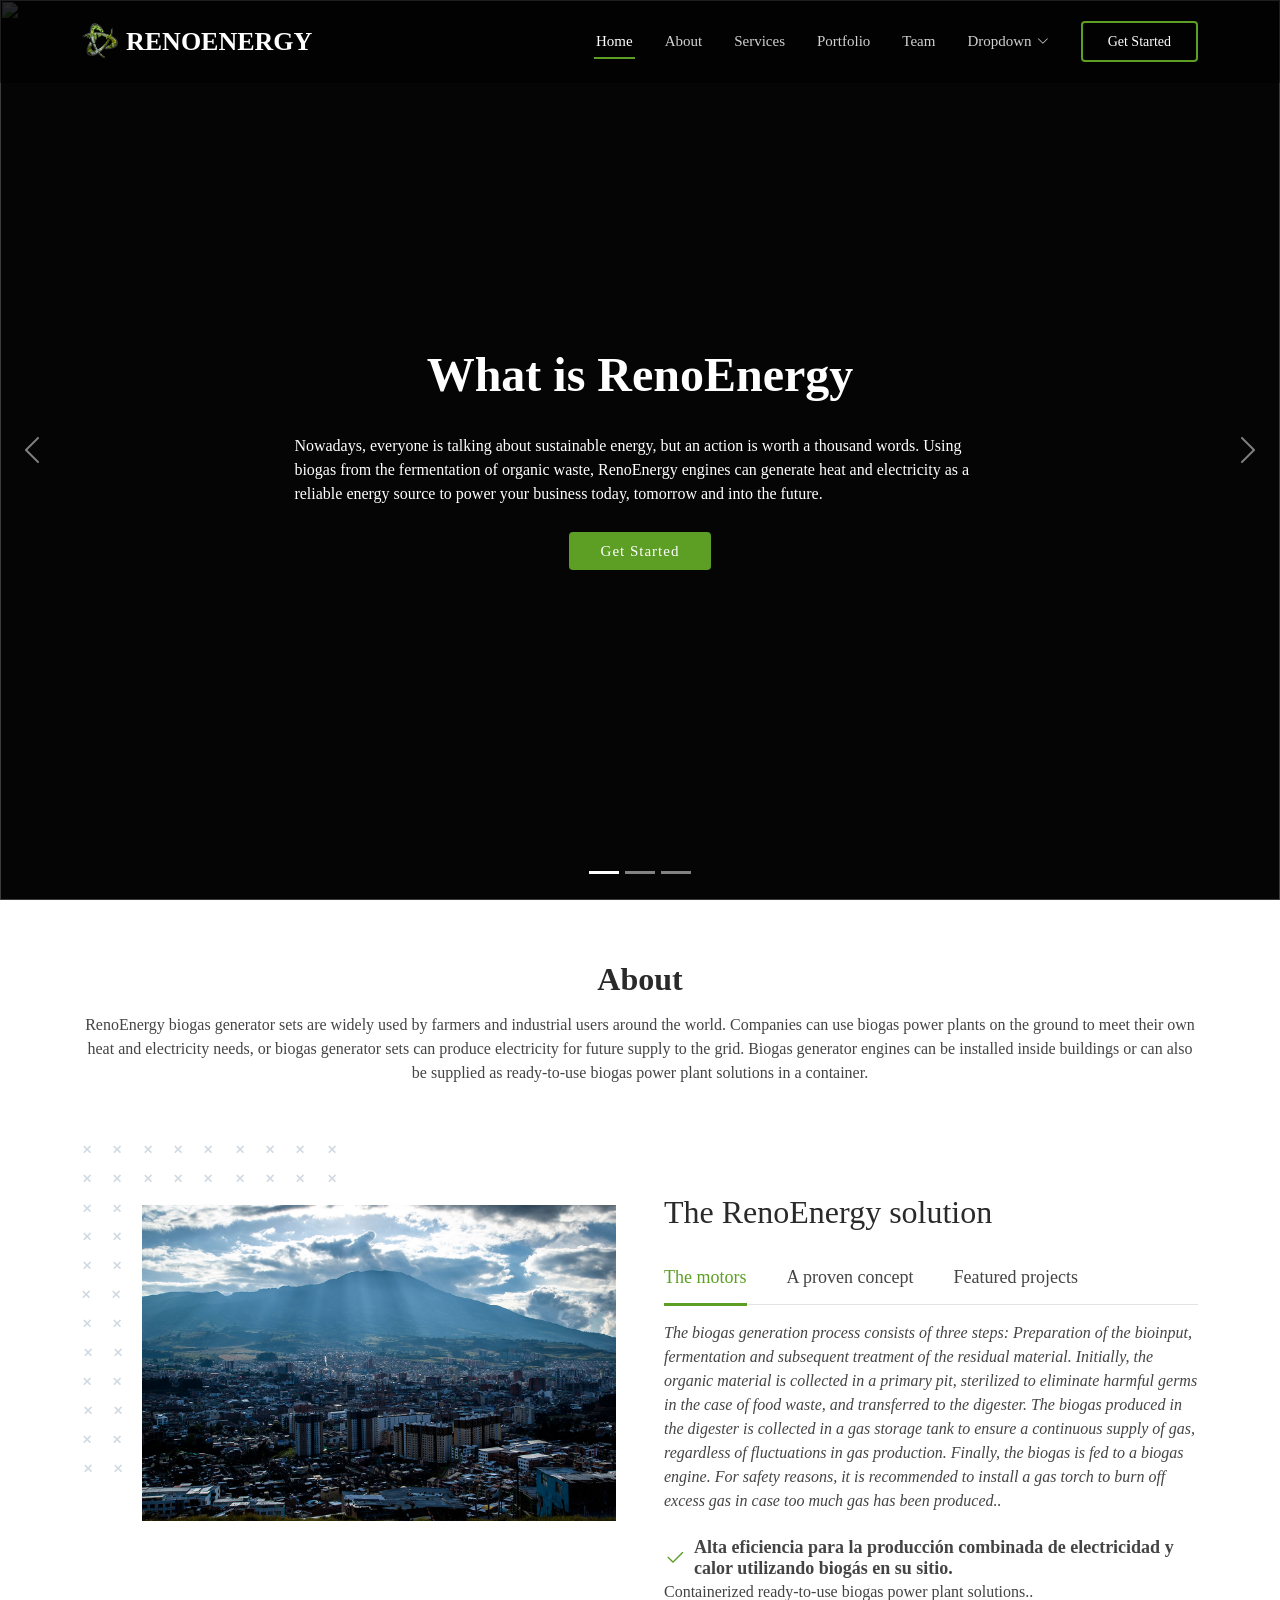
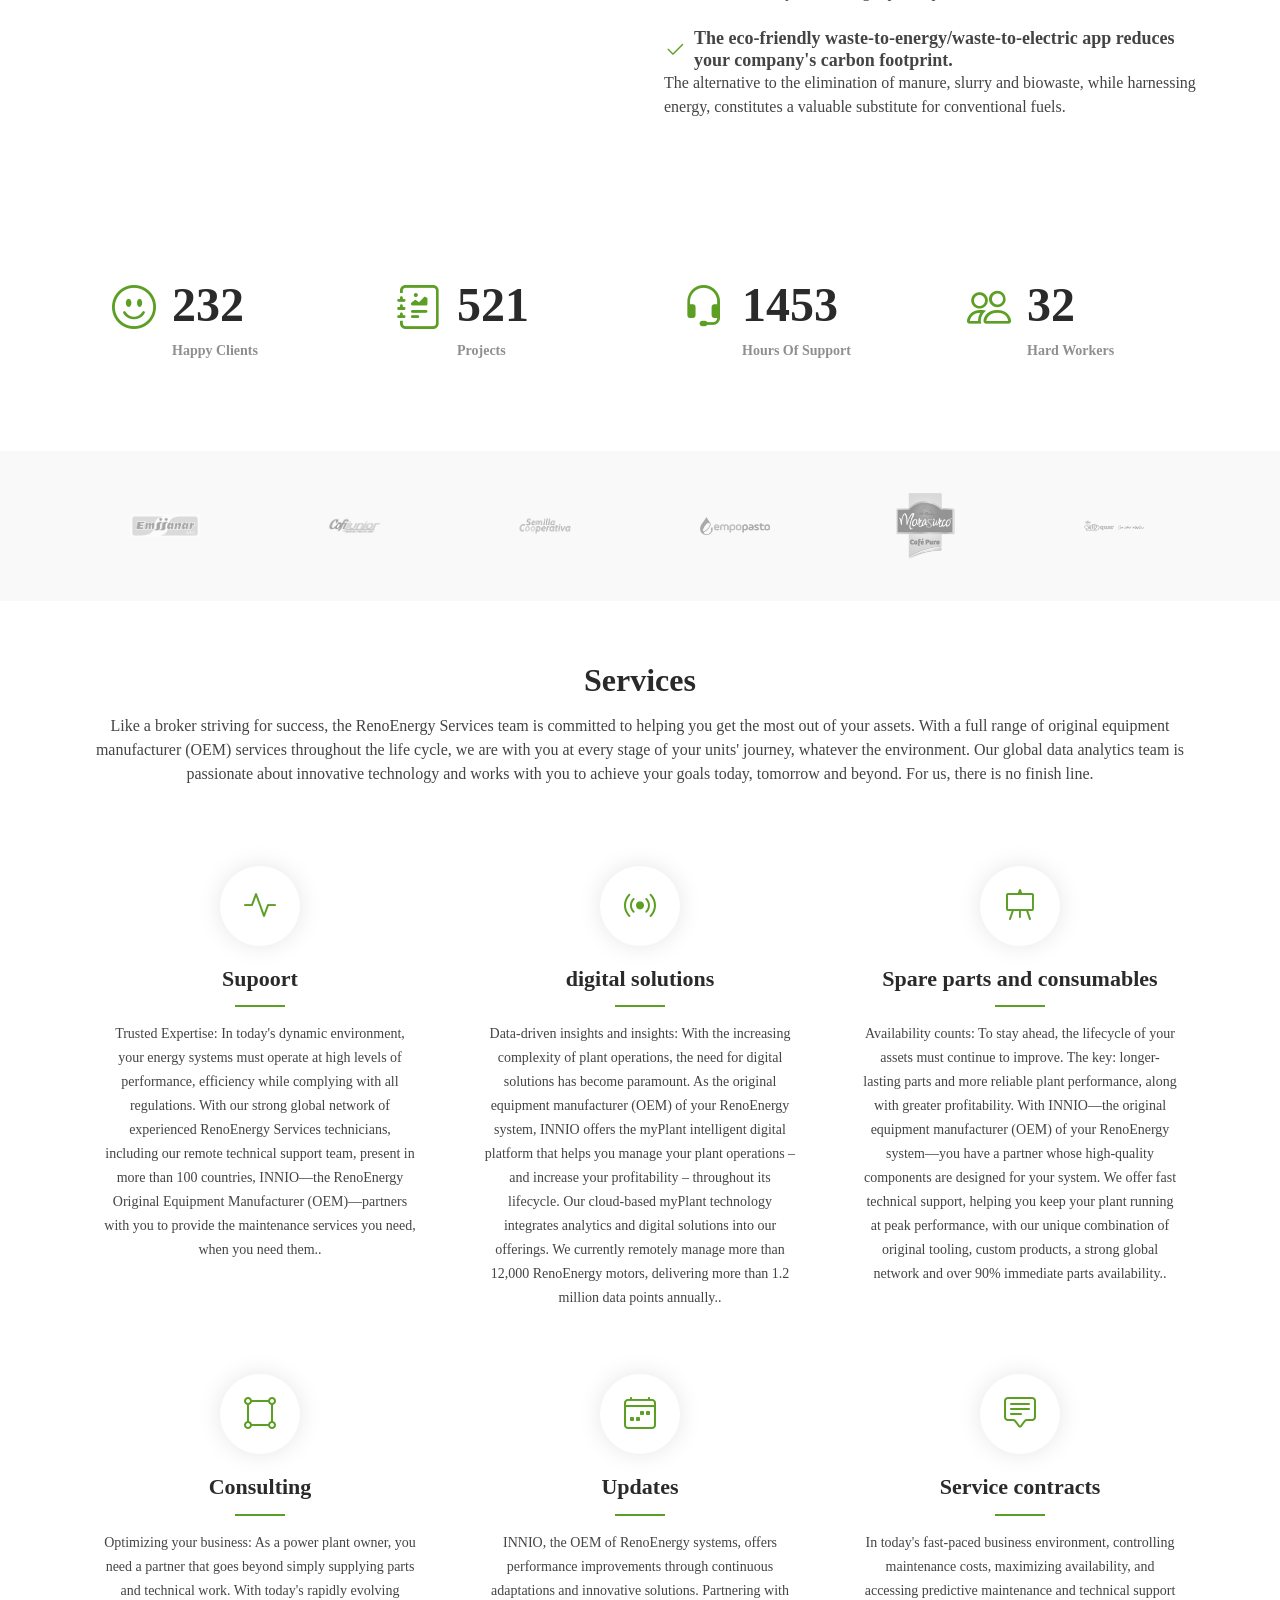
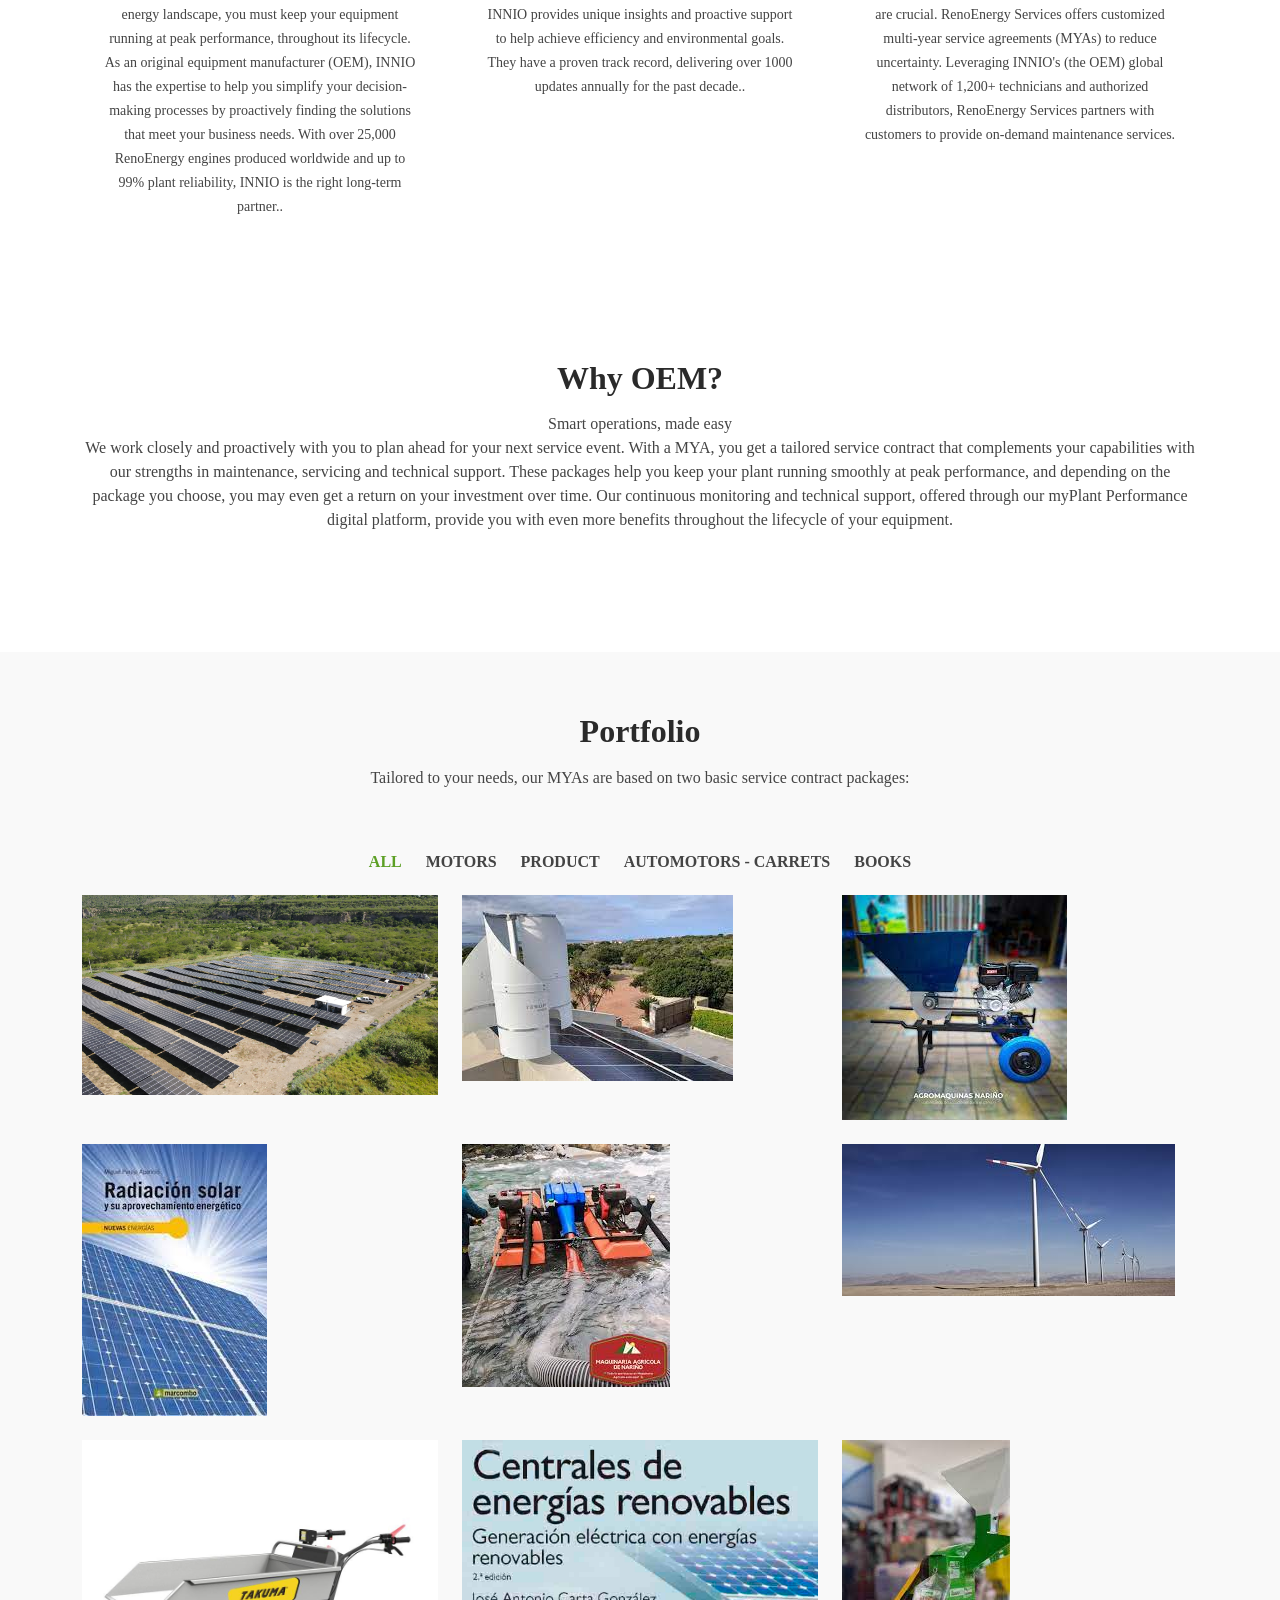
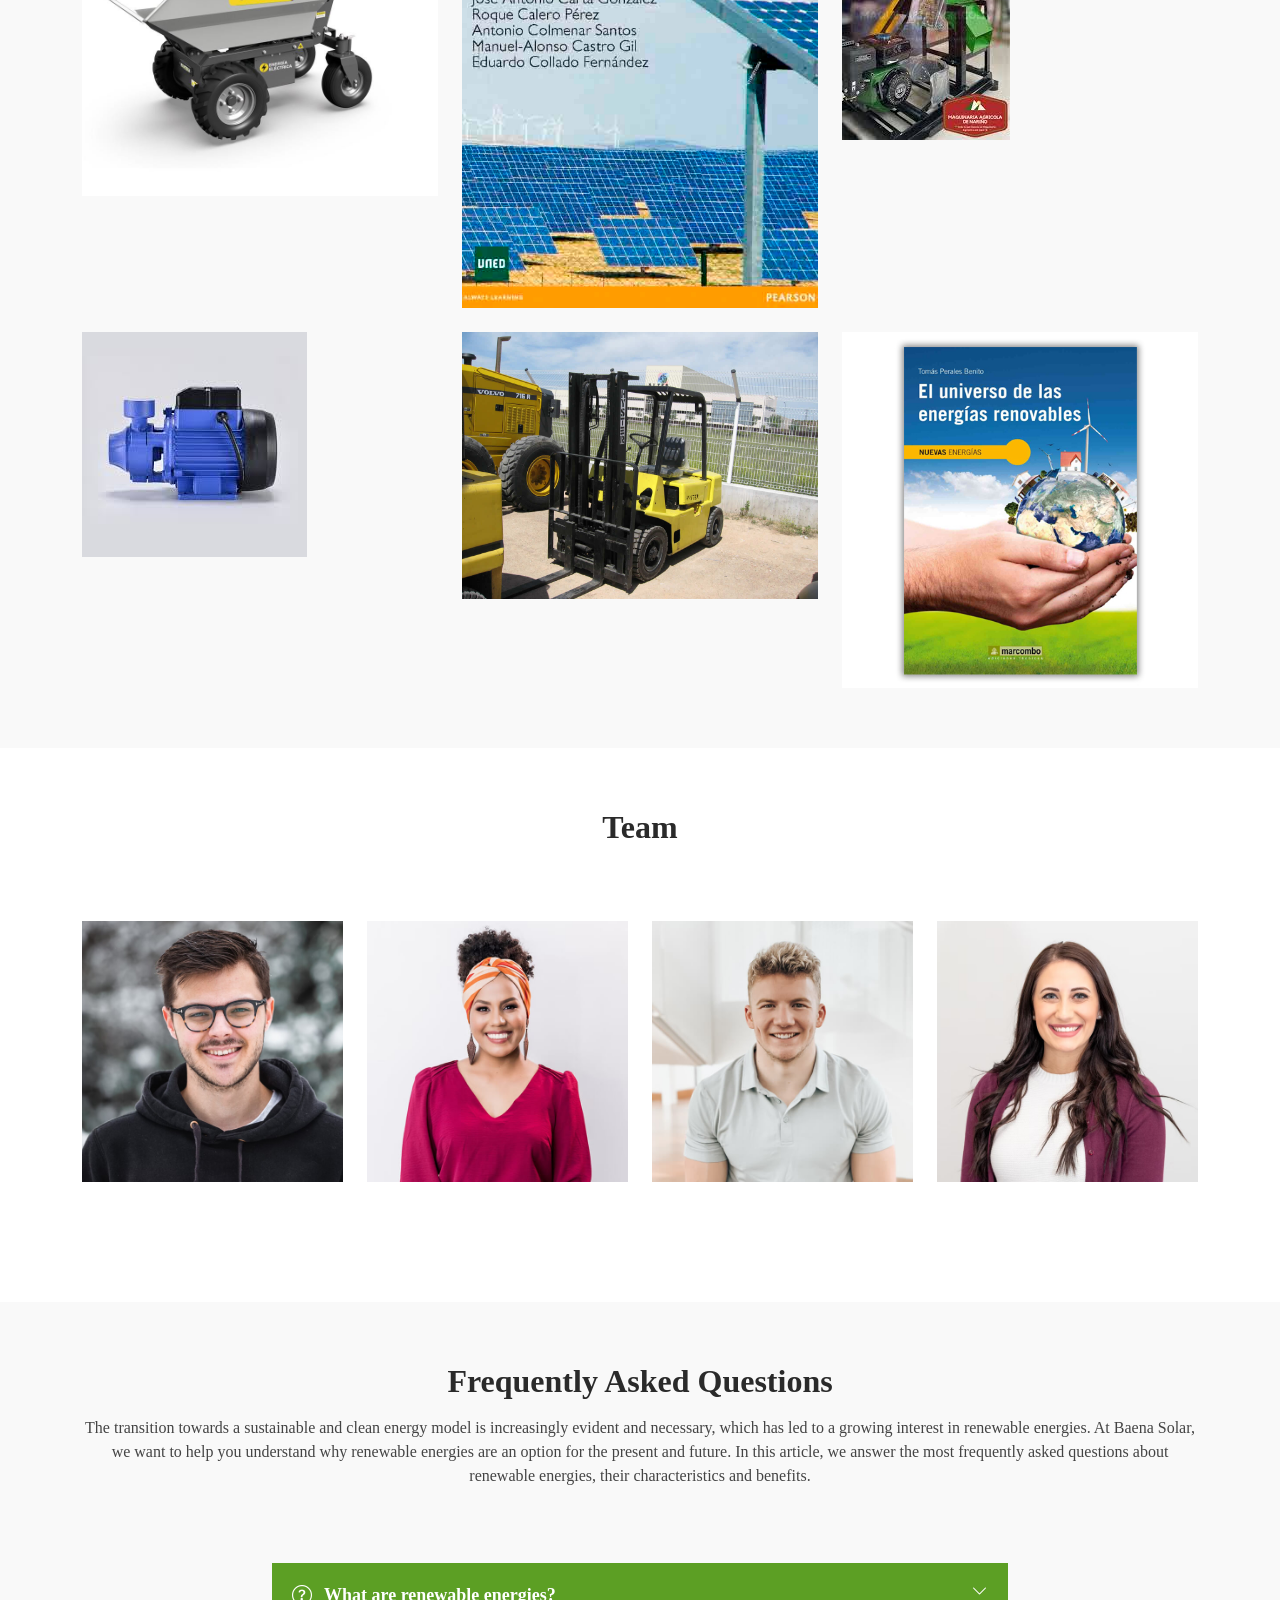
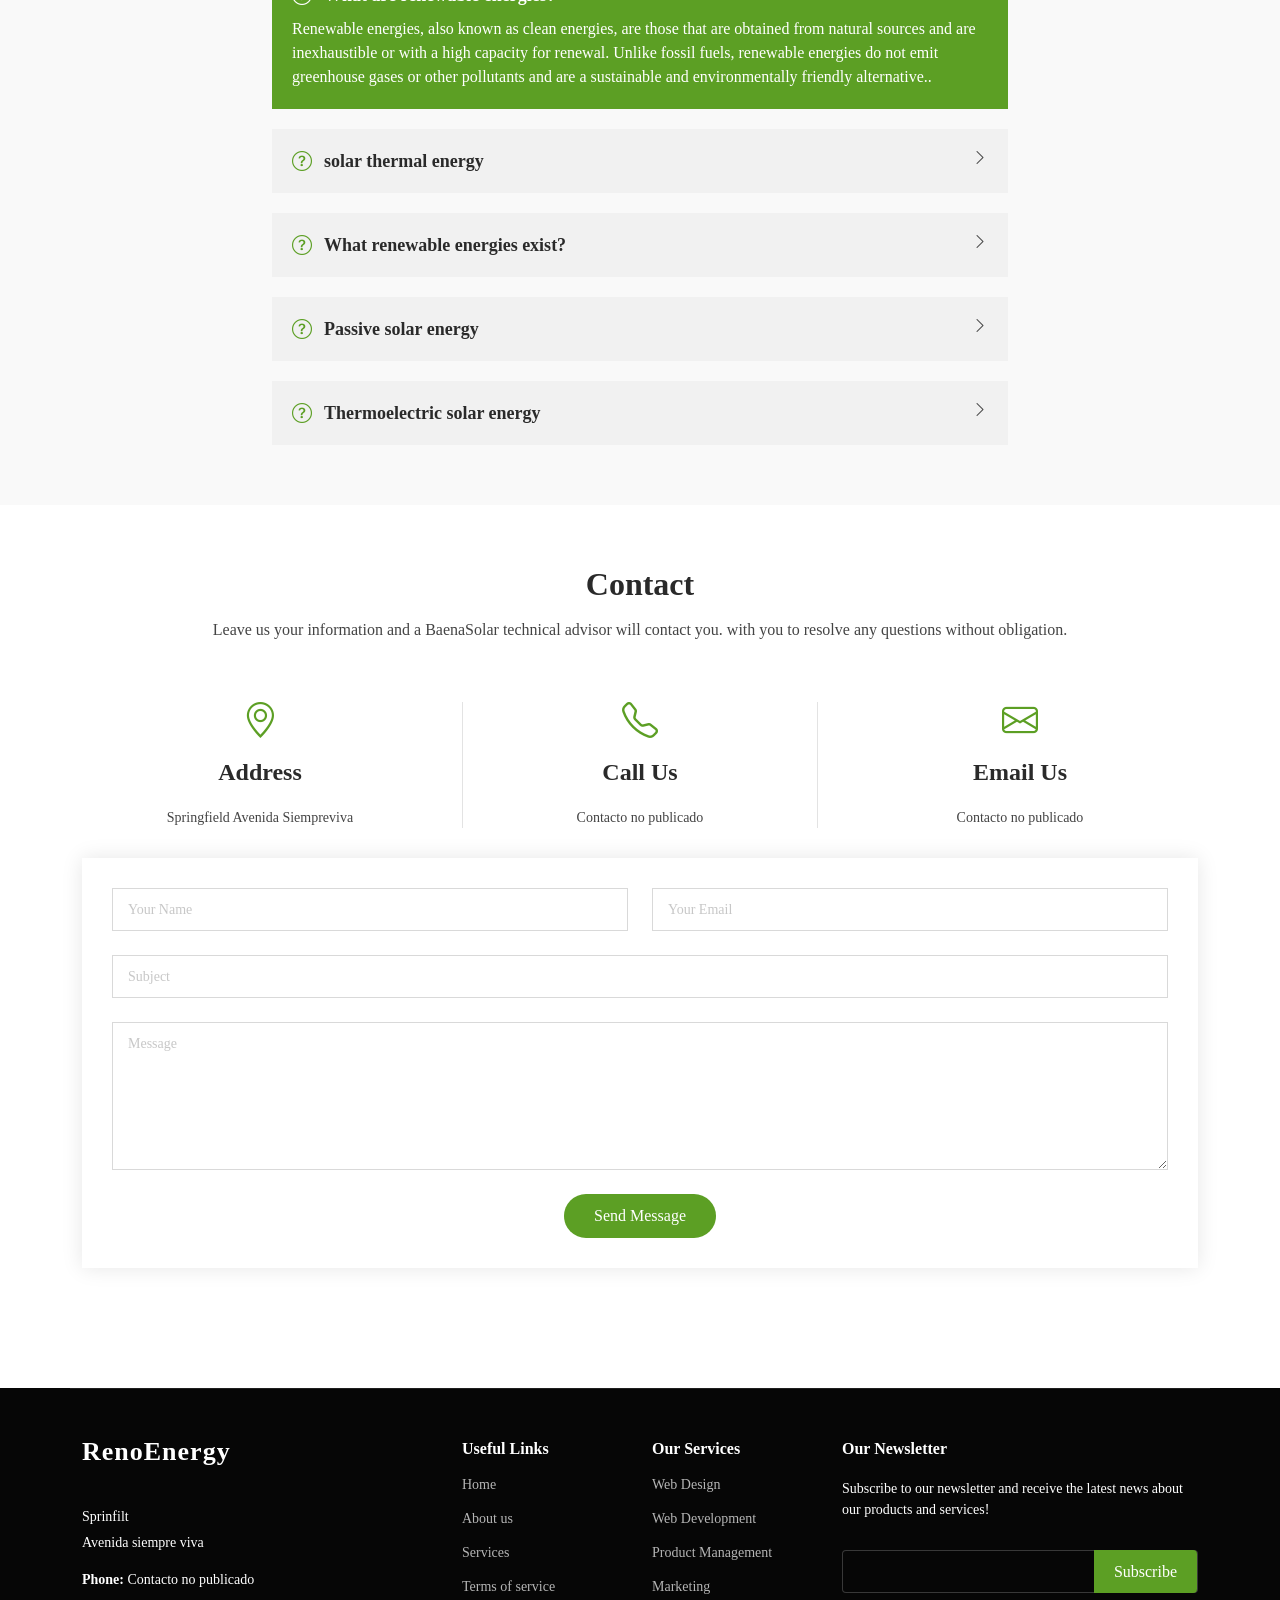
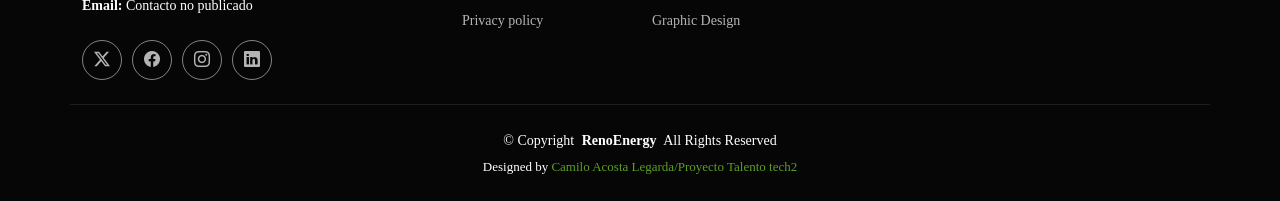
==== sitio/index.html @ 4ec0d7e2 "Organize RenoEnergy final project without personal data" ====
<!DOCTYPE html>
<html lang="en">

<head>
  <meta charset="utf-8">
  <meta content="width=device-width, initial-scale=1.0" name="viewport">
  <title>RenoEnergy</title>
  <meta name="description" content="">
  <meta name="keywords" content="">

  <!-- Favicons -->
  <link href="assets/img/favicon.png" rel="icon">

  <!-- Fonts -->
  <link href="https://fonts.googleapis.com" rel="preconnect">
  <link href="https://fonts.gstatic.com" rel="preconnect" crossorigin>
  <link href="https://fonts.googleapis.com/css2?family=Roboto:ital,wght@0,100;0,300;0,400;0,500;0,700;0,900;1,100;1,300;1,400;1,500;1,700;1,900&family=Merriweather:ital,wght@0,300;0,400;0,700;0,900;1,300;1,400;1,700;1,900&family=Playfair+Display:ital,wght@0,400;0,500;0,600;0,700;0,800;0,900;1,400;1,500;1,600;1,700;1,800;1,900&display=swap" rel="stylesheet">

  <!-- Vendor CSS Files -->
  <link href="assets/vendor/bootstrap/css/bootstrap.min.css" rel="stylesheet">
  <link href="assets/vendor/bootstrap-icons/bootstrap-icons.css" rel="stylesheet">
  <link href="assets/vendor/aos/aos.css" rel="stylesheet">
  <link href="assets/vendor/glightbox/css/glightbox.min.css" rel="stylesheet">
  <link href="assets/vendor/swiper/swiper-bundle.min.css" rel="stylesheet">

  <!-- Main CSS File -->
  <link href="assets/css/main.css" rel="stylesheet">

</head>

<body class="index-page">

  <header id="header" class="header d-flex align-items-center fixed-top">
    <div class="container-fluid container-xl position-relative d-flex align-items-center">

      <a href="index.html" class="logo d-flex align-items-center me-auto">
        <!-- Uncomment the line below if you also wish to use an image logo -->
        <!-- <img src="assets/img/logo.png" alt=""> -->
        <img src="assets/img/logo.png" alt="">
        <h1 class="sitename">RenoEnergy</h1>
        
      </a>

      <nav id="navmenu" class="navmenu">
        <ul>
          <li><a href="#hero" class="active">Home</a></li>
          <li><a href="#about">About</a></li>
          <li><a href="#services">Services</a></li>
          <li><a href="#portfolio">Portfolio</a></li>
          <li><a href="#team">Team</a></li>
          <li class="dropdown"><a href="#"><span>Dropdown</span> <i class="bi bi-chevron-down toggle-dropdown"></i></a>
            <ul>
              
          </li>
          <li><a href="#contact">Contact</a></li>

        </ul>
        <i class="mobile-nav-toggle d-xl-none bi bi-list"></i>
      </nav>

      <a class="btn-getstarted" href="index.html#about">Get Started</a>

    </div>
  </header>

  <main class="main">

    <!-- Hero Section -->
    <section id="hero" class="hero section dark-background">

      <div id="hero-carousel" class="carousel slide carousel-fade" data-bs-ride="carousel" data-bs-interval="5000">

        <div class="carousel-item active">
          <img src="assets/assets/img//maquetacion/RenoEnergy/hero-carousel/hero-carousel-1.jpg" alt="">
          <div class="carousel-container">
            <h2>What is RenoEnergy</h2>
            <p>Nowadays, everyone is talking about sustainable energy, but an action is worth a thousand words. Using biogas from the fermentation of organic waste, RenoEnergy engines can generate heat and electricity as a reliable energy source to power your business today, tomorrow and into the future.</p>
            <a href="#featured-services" class="btn-get-started">Get Started</a>
          </div>
        </div><!-- End Carousel Item -->

        <div class="carousel-item">
          <img src="assets/assets/img//maquetacion/RenoEnergy/hero-carousel/hero-carousel-2.jpg" alt="">
          <div class="carousel-container">
            <h2>Your challenge</h2>
            <p>With the phasing out of coal and nuclear energy, centralized energy producers often replace large plants with several smaller, decentralized wind and photovoltaic plants, which provide heat and electricity where it is needed. But that has a downside: fluctuations in electricity generation occur due to the volatility of renewable energy sources. To avoid blackouts, the missing electricity must be quickly generated from other available sources. That is where biogas, another renewable energy source, comes into play, as a complement to those volatile energy sources that depend on weather conditions.</p>
            <a href="#featured-services" class="btn-get-started">Get Started</a>
          </div>
        </div><!-- End Carousel Item -->

        <div class="carousel-item">
          <img src="assets/assets/img//maquetacion/RenoEnergy/hero-carousel/hero-carousel-3.jpg" alt="">
          <div class="carousel-container">
            <h2>Industry trends</h2>
            <p>Instead of producing waste that generates emissions, organic waste, also called biomass, can be used as a valuable source of energy when converted into biogas. And the use of biogas to power engines as a substitute for fossil fuels is increasing across the energy market. This is because this renewable energy source serves as a complement to other renewable energy sources such as wind and solar, with a big difference. It does not depend on weather conditions.</p>
            <a href="#featured-services" class="btn-get-started">Get Started</a>
          </div>
        </div><!-- End Carousel Item -->

        <a class="carousel-control-prev" href="#hero-carousel" role="button" data-bs-slide="prev">
          <span class="carousel-control-prev-icon bi bi-chevron-left" aria-hidden="true"></span>
        </a>

        <a class="carousel-control-next" href="#hero-carousel" role="button" data-bs-slide="next">
          <span class="carousel-control-next-icon bi bi-chevron-right" aria-hidden="true"></span>
        </a>

        <ol class="carousel-indicators"></ol>

      </div>

    </section><!-- /Hero Section -->

    <!-- About Section -->
    <section id="about" class="about section">

      <!-- Section Title -->
      <div class="container section-title" data-aos="fade-up">
        <h2>About</h2>
        <p>RenoEnergy biogas generator sets are widely used by farmers and industrial users around the world. Companies can use biogas power plants on the ground to meet their own heat and electricity needs, or biogas generator sets can produce electricity for future supply to the grid.

          Biogas generator engines can be installed inside buildings or can also be supplied as ready-to-use biogas power plant solutions in a container.</p>
      </div><!-- End Section Title -->

      <div class="container" data-aos="fade-up">

        <div class="row g-4 g-lg-5" data-aos="fade-up" data-aos-delay="200">

          <div class="col-lg-6">
            <div class="about-img">
              <img src="assets/img/about.jpg" class="img-fluid" alt="">
            </div>
          </div>

          <div class="col-lg-6">
            <h3 class="pt-0 pt-lg-5">The RenoEnergy solution</h3>

            <!-- Tabs -->
            <ul class="nav nav-pills mb-3">
              <li><a class="nav-link active" data-bs-toggle="pill" href="#about-tab1">The motors</a></li>
              <li><a class="nav-link" data-bs-toggle="pill" href="#about-tab2">A proven concept</a></li>
              <li><a class="nav-link" data-bs-toggle="pill" href="#about-tab3">Featured projects</a></li>
            </ul><!-- End Tabs -->

            <!-- Tab Content -->
            <div class="tab-content">

              <div class="tab-pane fade show active" id="about-tab1">

                <p class="fst-italic">The biogas generation process consists of three steps: Preparation of the bioinput, fermentation and subsequent treatment of the residual material. Initially, the organic material is collected in a primary pit, sterilized to eliminate harmful germs in the case of food waste, and transferred to the digester. The biogas produced in the digester is collected in a gas storage tank to ensure a continuous supply of gas, regardless of fluctuations in gas production. Finally, the biogas is fed to a biogas engine. For safety reasons, it is recommended to install a gas torch to burn off excess gas in case too much gas has been produced..</p>

                <div class="d-flex align-items-center mt-4">
                  <i class="bi bi-check2"></i>
                  <h4>Alta eficiencia para la producción combinada de electricidad y calor utilizando biogás en su sitio.</h4>
                </div>
                <p>Containerized ready-to-use biogas power plant solutions..</p>

                <div class="d-flex align-items-center mt-4">
                  <i class="bi bi-check2"></i>
                  <h4>The eco-friendly waste-to-energy/waste-to-electric app reduces your company's carbon footprint.</h4>
                </div>
                <p>The alternative to the elimination of manure, slurry and biowaste, while harnessing energy, constitutes a valuable substitute for conventional fuels.</p>

                
              </div><!-- End Tab 1 Content -->

              <div class="tab-pane fade" id="about-tab2">

                <p class="fst-italic">RenoEnergy has delivered more than 6,000 biogas engines that can generate a total green energy electrical output of approximately 5.5 GW. Our fleet of biogas engines has an annual production potential of 44 TWh of electricity. This amount of energy can supply electricity to about 11.7 million homes in Nariñenses on average annually.</p>

                
                

              </div><!-- End Tab 2 Content -->

              <div class="tab-pane fade" id="about-tab3">

                <p class="fst-italic">PROPULSIÓN DE MOTORES RenoEnergy CON BIOGÁS OBTENIDO A PARTIR DE UN SUBPRODUCTO DEL ACEITE DE PALMA EN NARIÑO La galardonada planta respalda los esfuerzos del país por reducir a cero las emisiones netas</p>

                

            </div>

          </div>

        </div>

      </div>

    </section><!-- /About Section -->

    <!-- Stats Section -->
    <section id="stats" class="stats section">

      <div class="container" data-aos="fade-up" data-aos-delay="100">

        <div class="row gy-4">

          <div class="col-lg-3 col-md-6">
            <div class="stats-item">
              <i class="bi bi-emoji-smile"></i>
              <span data-purecounter-start="0" data-purecounter-end="232" data-purecounter-duration="1" class="purecounter"></span>
              <p><strong>Happy Clients</strong> </p>
            </div>
          </div><!-- End Stats Item -->

          <div class="col-lg-3 col-md-6">
            <div class="stats-item">
              <i class="bi bi-journal-richtext"></i>
              <span data-purecounter-start="0" data-purecounter-end="521" data-purecounter-duration="1" class="purecounter"></span>
              <p><strong>Projects</strong> </p>
            </div>
          </div><!-- End Stats Item -->

          <div class="col-lg-3 col-md-6">
            <div class="stats-item">
              <i class="bi bi-headset"></i>
              <span data-purecounter-start="0" data-purecounter-end="1453" data-purecounter-duration="1" class="purecounter"></span>
              <p><strong>Hours Of Support</strong> </p>
            </div>
          </div><!-- End Stats Item -->

          <div class="col-lg-3 col-md-6">
            <div class="stats-item">
              <i class="bi bi-people"></i>
              <span data-purecounter-start="0" data-purecounter-end="32" data-purecounter-duration="1" class="purecounter"></span>
              <p><strong>Hard Workers</strong> </p>
            </div>
          </div><!-- End Stats Item -->

        </div>

      </div>

    </section><!-- /Stats Section -->

    <!-- Clients Section -->
    <section id="clients" class="clients section light-background">

      <div class="container" data-aos="fade-up">

        <div class="row gy-4">

          <div class="col-xl-2 col-md-3 col-6 client-logo">
            <img src="assets/img/clients/client-1.png" class="img-fluid" alt="">
          </div><!-- End Client Item -->

          <div class="col-xl-2 col-md-3 col-6 client-logo">
            <img src="assets/img/clients/client-2.png" class="img-fluid" alt="">
          </div><!-- End Client Item -->

          <div class="col-xl-2 col-md-3 col-6 client-logo">
            <img src="assets/img/clients/client-3.png" class="img-fluid" alt="">
          </div><!-- End Client Item -->

          <div class="col-xl-2 col-md-3 col-6 client-logo">
            <img src="assets/img/clients/client-4.png" class="img-fluid" alt="">
          </div><!-- End Client Item -->

          <div class="col-xl-2 col-md-3 col-6 client-logo">
            <img src="assets/img/clients/client-5.png" class="img-fluid" alt="">
          </div><!-- End Client Item -->

          <div class="col-xl-2 col-md-3 col-6 client-logo">
            <img src="assets/img/clients/client-6.png" class="img-fluid" alt="">
          </div><!-- End Client Item -->

        </div>

      </div>

    </section><!-- /Clients Section -->

    <!-- Services Section -->
    <section id="services" class="services section">

      <!-- Section Title -->
      <div class="container section-title" data-aos="fade-up">
        <h2>Services</h2>
        <p>Like a broker striving for success, the RenoEnergy Services team is committed to helping you get the most out of your assets. With a full range of original equipment manufacturer (OEM) services throughout the life cycle, we are with you at every stage of your units' journey, whatever the environment. Our global data analytics team is passionate about innovative technology and works with you to achieve your goals today, tomorrow and beyond. For us, there is no finish line.</p>
      </div><!-- End Section Title -->

      <div class="container">

        <div class="row gy-4">

          <div class="col-lg-4 col-md-6" data-aos="fade-up" data-aos-delay="100">
            <div class="service-item  position-relative">
              <div class="icon">
                <i class="bi bi-activity"></i>
              </div>
              <a href="service-details.html" class="stretched-link">
                <h3>Supoort</h3>
              </a>
              <p>Trusted Expertise: In today's dynamic environment, your energy systems must operate at high levels of performance, efficiency while complying with all regulations. With our strong global network of experienced RenoEnergy Services technicians, including our remote technical support team, present in more than 100 countries, INNIO—the RenoEnergy Original Equipment Manufacturer (OEM)—partners with you to provide the maintenance services you need, when you need them..</p>
            </div>
          </div><!-- End Service Item -->

          <div class="col-lg-4 col-md-6" data-aos="fade-up" data-aos-delay="200">
            <div class="service-item position-relative">
              <div class="icon">
                <i class="bi bi-broadcast"></i>
              </div>
              <a href="service-details.html" class="stretched-link">
                <h3>digital solutions</h3>
              </a>
              <p>Data-driven insights and insights: With the increasing complexity of plant operations, the need for digital solutions has become paramount. As the original equipment manufacturer (OEM) of your RenoEnergy system, INNIO offers the myPlant intelligent digital platform that helps you manage your plant operations – and increase your profitability – throughout its lifecycle. Our cloud-based myPlant technology integrates analytics and digital solutions into our offerings. We currently remotely manage more than 12,000 RenoEnergy motors, delivering more than 1.2 million data points annually..</p>
            </div>
          </div><!-- End Service Item -->

          <div class="col-lg-4 col-md-6" data-aos="fade-up" data-aos-delay="300">
            <div class="service-item position-relative">
              <div class="icon">
                <i class="bi bi-easel"></i>
              </div>
              <a href="service-details.html" class="stretched-link">
                <h3>Spare parts and consumables</h3>
              </a>
              <p>Availability counts: To stay ahead, the lifecycle of your assets must continue to improve. The key: longer-lasting parts and more reliable plant performance, along with greater profitability. With INNIO—the original equipment manufacturer (OEM) of your RenoEnergy system—you have a partner whose high-quality components are designed for your system. We offer fast technical support, helping you keep your plant running at peak performance, with our unique combination of original tooling, custom products, a strong global network and over 90% immediate parts availability..</p>
            </div>
          </div><!-- End Service Item -->

          <div class="col-lg-4 col-md-6" data-aos="fade-up" data-aos-delay="400">
            <div class="service-item position-relative">
              <div class="icon">
                <i class="bi bi-bounding-box-circles"></i>
              </div>
              <a href="service-details.html" class="stretched-link">
                <h3>Consulting</h3>
              </a>
              <p>Optimizing your business: As a power plant owner, you need a partner that goes beyond simply supplying parts and technical work. With today's rapidly evolving energy landscape, you must keep your equipment running at peak performance, throughout its lifecycle. As an original equipment manufacturer (OEM), INNIO has the expertise to help you simplify your decision-making processes by proactively finding the solutions that meet your business needs. With over 25,000 RenoEnergy engines produced worldwide and up to 99% plant reliability, INNIO is the right long-term partner..</p>
              <a href="service-details.html" class="stretched-link"></a>
            </div>
          </div><!-- End Service Item -->

          <div class="col-lg-4 col-md-6" data-aos="fade-up" data-aos-delay="500">
            <div class="service-item position-relative">
              <div class="icon">
                <i class="bi bi-calendar4-week"></i>
              </div>
              <a href="service-details.html" class="stretched-link">
                <h3>Updates</h3>
              </a>
              <p>INNIO, the OEM of RenoEnergy systems, offers performance improvements through continuous adaptations and innovative solutions.  Partnering with INNIO provides unique insights and proactive support to help achieve efficiency and environmental goals.  They have a proven track record, delivering over 1000 updates annually for the past decade..</p>
              <a href="service-details.html" class="stretched-link"></a>
            </div>
          </div><!-- End Service Item -->

          <div class="col-lg-4 col-md-6" data-aos="fade-up" data-aos-delay="600">
            <div class="service-item position-relative">
              <div class="icon">
                <i class="bi bi-chat-square-text"></i>
              </div>
              <a href="service-details.html" class="stretched-link">
                <h3>Service contracts</h3>
              </a>
              <p>In today's fast-paced business environment, controlling maintenance costs, maximizing availability, and accessing predictive maintenance and technical support are crucial.  RenoEnergy Services offers customized multi-year service agreements (MYAs) to reduce uncertainty.  Leveraging INNIO's (the OEM) global network of 1,200+ technicians and authorized distributors, RenoEnergy Services partners with customers to provide on-demand maintenance services.</p>
              <a href="service-details.html" class="stretched-link"></a>
            </div>
          </div><!-- End Service Item -->

        </div>

      </div>

    </section><!-- /Services Section -->

     <section id="why-us" class="why-us section">

      <!-- Section Title -->
      <div class="container section-title" data-aos="fade-up">
        <h2>Why OEM?</h2>
        <p>Smart operations, made easy</p>
        <p>We work closely and proactively with you to plan ahead for your next service event. With a MYA, you get a tailored service contract that complements your capabilities with our strengths in maintenance, servicing and technical support. These packages help you keep your plant running smoothly at peak performance, and depending on the package you choose, you may even get a return on your investment over time. Our continuous monitoring and technical support, offered through our myPlant Performance digital platform, provide you with even more benefits throughout the lifecycle of your equipment.</p>
      </div><!-- End Section Title -->

      <div class="container">

        

         
        </div>

      </div>

    </section>

    <!-- Portfolio Section -->
    <section id="Merch" class="portfolio section light-background">

      <!-- Section Title -->
      <div class="container section-title" data-aos="fade-up">
        <h2>Portfolio</h2>
        <p>Tailored to your needs, our MYAs are based on two basic service contract packages:</p>
      </div><!-- End Section Title -->

      <div class="container">

        <di class="isotope-layout" data-default-filter="*" data-layout="masonry" data-sort="original-order">

          <ul class="portfolio-filters isotope-filters" data-aos="fade-up" data-aos-delay="100">
            <li data-filter="*" class="filter-active">All</li>
            <li data-filter=".filter-app">Motors</li>
            <li data-filter=".filter-product">Product</li>
            <li data-filter=".filter-branding">Automotors - Carrets</li>
            <li data-filter=".filter-books">Books</li>
          </ul><!-- End Portfolio Filters -->

          <div class="row gy-4 isotope-container" data-aos="fade-up" data-aos-delay="200">

            <div class="col-lg-4 col-md-6 portfolio-item isotope-item filter-app">
              <img src="assets/img/portfolio/app-1.jpg" class="img-fluid" alt="">
              <div class="portfolio-info">
                <h4>Panel Solar</h4>
                
                <a href="assets/img/portfolio/app-1.jpg" title="Paneles Solares" data-gallery="portfolio-gallery-app" class="glightbox preview-link"><i class="bi bi-zoom-in"></i></a>
                <a href="portfolio-details.html" title="More Details" class="details-link"><i class="bi bi-link-45deg"></i></a>
              </div>
            </div><!-- End Portfolio Item -->

            <div class="col-lg-4 col-md-6 portfolio-item isotope-item filter-product">
              <img src="assets/img/portfolio/product-1.jpg" class="img-fluid" alt="">
              <div class="portfolio-info">
                <h4>Product 1</h4>
                
                <a href="assets/img/portfolio/product-1.jpg" title="Product 1" data-gallery="portfolio-gallery-product" class="glightbox preview-link"><i class="bi bi-zoom-in"></i></a>
                <a href="portfolio-details.html" title="More Details" class="details-link"><i class="bi bi-link-45deg"></i></a>
              </div>
            </div><!-- End Portfolio Item -->

            <div class="col-lg-4 col-md-6 portfolio-item isotope-item filter-branding">
              <img src="assets/img/portfolio/branding-1.jpg" class="img-fluid" alt="">
              <div class="portfolio-info">
                <h4>Branding 1</h4>
               
                <a href="assets/img/portfolio/branding-1.jpg" title="Branding 1" data-gallery="portfolio-gallery-branding" class="glightbox preview-link"><i class="bi bi-zoom-in"></i></a>
                <a href="portfolio-details.html" title="More Details" class="details-link"><i class="bi bi-link-45deg"></i></a>
              </div>
            </div><!-- End Portfolio Item -->

            <div class="col-lg-4 col-md-6 portfolio-item isotope-item filter-books">
              <img src="assets/img/portfolio/books-1.jpg" class="img-fluid" alt="">
              <div class="portfolio-info">
                <h4>Books 1</h4>
                
                <a href="assets/img/portfolio/books-1.jpg" title="Branding 1" data-gallery="portfolio-gallery-book" class="glightbox preview-link"><i class="bi bi-zoom-in"></i></a>
                <a href="portfolio-details.html" title="More Details" class="details-link"><i class="bi bi-link-45deg"></i></a>
              </div>
            </div><!-- End Portfolio Item -->

            <div class="col-lg-4 col-md-6 portfolio-item isotope-item filter-app">
              <img src="assets/img/portfolio/app-2.jpg" class="img-fluid" alt="">
              <div class="portfolio-info">
                <h4>App 2</h4>
                
                <a href="assets/img/portfolio/app-2.jpg" title="App 2" data-gallery="portfolio-gallery-app" class="glightbox preview-link"><i class="bi bi-zoom-in"></i></a>
                <a href="portfolio-details.html" title="More Details" class="details-link"><i class="bi bi-link-45deg"></i></a>
              </div>
            </div><!-- End Portfolio Item -->

            <div class="col-lg-4 col-md-6 portfolio-item isotope-item filter-product">
              <img src="assets/img/portfolio/product-2.jpg" class="img-fluid" alt="">
              <div class="portfolio-info">
                <h4>Product 2</h4>
                
                <a href="assets/img/portfolio/product-2.jpg" title="Product 2" data-gallery="portfolio-gallery-product" class="glightbox preview-link"><i class="bi bi-zoom-in"></i></a>
                <a href="portfolio-details.html" title="More Details" class="details-link"><i class="bi bi-link-45deg"></i></a>
              </div>
            </div><!-- End Portfolio Item -->

            <div class="col-lg-4 col-md-6 portfolio-item isotope-item filter-branding">
              <img src="assets/img/portfolio/branding-2.jpg" class="img-fluid" alt="">
              <div class="portfolio-info">
                <h4>Branding 2</h4>
               
                <a href="assets/img/portfolio/branding-2.jpg" title="Branding 2" data-gallery="portfolio-gallery-branding" class="glightbox preview-link"><i class="bi bi-zoom-in"></i></a>
                <a href="portfolio-details.html" title="More Details" class="details-link"><i class="bi bi-link-45deg"></i></a>
              </div>
            </div><!-- End Portfolio Item -->

            <div class="col-lg-4 col-md-6 portfolio-item isotope-item filter-books">
              <img src="assets/img/portfolio/books-2.jpg" class="img-fluid" alt="">
              <div class="portfolio-info">
                <h4>Books 2</h4>
               
                <a href="assets/img/portfolio/books-2.jpg" title="Branding 2" data-gallery="portfolio-gallery-book" class="glightbox preview-link"><i class="bi bi-zoom-in"></i></a>
                <a href="portfolio-details.html" title="More Details" class="details-link"><i class="bi bi-link-45deg"></i></a>
              </div>
            </div><!-- End Portfolio Item -->

            <div class="col-lg-4 col-md-6 portfolio-item isotope-item filter-app">
              <img src="assets/img/portfolio/app-3.jpg" class="img-fluid" alt="">
              <div class="portfolio-info">
                <h4>App 3</h4>
              
                <a href="assets/img/portfolio/app-3.jpg" title="App 3" data-gallery="portfolio-gallery-app" class="glightbox preview-link"><i class="bi bi-zoom-in"></i></a>
                <a href="portfolio-details.html" title="More Details" class="details-link"><i class="bi bi-link-45deg"></i></a>
              </div>
            </div><!-- End Portfolio Item -->

            <div class="col-lg-4 col-md-6 portfolio-item isotope-item filter-product">
              <img src="assets/img/portfolio/product-3.jpg" class="img-fluid" alt="">
              <div class="portfolio-info">
                <h4>Product 3</h4>
               
                <a href="assets/img/portfolio/product-3.jpg" title="Product 3" data-gallery="portfolio-gallery-product" class="glightbox preview-link"><i class="bi bi-zoom-in"></i></a>
                <a href="portfolio-details.html" title="More Details" class="details-link"><i class="bi bi-link-45deg"></i></a>
              </div>
            </div><!-- End Portfolio Item -->

            <div class="col-lg-4 col-md-6 portfolio-item isotope-item filter-branding">
              <img src="assets/img/portfolio/branding-3.jpg" class="img-fluid" alt="">
              <div class="portfolio-info">
                <h4>Branding 3</h4>
              
                <a href="assets/img/portfolio/branding-3.jpg" title="Branding 2" data-gallery="portfolio-gallery-branding" class="glightbox preview-link"><i class="bi bi-zoom-in"></i></a>
                <a href="portfolio-details.html" title="More Details" class="details-link"><i class="bi bi-link-45deg"></i></a>
              </div>
            </div><!-- End Portfolio Item -->

            <div class="col-lg-4 col-md-6 portfolio-item isotope-item filter-books">
              <img src="assets/img/portfolio/books-3.jpg" class="img-fluid" alt="">
              <div class="portfolio-info">
                <h4>Books 3</h4>
              
                <a href="assets/img/portfolio/books-3.jpg" title="Branding 3" data-gallery="portfolio-gallery-book" class="glightbox preview-link"><i class="bi bi-zoom-in"></i></a>
                <a href="portfolio-details.html" title="More Details" class="details-link"><i class="bi bi-link-45deg"></i></a>
              </div>
            </div><!-- End Portfolio Item -->

          </div><!-- End Portfolio Container -->

        

      </div>

    </section><!-- /Portfolio Section -->

    <!-- Team Section -->
    <section id="team" class="team section">

      <!-- Section Title -->
      <div class="container section-title" data-aos="fade-up">
        <h2>Team</h2>
       
      </div><!-- End Section Title -->

      <div class="container">

        <div class="row gy-4">

          <div class="col-lg-3 col-md-6" data-aos="fade-up" data-aos-delay="100">
            <div class="member">
              <img src="assets/img/team/team-1.jpg" class="img-fluid" alt="">
              <div class="member-info">
                <div class="member-info-content">
                  <h4>Walter White</h4>
                  <span>Chief Executive Officer</span>
                  <div class="social">
                    <a href=""><i class="bi bi-twitter-x"></i></a>
                    <a href=""><i class="bi bi-facebook"></i></a>
                    <a href=""><i class="bi bi-instagram"></i></a>
                    <a href=""><i class="bi bi-linkedin"></i></a>
                  </div>
                </div>
              </div>
            </div>
          </div><!-- End Team Member -->

          <div class="col-lg-3 col-md-6" data-aos="fade-up" data-aos-delay="200">
            <div class="member">
              <img src="assets/img/team/team-2.jpg" class="img-fluid" alt="">
              <div class="member-info">
                <div class="member-info-content">
                  <h4>Sarah Jhonson</h4>
                  <span>Product Manager</span>
                  <div class="social">
                    <a href=""><i class="bi bi-twitter-x"></i></a>
                    <a href=""><i class="bi bi-facebook"></i></a>
                    <a href=""><i class="bi bi-instagram"></i></a>
                    <a href=""><i class="bi bi-linkedin"></i></a>
                  </div>
                </div>
              </div>
            </div>
          </div><!-- End Team Member -->

          <div class="col-lg-3 col-md-6" data-aos="fade-up" data-aos-delay="300">
            <div class="member">
              <img src="assets/img/team/team-3.jpg" class="img-fluid" alt="">
              <div class="member-info">
                <div class="member-info-content">
                  <h4>William Anderson</h4>
                  <span>CTO</span>
                  <div class="social">
                    <a href=""><i class="bi bi-twitter-x"></i></a>
                    <a href=""><i class="bi bi-facebook"></i></a>
                    <a href=""><i class="bi bi-instagram"></i></a>
                    <a href=""><i class="bi bi-linkedin"></i></a>
                  </div>
                </div>
              </div>
            </div>
          </div><!-- End Team Member -->

          <div class="col-lg-3 col-md-6" data-aos="fade-up" data-aos-delay="400">
            <div class="member">
              <img src="assets/img/team/team-4.jpg" class="img-fluid" alt="">
              <div class="member-info">
                <div class="member-info-content">
                  <h4>Amanda Jepson</h4>
                  <span>Accountant</span>
                  <div class="social">
                    <a href=""><i class="bi bi-twitter-x"></i></a>
                    <a href=""><i class="bi bi-facebook"></i></a>
                    <a href=""><i class="bi bi-instagram"></i></a>
                    <a href=""><i class="bi bi-linkedin"></i></a>
                  </div>
                </div>
              </div>
            </div>
          </div><!-- End Team Member -->

        </div>

      </div>

    </section><!-- /Team Section -->

    <!-- Pricing Section -->
    <section id="pricing" class="pricing section">

      <!-- Section Title -->
      
      <div class="container">

        
      </div>

 
    <!-- Faq Section -->
    <section id="faq" class="faq section light-background">

      <!-- Section Title -->
      <div class="container section-title" data-aos="fade-up">
        <h2>Frequently Asked Questions</h2>
        <p>The transition towards a sustainable and clean energy model is increasingly evident and necessary, which has led to a growing interest in renewable energies.

          At Baena Solar, we want to help you understand why renewable energies are an option for the present and future. In this article, we answer the most frequently asked questions about renewable energies, their characteristics and benefits.</p>
      </div><!-- End Section Title -->

      <div class="container">

        <div class="row justify-content-center">

          <div class="col-lg-8">

            <div class="faq-container">

              <div class="faq-item faq-active" data-aos="fade-up" data-aos-delay="200">
                <i class="faq-icon bi bi-question-circle"></i>
                <h3>What are renewable energies?</h3>
                <div class="faq-content">
                  <p>Renewable energies, also known as clean energies, are those that are obtained from natural sources and are inexhaustible or with a high capacity for renewal.

                    Unlike fossil fuels, renewable energies do not emit greenhouse gases or other pollutants and are a sustainable and environmentally friendly alternative..</p>
                </div>
                <i class="faq-toggle bi bi-chevron-right"></i>
              </div><!-- End Faq item-->

              <div class="faq-item" data-aos="fade-up" data-aos-delay="300">
                <i class="faq-icon bi bi-question-circle"></i>
                <h3>solar thermal energy</h3>
                <div class="faq-content">
                  <p>Solar thermal energy uses solar radiation to generate heat. To obtain this energy, thermal solar panels are used, which capture solar radiation and convert it into heat.

                    This heat can be used to heat different fluids, such as air or water. Solar thermal energy is mainly used for heating and producing hot water in homes and buildings..</p>
                </div>
                <i class="faq-toggle bi bi-chevron-right"></i>
              </div><!-- End Faq item-->

              <div class="faq-item" data-aos="fade-up" data-aos-delay="400">
                <i class="faq-icon bi bi-question-circle"></i>
                <h3>What renewable energies exist?</h3>
                <div class="faq-content">
                  <p>Renewable energies, as their name suggests, are infinite, that is, almost inexhaustible and exist in many types: wind, solar, thermal... The most used are the following.</p>
                </div>
                <i class="faq-toggle bi bi-chevron-right"></i>
              </div><!-- End Faq item-->

              <div class="faq-item" data-aos="fade-up" data-aos-delay="500">
                <i class="faq-icon bi bi-question-circle"></i>
                <h3>Passive solar energy</h3>
                <div class="faq-content">
                  <p>Passive solar energy uses the sun's heat without the need for any mechanism. This means that it does not require the use of solar panels to take advantage.

                    It is an architectural design that makes the most of sunlight and thermal energy from the sun to maintain a comfortable temperature inside, without the need for heating or air conditioning systems.
                    
                    Techniques used to construct passive solar buildings include using south-facing windows, using building materials with thermal properties, or using thermal masses to store solar energy..</p>
                </div>
                <i class="faq-toggle bi bi-chevron-right"></i>
              </div><!-- End Faq item-->

              <div class="faq-item" data-aos="fade-up" data-aos-delay="600">
                <i class="faq-icon bi bi-question-circle"></i>
                <h3>Thermoelectric solar energy</h3>
                <div class="faq-content">
                  <p>Solar thermoelectric energy produces electricity through the use of solar concentrators that generate electricity through the production of water vapor.

                    These systems use mirrors and lenses to concentrate solar radiation on a focal point, where a pipe containing water is located. Concentrated solar energy causes water to heat and generate steam, which drives a turbine to generate electricity.</p>
                </div>
                <i class="faq-toggle bi bi-chevron-right"></i>
              </div><!-- End Faq item-->

            </div>

          </div>

        </div>

      </div>

    </section><!-- /Faq Section -->

    <!-- Contact Section -->
    <section id="contact" class="contact section">

      <!-- Section Title -->
      <div class="container section-title" data-aos="fade-up">
        <h2>Contact</h2>
        <p>Leave us your information and a BaenaSolar technical advisor will contact you.
          with you to resolve any questions without obligation.</p>
      </div><!-- End Section Title -->

      <div class="container" data-aos="fade-up" data-aos-delay="100">

        <div class="row gy-4" data-aos="fade-up" data-aos-delay="200">

          <div class="col-lg-4">
            <div class="info-item d-flex flex-column justify-content-center align-items-center">
              <i class="bi bi-geo-alt"></i>
              <h3>Address</h3>
              <p>Springfield Avenida Siempreviva</p>
            </div>
          </div><!-- End Info Item -->

          <div class="col-lg-4">
            <div class="info-item d-flex flex-column justify-content-center align-items-center info-item-borders">
              <i class="bi bi-telephone"></i>
              <h3>Call Us</h3>
              <p>Contacto no publicado</p>
            </div>
          </div><!-- End Info Item -->

          <div class="col-lg-4">
            <div class="info-item d-flex flex-column justify-content-center align-items-center">
              <i class="bi bi-envelope"></i>
              <h3>Email Us</h3>
              <p>Contacto no publicado</p>
            </div>
          </div><!-- End Info Item -->

        </div>

        <form action="forms/contact.php" method="post" class="php-email-form" data-aos="fade-up" data-aos-delay="300">
          <div class="row gy-4">

            <div class="col-md-6">
              <input type="text" name="name" class="form-control" placeholder="Your Name" required="">
            </div>

            <div class="col-md-6 ">
              <input type="email" class="form-control" name="email" placeholder="Your Email" required="">
            </div>

            <div class="col-md-12">
              <input type="text" class="form-control" name="subject" placeholder="Subject" required="">
            </div>

            <div class="col-md-12">
              <textarea class="form-control" name="message" rows="6" placeholder="Message" required=""></textarea>
            </div>

            <div class="col-md-12 text-center">
              <div class="loading">Loading</div>
              <div class="error-message"></div>
              <div class="sent-message">Your message has been sent. Thank you!</div>

              <button type="submit">Send Message</button>
            </div>

          </div>
        </form><!-- End Contact Form -->

      </div>

    </section><!-- /Contact Section -->

  </main>

  <footer id="footer" class="footer dark-background">

    <div class="container footer-top">
      <div class="row gy-4">
        <div class="col-lg-4 col-md-6 footer-about">
          <a href="index.html" class="logo d-flex align-items-center">
            <span class="sitename">RenoEnergy</span>
          </a>
          <div class="footer-contact pt-3">
            <p>Sprinfilt</p>
            <p>Avenida siempre viva</p>
            <p class="mt-3"><strong>Phone:</strong> <span>Contacto no publicado </span></p>
            <p><strong>Email:</strong> <span>Contacto no publicado</span></p>
          </div>
          <div class="social-links d-flex mt-4">
            <a href=""><i class="bi bi-twitter-x"></i></a>
            <a href=""><i class="bi bi-facebook"></i></a>
            <a href=""><i class="bi bi-instagram"></i></a>
            <a href=""><i class="bi bi-linkedin"></i></a>
          </div>
        </div>

        <div class="col-lg-2 col-md-3 footer-links">
          <h4>Useful Links</h4>
          <ul>
            <li><a href="#">Home</a></li>
            <li><a href="#">About us</a></li>
            <li><a href="#">Services</a></li>
            <li><a href="#">Terms of service</a></li>
            <li><a href="#">Privacy policy</a></li>
          </ul>
        </div>

        <div class="col-lg-2 col-md-3 footer-links">
          <h4>Our Services</h4>
          <ul>
            <li><a href="#">Web Design</a></li>
            <li><a href="#">Web Development</a></li>
            <li><a href="#">Product Management</a></li>
            <li><a href="#">Marketing</a></li>
            <li><a href="#">Graphic Design</a></li>
          </ul>
        </div>

        <div class="col-lg-4 col-md-12 footer-newsletter">
          <h4>Our Newsletter</h4>
          <p>Subscribe to our newsletter and receive the latest news about our products and services!</p>
          <form action="forms/newsletter.php" method="post" class="php-email-form">
            <div class="newsletter-form"><input type="email" name="email"><input type="submit" value="Subscribe"></div>
            <div class="loading">Loading</div>
            <div class="error-message"></div>
            <div class="sent-message">Your subscription request has been sent. Thank you!</div>
          </form>
        </div>

      </div>
    </div>

    <div class="container copyright text-center mt-4">
      <p>© <span>Copyright</span> <strong class="px-1 sitename">RenoEnergy</strong> <span>All Rights Reserved</span></p>
      <div class="credits">
                Designed by <a href="https://github.com/CamiloAcosta20">Camilo Acosta Legarda/Proyecto Talento tech2</a>
      </div>
    </div>

  </footer>

  <!-- Scroll Top -->
  <a href="#" id="scroll-top" class="scroll-top d-flex align-items-center justify-content-center"><i class="bi bi-arrow-up-short"></i></a>

  <!-- Preloader -->
  <div id="preloader"></div>

  <!-- Vendor JS Files -->
  <script src="assets/vendor/bootstrap/js/bootstrap.bundle.min.js"></script>
  <script src="assets/vendor/php-email-form/validate.js"></script>
  <script src="assets/vendor/aos/aos.js"></script>
  <script src="assets/vendor/purecounter/purecounter_vanilla.js"></script>
  <script src="assets/vendor/glightbox/js/glightbox.min.js"></script>
  <script src="assets/vendor/imagesloaded/imagesloaded.pkgd.min.js"></script>
  <script src="assets/vendor/isotope-layout/isotope.pkgd.min.js"></script>
  <script src="assets/vendor/swiper/swiper-bundle.min.js"></script>

  <!-- Main JS File -->
  <script src="assets/js/main.js"></script>

</body>

</html>
---- sitio/assets/css/main.css ----
/**

:root {
  --default-font: "Roboto",  system-ui, -apple-system, "Segoe UI", Roboto, "Helvetica Neue", Arial, "Noto Sans", "Liberation Sans", sans-serif, "Apple Color Emoji", "Segoe UI Emoji", "Segoe UI Symbol", "Noto Color Emoji";
  --heading-font: "Playfair Display",  sans-serif;
  --nav-font: "Merriweather",  sans-serif;
}

/* Global Colors - The following color variables are used throughout the website. Updating them here will change the color scheme of the entire website */
:root { 
  --background-color: #ffffff; /* Background color for the entire website, including individual sections */
  --default-color: #444444; /* Default color used for the majority of the text content across the entire website */
  --heading-color: #2a2a2a; /* Color for headings, subheadings and title throughout the website */
  --accent-color: #5c9f24; /* Accent color that represents your brand on the website. It's used for buttons, links, and other elements that need to stand out */
  --surface-color: #ffffff; /* The surface color is used as a background of boxed elements within sections, such as cards, icon boxes, or other elements that require a visual separation from the global background. */
  --contrast-color: #ffffff; /* Contrast color for text, ensuring readability against backgrounds of accent, heading, or default colors. */
}

/* Nav Menu Colors - The following color variables are used specifically for the navigation menu. They are separate from the global colors to allow for more customization options */
:root {
  --nav-color: #d1d1d1;  /* The default color of the main navmenu links */
  --nav-hover-color: #ffffff; /* Applied to main navmenu links when they are hovered over or active */
  --nav-mobile-background-color: #ffffff; /* Used as the background color for mobile navigation menu */
  --nav-dropdown-background-color: #ffffff; /* Used as the background color for dropdown items that appear when hovering over primary navigation items */
  --nav-dropdown-color: #444444; /* Used for navigation links of the dropdown items in the navigation menu. */
  --nav-dropdown-hover-color: #5c9f24; /* Similar to --nav-hover-color, this color is applied to dropdown navigation links when they are hovered over. */
}

/* Color Presets - These classes override global colors when applied to any section or element, providing reuse of the sam color scheme. */

.light-background {
  --background-color: #f9f9f9;
  --surface-color: #ffffff;
}

.dark-background {
  --background-color: #060606;
  --default-color: #ffffff;
  --heading-color: #ffffff;
  --surface-color: #252525;
  --contrast-color: #ffffff;
}

/* Smooth scroll */
:root {
  scroll-behavior: smooth;
}

/*--------------------------------------------------------------
# General Styling & Shared Classes
--------------------------------------------------------------*/
body {
  color: var(--default-color);
  background-color: var(--background-color);
  font-family: var(--default-font);
}

a {
  color: var(--accent-color);
  text-decoration: none;
  transition: 0.3s;
}

a:hover {
  color: color-mix(in srgb, var(--accent-color), transparent 25%);
  text-decoration: none;
}

h1,
h2,
h3,
h4,
h5,
h6 {
  color: var(--heading-color);
  font-family: var(--heading-font);
}

/* PHP Email Form Messages
------------------------------*/
.php-email-form .error-message {
  display: none;
  background: #df1529;
  color: #ffffff;
  text-align: left;
  padding: 15px;
  margin-bottom: 24px;
  font-weight: 600;
}

.php-email-form .sent-message {
  display: none;
  color: #ffffff;
  background: #059652;
  text-align: center;
  padding: 15px;
  margin-bottom: 24px;
  font-weight: 600;
}

.php-email-form .loading {
  display: none;
  background: var(--surface-color);
  text-align: center;
  padding: 15px;
  margin-bottom: 24px;
}

.php-email-form .loading:before {
  content: "";
  display: inline-block;
  border-radius: 50%;
  width: 24px;
  height: 24px;
  margin: 0 10px -6px 0;
  border: 3px solid var(--accent-color);
  border-top-color: var(--surface-color);
  animation: php-email-form-loading 1s linear infinite;
}

@keyframes php-email-form-loading {
  0% {
    transform: rotate(0deg);
  }

  100% {
    transform: rotate(360deg);
  }
}

/*--------------------------------------------------------------
# Global Header
--------------------------------------------------------------*/
.header {
  --background-color: rgba(0, 0, 0, 0.5);
  --default-color: #ffffff;
  --heading-color: #ffffff;
  color: var(--default-color);
  background-color: var(--background-color);
  padding: 15px 0;
  transition: all 0.5s;
  z-index: 997;
}

.header .logo {
  line-height: 1;
}

.header .logo img {
  max-height: 36px;
  margin-right: 8px;
}

.header .logo h1 {
  font-size: 26px;
  margin: 0;
  font-weight: 700;
  color: var(--heading-color);
  text-transform: uppercase;
}

.header .btn-getstarted,
.header .btn-getstarted:focus {
  color: var(--contrast-color);
  font-size: 14px;
  padding: 8px 25px;
  margin: 0 0 0 30px;
  border-radius: 4px;
  transition: 0.3s;
  border: 2px solid var(--accent-color);
}

.header .btn-getstarted:hover,
.header .btn-getstarted:focus:hover {
  color: var(--contrast-color);
  background: color-mix(in srgb, var(--accent-color), transparent 15%);
}

@media (max-width: 1200px) {
  .header .logo {
    order: 1;
  }

  .header .btn-getstarted {
    order: 2;
    margin: 0 15px 0 0;
    padding: 6px 15px;
  }

  .header .navmenu {
    order: 3;
  }
}

.scrolled .header {
  box-shadow: 0px 0 18px rgba(0, 0, 0, 0.1);
}

/* Global Header on Scroll
------------------------------*/
.scrolled .header {
  --background-color: #000000;
}

/*--------------------------------------------------------------
# Navigation Menu
--------------------------------------------------------------*/
/* Desktop Navigation */
@media (min-width: 1200px) {
  .navmenu {
    padding: 0;
  }

  .navmenu ul {
    margin: 0;
    padding: 0;
    display: flex;
    list-style: none;
    align-items: center;
  }

  .navmenu li {
    position: relative;
  }

  .navmenu>ul>li {
    white-space: nowrap;
    padding: 15px 14px;
  }

  .navmenu>ul>li:last-child {
    padding-right: 0;
  }

  .navmenu a,
  .navmenu a:focus {
    color: var(--nav-color);
    font-size: 15px;
    padding: 0 2px;
    font-family: var(--nav-font);
    font-weight: 400;
    display: flex;
    align-items: center;
    justify-content: space-between;
    white-space: nowrap;
    transition: 0.3s;
    position: relative;
  }

  .navmenu a i,
  .navmenu a:focus i {
    font-size: 12px;
    line-height: 0;
    margin-left: 5px;
    transition: 0.3s;
  }

  .navmenu>ul>li>a:before {
    content: "";
    position: absolute;
    height: 2px;
    bottom: -6px;
    left: 0;
    background-color: var(--accent-color);
    visibility: hidden;
    width: 0px;
    transition: all 0.3s ease-in-out 0s;
  }

  .navmenu a:hover:before,
  .navmenu li:hover>a:before,
  .navmenu .active:before {
    visibility: visible;
    width: 100%;
  }

  .navmenu li:hover>a,
  .navmenu .active,
  .navmenu .active:focus {
    color: var(--nav-hover-color);
  }

  .navmenu .dropdown ul {
    margin: 0;
    padding: 10px 0;
    background: var(--nav-dropdown-background-color);
    display: block;
    position: absolute;
    visibility: hidden;
    left: 14px;
    top: 130%;
    opacity: 0;
    transition: 0.3s;
    border-radius: 4px;
    z-index: 99;
    box-shadow: 0px 0px 30px rgba(0, 0, 0, 0.1);
  }

  .navmenu .dropdown ul li {
    min-width: 200px;
  }

  .navmenu .dropdown ul a {
    padding: 10px 20px;
    font-size: 15px;
    text-transform: none;
    color: var(--nav-dropdown-color);
  }

  .navmenu .dropdown ul a i {
    font-size: 12px;
  }

  .navmenu .dropdown ul a:hover,
  .navmenu .dropdown ul .active:hover,
  .navmenu .dropdown ul li:hover>a {
    color: var(--nav-dropdown-hover-color);
  }

  .navmenu .dropdown:hover>ul {
    opacity: 1;
    top: 100%;
    visibility: visible;
  }

  .navmenu .dropdown .dropdown ul {
    top: 0;
    left: -90%;
    visibility: hidden;
  }

  .navmenu .dropdown .dropdown:hover>ul {
    opacity: 1;
    top: 0;
    left: -100%;
    visibility: visible;
  }
}

/* Mobile Navigation */
@media (max-width: 1199px) {
  .mobile-nav-toggle {
    color: var(--nav-color);
    font-size: 28px;
    line-height: 0;
    margin-right: 10px;
    cursor: pointer;
    transition: color 0.3s;
  }

  .navmenu {
    padding: 0;
    z-index: 9997;
  }

  .navmenu ul {
    display: none;
    list-style: none;
    position: absolute;
    inset: 60px 20px 20px 20px;
    padding: 10px 0;
    margin: 0;
    border-radius: 6px;
    background-color: var(--nav-mobile-background-color);
    border: 1px solid color-mix(in srgb, var(--default-color), transparent 90%);
    box-shadow: none;
    overflow-y: auto;
    transition: 0.3s;
    z-index: 9998;
  }

  .navmenu a,
  .navmenu a:focus {
    color: var(--nav-dropdown-color);
    padding: 10px 20px;
    font-family: var(--nav-font);
    font-size: 17px;
    font-weight: 500;
    display: flex;
    align-items: center;
    justify-content: space-between;
    white-space: nowrap;
    transition: 0.3s;
  }

  .navmenu a i,
  .navmenu a:focus i {
    font-size: 12px;
    line-height: 0;
    margin-left: 5px;
    width: 30px;
    height: 30px;
    display: flex;
    align-items: center;
    justify-content: center;
    border-radius: 50%;
    transition: 0.3s;
    background-color: color-mix(in srgb, var(--accent-color), transparent 90%);
  }

  .navmenu a i:hover,
  .navmenu a:focus i:hover {
    background-color: var(--accent-color);
    color: var(--contrast-color);
  }

  .navmenu a:hover,
  .navmenu .active,
  .navmenu .active:focus {
    color: var(--nav-dropdown-hover-color);
  }

  .navmenu .active i,
  .navmenu .active:focus i {
    background-color: var(--accent-color);
    color: var(--contrast-color);
    transform: rotate(180deg);
  }

  .navmenu .dropdown ul {
    position: static;
    display: none;
    z-index: 99;
    padding: 10px 0;
    margin: 10px 20px;
    background-color: var(--nav-dropdown-background-color);
    transition: all 0.5s ease-in-out;
  }

  .navmenu .dropdown ul ul {
    background-color: rgba(33, 37, 41, 0.1);
  }

  .navmenu .dropdown>.dropdown-active {
    display: block;
    background-color: rgba(33, 37, 41, 0.03);
  }

  .mobile-nav-active {
    overflow: hidden;
  }

  .mobile-nav-active .mobile-nav-toggle {
    color: #fff;
    position: absolute;
    font-size: 32px;
    top: 15px;
    right: 15px;
    margin-right: 0;
    z-index: 9999;
  }

  .mobile-nav-active .navmenu {
    position: fixed;
    overflow: hidden;
    inset: 0;
    background: rgba(33, 37, 41, 0.8);
    transition: 0.3s;
  }

  .mobile-nav-active .navmenu>ul {
    display: block;
  }
}

/*--------------------------------------------------------------
# Global Footer
--------------------------------------------------------------*/
.footer {
  color: var(--default-color);
  background-color: var(--background-color);
  font-size: 14px;
  position: relative;
}

.footer .footer-top {
  padding-top: 50px;
  border-top: 1px solid color-mix(in srgb, var(--default-color), transparent 90%);
}

.footer .footer-about .logo {
  line-height: 1;
  margin-bottom: 25px;
}

.footer .footer-about .logo img {
  max-height: 40px;
  margin-right: 6px;
}

.footer .footer-about .logo span {
  font-size: 26px;
  font-weight: 700;
  letter-spacing: 1px;
  font-family: var(--heading-font);
  color: var(--heading-color);
}

.footer .footer-about p {
  font-size: 14px;
  font-family: var(--heading-font);
}

.footer .social-links a {
  display: flex;
  align-items: center;
  justify-content: center;
  width: 40px;
  height: 40px;
  border-radius: 50%;
  border: 1px solid color-mix(in srgb, var(--default-color), transparent 50%);
  font-size: 16px;
  color: color-mix(in srgb, var(--default-color), transparent 30%);
  margin-right: 10px;
  transition: 0.3s;
}

.footer .social-links a:hover {
  color: var(--accent-color);
  border-color: var(--accent-color);
}

.footer h4 {
  font-size: 16px;
  font-weight: bold;
  position: relative;
  padding-bottom: 12px;
}

.footer .footer-links {
  margin-bottom: 30px;
}

.footer .footer-links ul {
  list-style: none;
  padding: 0;
  margin: 0;
}

.footer .footer-links ul i {
  padding-right: 2px;
  font-size: 12px;
  line-height: 0;
}

.footer .footer-links ul li {
  padding: 10px 0;
  display: flex;
  align-items: center;
}

.footer .footer-links ul li:first-child {
  padding-top: 0;
}

.footer .footer-links ul a {
  color: color-mix(in srgb, var(--default-color), transparent 30%);
  display: inline-block;
  line-height: 1;
}

.footer .footer-links ul a:hover {
  color: var(--accent-color);
}

.footer .footer-contact p {
  margin-bottom: 5px;
}

.footer .footer-newsletter .newsletter-form {
  margin-top: 30px;
  margin-bottom: 15px;
  padding: 6px 8px;
  position: relative;
  border-radius: 4px;
  border: 1px solid color-mix(in srgb, var(--default-color), transparent 80%);
  display: flex;
  background-color: var(--background-color);
  transition: 0.3s;
}

.footer .footer-newsletter .newsletter-form:focus-within {
  border-color: var(--accent-color);
}

.footer .footer-newsletter .newsletter-form input[type=email] {
  border: 0;
  padding: 4px;
  width: 100%;
  background-color: var(--background-color);
  color: var(--default-color);
}

.footer .footer-newsletter .newsletter-form input[type=email]:focus-visible {
  outline: none;
}

.footer .footer-newsletter .newsletter-form input[type=submit] {
  border: 0;
  font-size: 16px;
  padding: 0 20px;
  margin: -7px -8px -7px 0;
  background: var(--accent-color);
  color: var(--contrast-color);
  transition: 0.3s;
  border-radius: 0 4px 4px 0;
}

.footer .footer-newsletter .newsletter-form input[type=submit]:hover {
  background: color-mix(in srgb, var(--accent-color), transparent 20%);
}

.footer .copyright {
  padding: 25px 0;
  border-top: 1px solid color-mix(in srgb, var(--default-color), transparent 90%);
}

.footer .copyright p {
  margin-bottom: 0;
}

.footer .credits {
  margin-top: 6px;
  font-size: 13px;
}

/*--------------------------------------------------------------
# Preloader
--------------------------------------------------------------*/
#preloader {
  position: fixed;
  inset: 0;
  z-index: 999999;
  overflow: hidden;
  background: var(--background-color);
  transition: all 0.6s ease-out;
}

#preloader:before {
  content: "";
  position: fixed;
  top: calc(50% - 30px);
  left: calc(50% - 30px);
  border: 6px solid #ffffff;
  border-color: var(--accent-color) transparent var(--accent-color) transparent;
  border-radius: 50%;
  width: 60px;
  height: 60px;
  animation: animate-preloader 1.5s linear infinite;
}

@keyframes animate-preloader {
  0% {
    transform: rotate(0deg);
  }

  100% {
    transform: rotate(360deg);
  }
}

/*--------------------------------------------------------------
# Scroll Top Button
--------------------------------------------------------------*/
.scroll-top {
  position: fixed;
  visibility: hidden;
  opacity: 0;
  right: 15px;
  bottom: 15px;
  z-index: 99999;
  background-color: var(--accent-color);
  width: 40px;
  height: 40px;
  border-radius: 4px;
  transition: all 0.4s;
}

.scroll-top i {
  font-size: 24px;
  color: var(--contrast-color);
  line-height: 0;
}

.scroll-top:hover {
  background-color: color-mix(in srgb, var(--accent-color), transparent 20%);
  color: var(--contrast-color);
}

.scroll-top.active {
  visibility: visible;
  opacity: 1;
}

/*--------------------------------------------------------------
# Disable aos animation delay on mobile devices
--------------------------------------------------------------*/
@media screen and (max-width: 768px) {
  [data-aos-delay] {
    transition-delay: 0 !important;
  }
}

/*--------------------------------------------------------------
# Global Page Titles & Breadcrumbs
--------------------------------------------------------------*/
.page-title {
  color: var(--default-color);
  background-color: var(--background-color);
  padding: 160px 0 80px 0;
  text-align: center;
  position: relative;
}

.page-title:before {
  content: "";
  background-color: color-mix(in srgb, var(--background-color), transparent 50%);
  position: absolute;
  inset: 0;
}

.page-title h1 {
  font-size: 42px;
  font-weight: 700;
  margin-bottom: 10px;
}

.page-title .breadcrumbs ol {
  display: flex;
  flex-wrap: wrap;
  list-style: none;
  justify-content: center;
  padding: 0;
  margin: 0;
  font-size: 16px;
  font-weight: 400;
}

.page-title .breadcrumbs ol li+li {
  padding-left: 10px;
}

.page-title .breadcrumbs ol li+li::before {
  content: "/";
  display: inline-block;
  padding-right: 10px;
  color: color-mix(in srgb, var(--default-color), transparent 50%);
}

/*--------------------------------------------------------------
# Global Sections
--------------------------------------------------------------*/
section,
.section {
  color: var(--default-color);
  background-color: var(--background-color);
  padding: 60px 0;
  scroll-margin-top: 82px;
  overflow: clip;
}

@media (max-width: 1199px) {

  section,
  .section {
    scroll-margin-top: 67px;
  }
}

/*--------------------------------------------------------------
# Global Section Titles
--------------------------------------------------------------*/
.section-title {
  text-align: center;
  padding-bottom: 60px;
  position: relative;
}

.section-title h2 {
  font-size: 32px;
  font-weight: 700;
  margin-bottom: 15px;
}

.section-title p {
  margin-bottom: 0;
  font-family: var(--heading-font);
}

/*--------------------------------------------------------------
# Hero Section
--------------------------------------------------------------*/
.hero {
  padding: 0;
}

.hero .carousel {
  width: 100%;
  min-height: 100vh;
  padding: 0;
  margin: 0;
  background-color: var(--background-color);
  position: relative;
}

.hero img {
  position: absolute;
  inset: 0;
  display: block;
  width: 100%;
  height: 100%;
  object-fit: cover;
  z-index: 1;
}

.hero .carousel-item {
  position: absolute;
  inset: 0;
  background-size: cover;
  background-position: center;
  background-repeat: no-repeat;
  overflow: hidden;
}

.hero .carousel-item:before {
  content: "";
  background: color-mix(in srgb, var(--background-color), transparent 30%);
  position: absolute;
  inset: 0;
  z-index: 2;
}

.hero .carousel-item::before {
  content: "";
  background-color: color-mix(in srgb, var(--background-color), transparent 30%);
  position: absolute;
  inset: 0;
}

.hero .carousel-container {
  position: absolute;
  inset: 90px 64px 64px 64px;
  display: flex;
  justify-content: center;
  align-items: center;
  flex-direction: column;
  z-index: 3;
}

.hero h2 {
  margin-bottom: 30px;
  font-size: 48px;
  font-weight: 700;
  animation: fadeInDown 1s both;
}

@media (max-width: 768px) {
  .hero h2 {
    font-size: 30px;
  }
}

.hero p {
  animation: fadeInDown 1s both 0.2s;
}

@media (min-width: 1024px) {

  .hero h2,
  .hero p {
    max-width: 60%;
  }
}

.hero .btn-get-started {
  color: var(--contrast-color);
  background: var(--accent-color);
  font-weight: 400;
  font-size: 15px;
  letter-spacing: 1px;
  display: inline-block;
  padding: 8px 32px;
  border-radius: 4px;
  transition: 0.5s;
  margin: 10px;
  animation: fadeInUp 1s both 0.4s;
}

.hero .btn-get-started:hover {
  background: color-mix(in srgb, var(--accent-color), transparent 20%);
}

.hero .carousel-control-prev,
.hero .carousel-control-next {
  width: 10%;
  transition: 0.3s;
  opacity: 0.5;
}

.hero .carousel-control-prev:focus,
.hero .carousel-control-next:focus {
  opacity: 0.5;
}

.hero .carousel-control-prev:hover,
.hero .carousel-control-next:hover {
  opacity: 0.9;
}

@media (min-width: 1024px) {

  .hero .carousel-control-prev,
  .hero .carousel-control-next {
    width: 5%;
  }
}

.hero .carousel-control-next-icon,
.hero .carousel-control-prev-icon {
  background: none;
  font-size: 32px;
  line-height: 1;
}

.hero .carousel-indicators {
  list-style: none;
}

.hero .carousel-indicators li {
  cursor: pointer;
}

@keyframes fadeInUp {
  from {
    opacity: 0;
    transform: translate3d(0, 100%, 0);
  }

  to {
    opacity: 1;
    transform: translate3d(0, 0, 0);
  }
}

@keyframes fadeInDown {
  from {
    opacity: 0;
    transform: translate3d(0, -100%, 0);
  }

  to {
    opacity: 1;
    transform: translate3d(0, 0, 0);
  }
}

/*--------------------------------------------------------------
# About Section
--------------------------------------------------------------*/
.about .about-img {
  position: relative;
  margin: 60px 0 0 60px;
}

.about .about-img:before {
  position: absolute;
  inset: -60px 0 0 -60px;
  content: "";
  background: url("../img/about-bg.png") top left;
  background-repeat: no-repeat;
  z-index: 1;
}

.about .about-img img {
  position: relative;
  z-index: 2;
}

@media (max-width: 575px) {
  .about .about-img {
    margin: 30px 0 0 30px;
  }

  .about .about-img:before {
    inset: -30px 0 0 -30px;
  }
}

.about h3 {
  font-weight: 300;
  font-size: 32px;
  margin-bottom: 20px;
}

@media (max-width: 768px) {
  .about h3 {
    font-size: 28px;
  }
}

.about .nav-pills {
  border-bottom: 1px solid color-mix(in srgb, var(--default-color), transparent 85%);
}

.about .nav-pills li+li {
  margin-left: 40px;
}

.about .nav-link {
  background: none;
  font-size: 18px;
  font-weight: 400;
  color: var(--default-color);
  padding: 12px 0;
  margin-bottom: -2px;
  border-radius: 0;
}

.about .nav-link.active {
  color: var(--accent-color);
  background: none;
  border-bottom: 3px solid var(--accent-color);
}

@media (max-width: 575px) {
  .about .nav-link {
    font-size: 16px;
  }
}

.about .tab-content h4 {
  font-size: 18px;
  margin: 0;
  font-weight: 700;
  color: var(--default-color);
}

.about .tab-content i {
  font-size: 22px;
  line-height: 0;
  margin-right: 8px;
  color: var(--accent-color);
}

/*--------------------------------------------------------------
# Stats Section
--------------------------------------------------------------*/
.stats .stats-item {
  padding: 30px;
  width: 100%;
}

.stats .stats-item i {
  color: var(--accent-color);
  display: block;
  font-size: 44px;
  float: left;
  line-height: 0;
}

.stats .stats-item .purecounter {
  color: var(--heading-color);
  font-size: 48px;
  line-height: 40px;
  display: block;
  font-weight: 700;
  margin-left: 60px;
}

.stats .stats-item p {
  color: color-mix(in srgb, var(--default-color), transparent 40%);
  padding: 15px 0 0 0;
  margin: 0 0 0 60px;
  font-family: var(--heading-font);
  font-size: 14px;
}

/*--------------------------------------------------------------
# Clients Section
--------------------------------------------------------------*/
.clients {
  padding: 20px 0;
}

.clients .client-logo {
  display: flex;
  justify-content: center;
  align-items: center;
  overflow: hidden;
}

.clients .client-logo img {
  padding: 20px 40px;
  max-width: 90%;
  transition: 0.3s;
  opacity: 0.5;
  filter: grayscale(100);
}

.clients .client-logo img:hover {
  filter: none;
  opacity: 1;
}

@media (max-width: 640px) {
  .clients .client-logo img {
    padding: 20px;
  }
}

/*--------------------------------------------------------------
# Services Section
--------------------------------------------------------------*/
.services .service-item {
  text-align: center;
  padding: 20px;
  transition: all ease-in-out 0.3s;
  height: 100%;
}

.services .service-item .icon {
  background-color: var(--surface-color);
  color: var(--accent-color);
  margin: 0 auto;
  width: 80px;
  height: 80px;
  border-radius: 50px;
  display: flex;
  align-items: center;
  justify-content: center;
  margin-bottom: 20px;
  transition: 0.3s;
  font-size: 32px;
  transition: ease-in-out 0.3s;
  box-shadow: 0px 0 25px rgba(0, 0, 0, 0.1);
}

.services .service-item h3 {
  font-weight: 700;
  margin-bottom: 15px;
  padding-bottom: 15px;
  font-size: 22px;
  transition: 0.3s;
  position: relative;
}

.services .service-item h3:after {
  content: "";
  position: absolute;
  display: block;
  width: 50px;
  height: 2px;
  background: var(--accent-color);
  bottom: 0;
  left: calc(50% - 25px);
}

.services .service-item p {
  line-height: 24px;
  font-size: 14px;
  margin-bottom: 0;
}

.services .service-item:hover .icon {
  box-shadow: 0px 0 40px rgba(0, 0, 0, 0.1);
}

.services .service-item:hover h3 {
  color: var(--accent-color);
}

/*--------------------------------------------------------------
# Why Us Section
--------------------------------------------------------------*/
.why-us .card-item {
  background: color-mix(in srgb, var(--default-color), transparent 97%);
  padding: 50px 30px;
  transition: all ease-in-out 0.3s;
  height: 100%;
  position: relative;
}

.why-us .card-item span {
  color: var(--accent-color);
  display: block;
  font-size: 28px;
  font-weight: 700;
}

.why-us .card-item h4 {
  font-size: 24px;
  font-weight: 600;
  padding: 0;
  margin: 20px 0;
}

.why-us .card-item h4 a {
  color: var(--heading-color);
}

.why-us .card-item p {
  font-size: 15px;
  color: color-mix(in srgb, var(--default-color), transparent 40%);
  margin: 0;
  padding: 0;
}

.why-us .card-item:hover {
  background: var(--accent-color);
  padding: 30px 30px 70px 30px;
}

.why-us .card-item:hover span,
.why-us .card-item:hover h4 a,
.why-us .card-item:hover p {
  color: var(--contrast-color);
}

/*--------------------------------------------------------------
# Portfolio Section
--------------------------------------------------------------*/
.portfolio .portfolio-filters {
  padding: 0;
  margin: 0 auto 20px auto;
  list-style: none;
  text-align: center;
}

.portfolio .portfolio-filters li {
  cursor: pointer;
  display: inline-block;
  padding: 0;
  font-size: 16px;
  font-weight: 600;
  margin: 0 10px;
  line-height: 1;
  text-transform: uppercase;
  margin-bottom: 5px;
  transition: all 0.3s ease-in-out;
}

.portfolio .portfolio-filters li:hover,
.portfolio .portfolio-filters li.filter-active {
  color: var(--accent-color);
}

.portfolio .portfolio-filters li:first-child {
  margin-left: 0;
}

.portfolio .portfolio-filters li:last-child {
  margin-right: 0;
}

@media (max-width: 575px) {
  .portfolio .portfolio-filters li {
    font-size: 14px;
    margin: 0 5px;
  }
}

.portfolio .portfolio-item {
  position: relative;
}

.portfolio .portfolio-item .portfolio-info {
  background-color: color-mix(in srgb, var(--surface-color), transparent 10%);
  opacity: 0;
  position: absolute;
  left: 30px;
  right: 30px;
  bottom: 0;
  z-index: 3;
  transition: all ease-in-out 0.3s;
  padding: 15px;
}

.portfolio .portfolio-item .portfolio-info h4 {
  font-size: 18px;
  font-weight: 600;
  padding-right: 50px;
}

.portfolio .portfolio-item .portfolio-info p {
  color: color-mix(in srgb, var(--default-color), transparent 30%);
  font-size: 14px;
  margin-bottom: 0;
  padding-right: 50px;
}

.portfolio .portfolio-item .portfolio-info .preview-link,
.portfolio .portfolio-item .portfolio-info .details-link {
  position: absolute;
  right: 50px;
  font-size: 24px;
  top: calc(50% - 14px);
  color: color-mix(in srgb, var(--default-color), transparent 30%);
  transition: 0.3s;
  line-height: 0;
}

.portfolio .portfolio-item .portfolio-info .preview-link:hover,
.portfolio .portfolio-item .portfolio-info .details-link:hover {
  color: var(--accent-color);
}

.portfolio .portfolio-item .portfolio-info .details-link {
  right: 14px;
  font-size: 28px;
}

.portfolio .portfolio-item:hover .portfolio-info {
  opacity: 1;
  bottom: 20px;
}

/*--------------------------------------------------------------
# Team Section
--------------------------------------------------------------*/
.team {
  --default-color: #ffffff;
}

.team .member {
  text-align: center;
  position: relative;
  height: 100%;
}

.team .member .member-info {
  opacity: 0;
  display: flex;
  justify-content: center;
  align-items: center;
  position: absolute;
  inset: 0;
  transition: 0.2s;
}

.team .member .member-info-content {
  margin-top: -50px;
  transition: margin 0.2s;
}

.team .member:hover .member-info {
  background: rgba(0, 0, 0, 0.6);
  opacity: 1;
  transition: 0.4s;
}

.team .member:hover .member-info-content {
  margin-top: 0;
  transition: margin 0.4s;
}

.team .member h4 {
  color: var(--contrast-color);
  font-weight: 700;
  margin-bottom: 2px;
  font-size: 18px;
}

.team .member span {
  font-style: italic;
  display: block;
  font-size: 13px;
}

.team .member .social {
  margin-top: 15px;
}

.team .member .social a {
  transition: 0.3s;
  color: var(--default-color);
}

.team .member .social a:hover {
  color: var(--accent-color);
}

.team .member .social i {
  font-size: 18px;
  margin: 0 2px;
}

/*--------------------------------------------------------------
# Pricing Section
--------------------------------------------------------------*/
.pricing .pricing-item {
  background-color: var(--surface-color);
  padding: 60px 40px;
  box-shadow: 0 3px 20px -2px rgba(0, 0, 0, 0.1);
  height: 100%;
  position: relative;
}

.pricing h3 {
  font-weight: 600;
  margin-bottom: 15px;
  font-size: 20px;
}

.pricing h4 {
  font-size: 48px;
  color: var(--accent-color);
  font-family: var(--heading-font);
  font-weight: 400;
}

.pricing h4 sup {
  font-size: 28px;
}

.pricing h4 span {
  color: color-mix(in srgb, var(--default-color), transparent 60%);
  font-size: 18px;
}

.pricing ul {
  padding: 20px 0;
  list-style: none;
  color: color-mix(in srgb, var(--default-color), transparent 30%);
  text-align: left;
  line-height: 20px;
}

.pricing ul li {
  padding: 10px 0;
  display: flex;
  align-items: center;
}

.pricing ul i {
  color: #059652;
  font-size: 24px;
  padding-right: 3px;
}

.pricing ul .na {
  color: color-mix(in srgb, var(--default-color), transparent 60%);
}

.pricing ul .na i {
  color: color-mix(in srgb, var(--default-color), transparent 60%);
}

.pricing ul .na span {
  text-decoration: line-through;
}

.pricing .buy-btn {
  color: color-mix(in srgb, var(--default-color), transparent 40%);
  background-color: var(--background-color);
  display: inline-block;
  padding: 8px 35px 10px 35px;
  border-radius: 4px;
  border: 1px solid color-mix(in srgb, var(--default-color), transparent 60%);
  transition: none;
  font-size: 16px;
  font-weight: 500;
  font-family: var(--heading-font);
  transition: 0.3s;
}

.pricing .buy-btn:hover {
  background: var(--accent-color);
  border-color: var(--accent-color);
  color: var(--contrast-color);
}

.pricing .featured {
  z-index: 10;
}

.pricing .featured .pricing-item {
  background: var(--accent-color);
}

@media (min-width: 992px) {
  .pricing .featured .pricing-item {
    transform: scale(1.02, 1.1);
  }
}

.pricing .featured h3,
.pricing .featured h4,
.pricing .featured h4 span,
.pricing .featured ul,
.pricing .featured ul .na,
.pricing .featured ul i,
.pricing .featured ul .na i {
  color: var(--contrast-color);
}

.pricing .featured .buy-btn {
  background: var(--accent-color);
  color: var(--contrast-color);
  border-color: var(--contrast-color);
}

.pricing .featured .buy-btn:hover {
  background: color-mix(in srgb, var(--background-color), transparent 92%);
}

/*--------------------------------------------------------------
# Faq Section
--------------------------------------------------------------*/
.faq .faq-container {
  margin-top: 15px;
}

.faq .faq-container .faq-item {
  background-color: color-mix(in srgb, var(--default-color), transparent 96%);
  position: relative;
  padding: 20px;
  margin-bottom: 20px;
  overflow: hidden;
  transition: 0.3s;
}

.faq .faq-container .faq-item:last-child {
  margin-bottom: 0;
}

.faq .faq-container .faq-item h3 {
  font-weight: 600;
  font-size: 18px;
  line-height: 24px;
  margin: 0 30px 0 32px;
  transition: 0.3s;
  cursor: pointer;
}

.faq .faq-container .faq-item h3 span {
  color: var(--accent-color);
  padding-right: 5px;
}

.faq .faq-container .faq-item h3:hover {
  color: var(--accent-color);
}

.faq .faq-container .faq-item .faq-content {
  display: grid;
  grid-template-rows: 0fr;
  transition: 0.3s ease-in-out;
  visibility: hidden;
  opacity: 0;
}

.faq .faq-container .faq-item .faq-content p {
  margin-bottom: 0;
  overflow: hidden;
}

.faq .faq-container .faq-item .faq-icon {
  position: absolute;
  top: 22px;
  left: 20px;
  font-size: 20px;
  line-height: 0;
  transition: 0.3s;
  color: var(--accent-color);
}

.faq .faq-container .faq-item .faq-toggle {
  position: absolute;
  top: 20px;
  right: 20px;
  font-size: 16px;
  line-height: 0;
  transition: 0.3s;
  cursor: pointer;
}

.faq .faq-container .faq-item .faq-toggle:hover {
  color: var(--accent-color);
}

.faq .faq-container .faq-active {
  background-color: var(--accent-color);
  transition: 0.3s;
}

.faq .faq-container .faq-active h3,
.faq .faq-container .faq-active h3:hover,
.faq .faq-container .faq-active .faq-toggle,
.faq .faq-container .faq-active .faq-icon,
.faq .faq-container .faq-active .faq-content {
  color: var(--contrast-color);
}

.faq .faq-container .faq-active .faq-content {
  grid-template-rows: 1fr;
  visibility: visible;
  opacity: 1;
  padding-top: 10px;
}

.faq .faq-container .faq-active .faq-toggle {
  transform: rotate(90deg);
}

/*--------------------------------------------------------------
# Contact Section
--------------------------------------------------------------*/
.contact .info-item i {
  font-size: 20px;
  color: var(--accent-color);
  font-size: 36px;
  display: flex;
  justify-content: center;
  align-items: center;
  border-radius: 4px;
  transition: all 0.3s ease-in-out;
}

.contact .info-item h3 {
  font-size: 24px;
  font-weight: 700;
  margin: 20px 0;
}

.contact .info-item p {
  padding: 0;
  margin-bottom: 0;
  font-size: 14px;
}

@media (min-width: 992px) {
  .contact .info-item.info-item-borders {
    border-left: 1px solid color-mix(in srgb, var(--default-color), transparent 85%);
    border-right: 1px solid color-mix(in srgb, var(--default-color), transparent 85%);
  }
}

.contact .php-email-form {
  box-shadow: 0px 0px 20px rgba(0, 0, 0, 0.1);
  padding: 30px;
  margin-top: 30px;
}

@media (max-width: 575px) {
  .contact .php-email-form {
    padding: 20px;
  }
}

.contact .php-email-form input[type=text],
.contact .php-email-form input[type=email],
.contact .php-email-form textarea {
  font-size: 14px;
  padding: 10px 15px;
  box-shadow: none;
  border-radius: 0;
  color: var(--default-color);
  background-color: color-mix(in srgb, var(--background-color), transparent 50%);
  border-color: color-mix(in srgb, var(--default-color), transparent 80%);
}

.contact .php-email-form input[type=text]:focus,
.contact .php-email-form input[type=email]:focus,
.contact .php-email-form textarea:focus {
  border-color: var(--accent-color);
}

.contact .php-email-form input[type=text]::placeholder,
.contact .php-email-form input[type=email]::placeholder,
.contact .php-email-form textarea::placeholder {
  color: color-mix(in srgb, var(--default-color), transparent 70%);
}

.contact .php-email-form button[type=submit] {
  color: var(--contrast-color);
  background: var(--accent-color);
  border: 0;
  padding: 10px 30px;
  transition: 0.4s;
  border-radius: 50px;
}

.contact .php-email-form button[type=submit]:hover {
  background: color-mix(in srgb, var(--accent-color), transparent 20%);
}

/*--------------------------------------------------------------
# Portfolio Details Section
--------------------------------------------------------------*/
.portfolio-details .portfolio-details-slider img {
  width: 100%;
}

.portfolio-details .portfolio-details-slider .swiper-pagination {
  margin-top: 20px;
  position: relative;
}

.portfolio-details .portfolio-details-slider .swiper-pagination .swiper-pagination-bullet {
  width: 12px;
  height: 12px;
  background-color: color-mix(in srgb, var(--default-color), transparent 85%);
  opacity: 1;
}

.portfolio-details .portfolio-details-slider .swiper-pagination .swiper-pagination-bullet-active {
  background-color: var(--accent-color);
}

.portfolio-details .portfolio-info {
  background-color: var(--surface-color);
  padding: 30px;
  box-shadow: 0px 0 30px rgba(0, 0, 0, 0.1);
}

.portfolio-details .portfolio-info h3 {
  font-size: 22px;
  font-weight: 700;
  margin-bottom: 20px;
  padding-bottom: 20px;
  border-bottom: 1px solid color-mix(in srgb, var(--default-color), transparent 85%);
}

.portfolio-details .portfolio-info ul {
  list-style: none;
  padding: 0;
  font-size: 15px;
}

.portfolio-details .portfolio-info ul li+li {
  margin-top: 10px;
}

.portfolio-details .portfolio-description {
  padding-top: 30px;
}

.portfolio-details .portfolio-description h2 {
  font-size: 26px;
  font-weight: 700;
  margin-bottom: 20px;
}

.portfolio-details .portfolio-description p {
  padding: 0;
  color: color-mix(in srgb, var(--default-color), transparent 30%);
}

/*--------------------------------------------------------------
# Service Details Section
--------------------------------------------------------------*/
.service-details .services-list {
  background-color: var(--surface-color);
  padding: 10px 30px;
  border: 1px solid color-mix(in srgb, var(--default-color), transparent 90%);
  margin-bottom: 20px;
}

.service-details .services-list a {
  display: block;
  line-height: 1;
  padding: 8px 0 8px 15px;
  border-left: 3px solid color-mix(in srgb, var(--default-color), transparent 70%);
  margin: 20px 0;
  color: color-mix(in srgb, var(--default-color), transparent 20%);
  transition: 0.3s;
}

.service-details .services-list a.active {
  color: var(--heading-color);
  font-weight: 700;
  border-color: var(--accent-color);
}

.service-details .services-list a:hover {
  border-color: var(--accent-color);
}

.service-details .services-img {
  margin-bottom: 20px;
}

.service-details h3 {
  font-size: 26px;
  font-weight: 700;
}

.service-details h4 {
  font-size: 20px;
  font-weight: 700;
}

.service-details p {
  font-size: 15px;
}

.service-details ul {
  list-style: none;
  padding: 0;
  font-size: 15px;
}

.service-details ul li {
  padding: 5px 0;
  display: flex;
  align-items: center;
}

.service-details ul i {
  font-size: 20px;
  margin-right: 8px;
  color: var(--accent-color);
}

/*--------------------------------------------------------------
# Starter Section Section
--------------------------------------------------------------*/
.starter-section {
  /* Add your styles here */
}
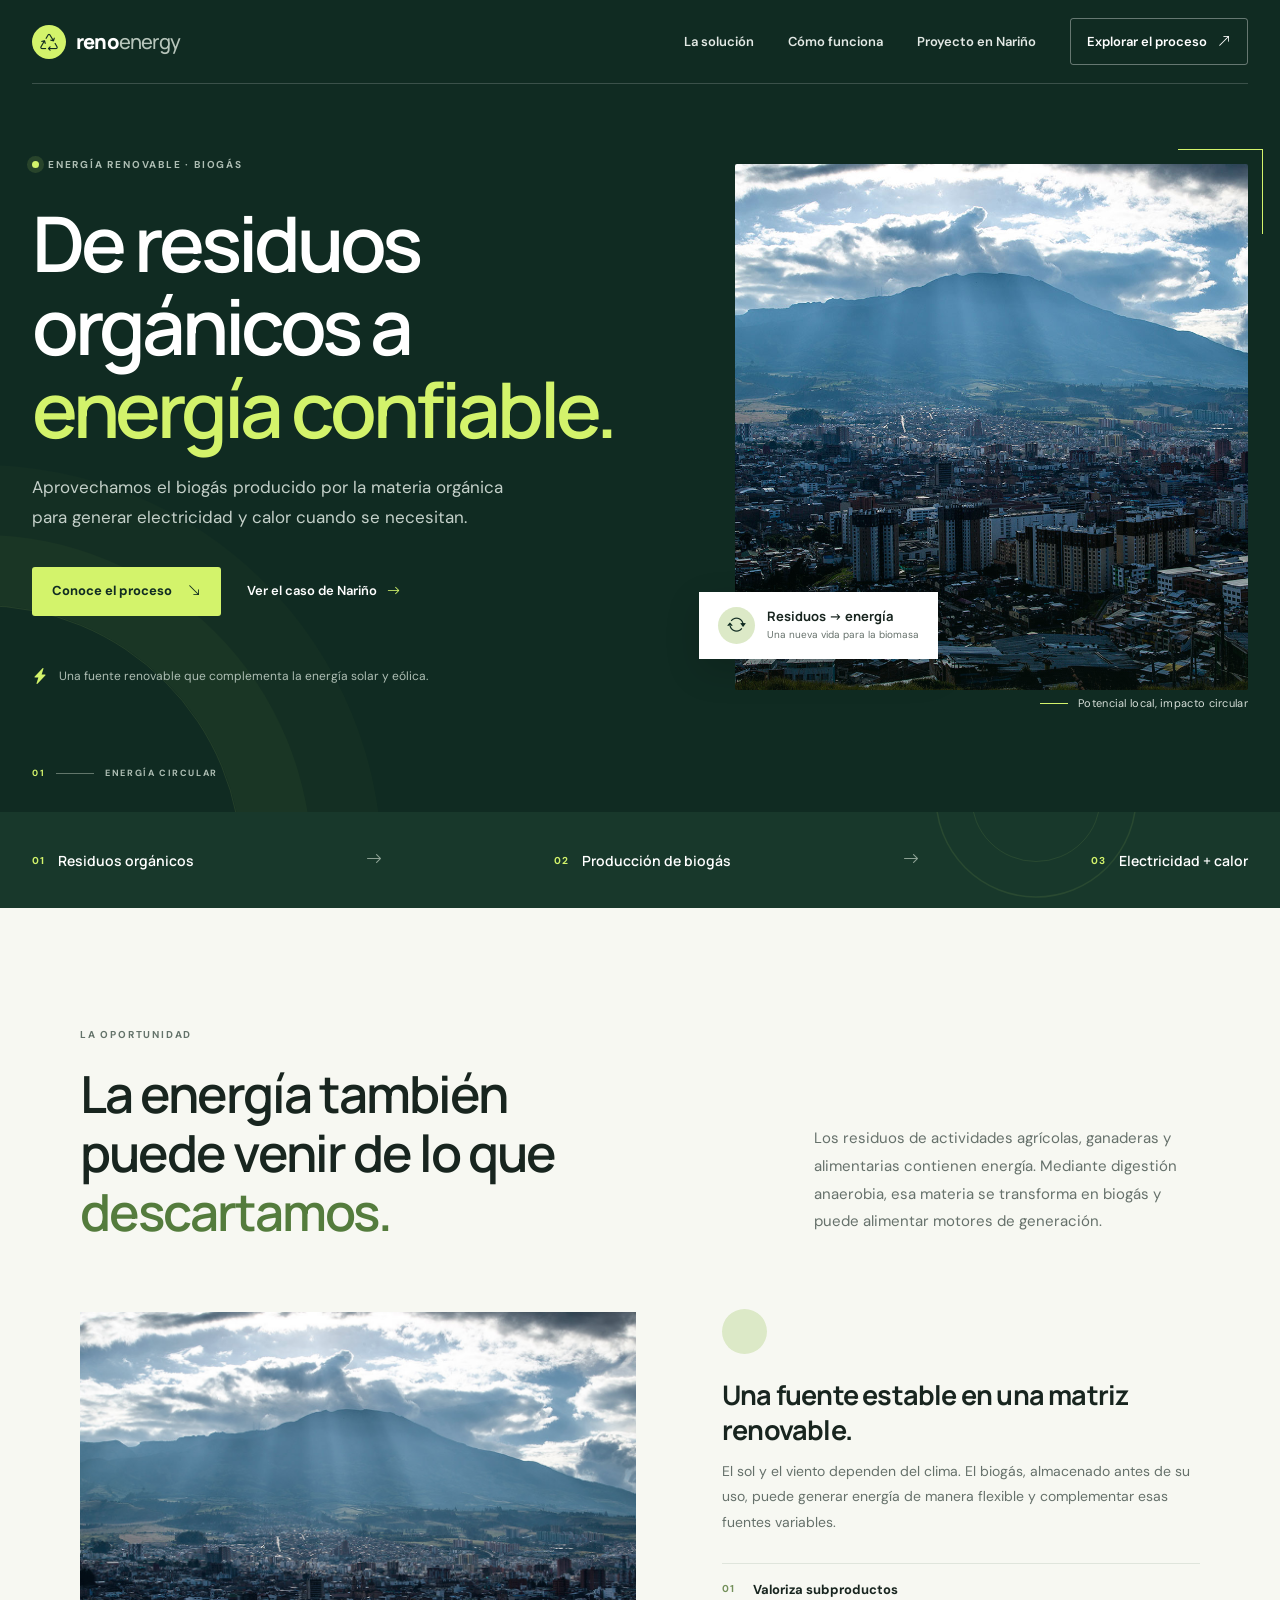
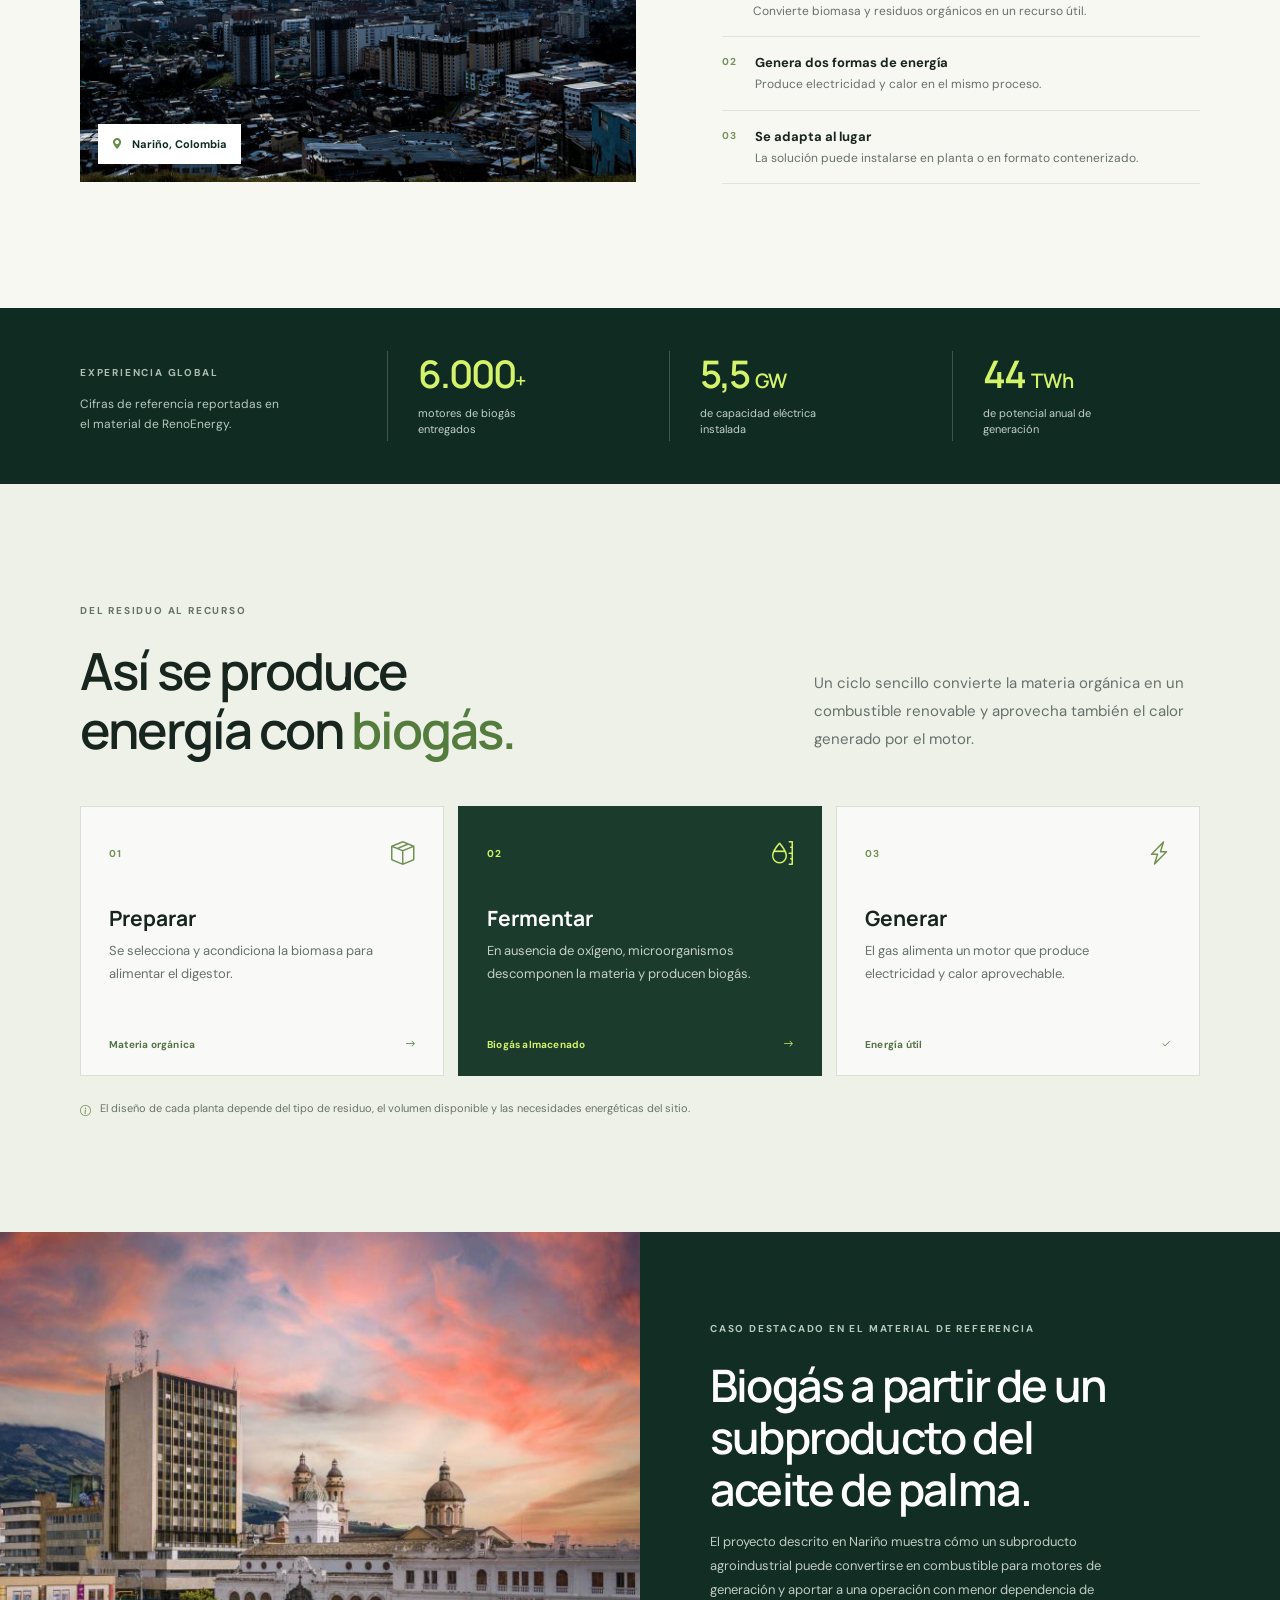
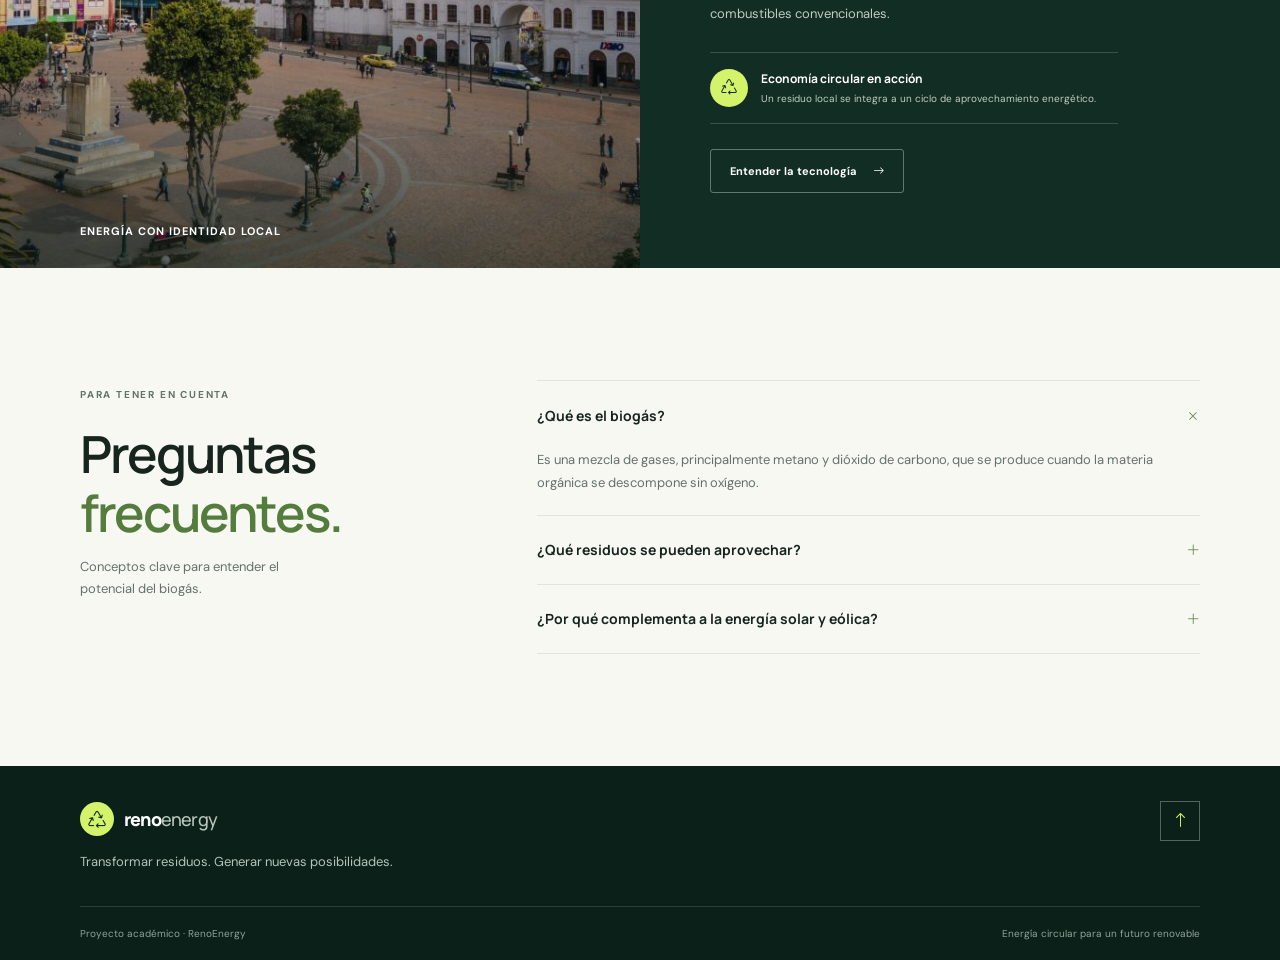
==== commit 7a50d7af: "Redesign RenoEnergy homepage around biogas" ====
--- a/sitio/index.html
+++ b/sitio/index.html
@@ -1,889 +1,159 @@
-<!DOCTYPE html>
-<html lang="en">
-
+<!doctype html>
+<html lang="es">
 <head>
   <meta charset="utf-8">
-  <meta content="width=device-width, initial-scale=1.0" name="viewport">
-  <title>RenoEnergy</title>
-  <meta name="description" content="">
-  <meta name="keywords" content="">
-
-  <!-- Favicons -->
-  <link href="assets/img/favicon.png" rel="icon">
-
-  <!-- Fonts -->
-  <link href="https://fonts.googleapis.com" rel="preconnect">
-  <link href="https://fonts.gstatic.com" rel="preconnect" crossorigin>
-  <link href="https://fonts.googleapis.com/css2?family=Roboto:ital,wght@0,100;0,300;0,400;0,500;0,700;0,900;1,100;1,300;1,400;1,500;1,700;1,900&family=Merriweather:ital,wght@0,300;0,400;0,700;0,900;1,300;1,400;1,700;1,900&family=Playfair+Display:ital,wght@0,400;0,500;0,600;0,700;0,800;0,900;1,400;1,500;1,600;1,700;1,800;1,900&display=swap" rel="stylesheet">
-
-  <!-- Vendor CSS Files -->
-  <link href="assets/vendor/bootstrap/css/bootstrap.min.css" rel="stylesheet">
+  <meta name="viewport" content="width=device-width, initial-scale=1">
+  <meta name="description" content="RenoEnergy convierte residuos orgánicos en biogás para generar electricidad y calor de forma confiable.">
+  <meta name="theme-color" content="#102b22">
+  <title>RenoEnergy | Energía que nace de lo orgánico</title>
+  <link rel="icon" href="assets/img/favicon.png">
+  <link rel="preconnect" href="https://fonts.googleapis.com">
+  <link rel="preconnect" href="https://fonts.gstatic.com" crossorigin>
+  <link href="https://fonts.googleapis.com/css2?family=DM+Sans:wght@400;500;600;700&family=Manrope:wght@400;500;600;700;800&display=swap" rel="stylesheet">
   <link href="assets/vendor/bootstrap-icons/bootstrap-icons.css" rel="stylesheet">
-  <link href="assets/vendor/aos/aos.css" rel="stylesheet">
-  <link href="assets/vendor/glightbox/css/glightbox.min.css" rel="stylesheet">
-  <link href="assets/vendor/swiper/swiper-bundle.min.css" rel="stylesheet">
-
-  <!-- Main CSS File -->
-  <link href="assets/css/main.css" rel="stylesheet">
-
+  <link href="assets/css/reno.css" rel="stylesheet">
 </head>
-
-<body class="index-page">
-
-  <header id="header" class="header d-flex align-items-center fixed-top">
-    <div class="container-fluid container-xl position-relative d-flex align-items-center">
-
-      <a href="index.html" class="logo d-flex align-items-center me-auto">
-        <!-- Uncomment the line below if you also wish to use an image logo -->
-        <!-- <img src="assets/img/logo.png" alt=""> -->
-        <img src="assets/img/logo.png" alt="">
-        <h1 class="sitename">RenoEnergy</h1>
-        
+<body>
+  <header class="site-header">
+    <div class="nav-wrap">
+      <a class="brand" href="#inicio" aria-label="RenoEnergy, inicio">
+        <span class="brand-mark"><i class="bi bi-recycle"></i></span>
+        <span>reno<span class="brand-light">energy</span></span>
       </a>
-
-      <nav id="navmenu" class="navmenu">
-        <ul>
-          <li><a href="#hero" class="active">Home</a></li>
-          <li><a href="#about">About</a></li>
-          <li><a href="#services">Services</a></li>
-          <li><a href="#portfolio">Portfolio</a></li>
-          <li><a href="#team">Team</a></li>
-          <li class="dropdown"><a href="#"><span>Dropdown</span> <i class="bi bi-chevron-down toggle-dropdown"></i></a>
-            <ul>
-              
-          </li>
-          <li><a href="#contact">Contact</a></li>
-
-        </ul>
-        <i class="mobile-nav-toggle d-xl-none bi bi-list"></i>
+      <button class="menu-toggle" type="button" aria-label="Abrir menú" aria-expanded="false"><i class="bi bi-list"></i></button>
+      <nav class="site-nav" aria-label="Navegación principal">
+        <a href="#solucion">La solución</a>
+        <a href="#proceso">Cómo funciona</a>
+        <a href="#nariño">Proyecto en Nariño</a>
+        <a class="nav-cta" href="#proceso">Explorar el proceso <i class="bi bi-arrow-up-right"></i></a>
       </nav>
-
-      <a class="btn-getstarted" href="index.html#about">Get Started</a>
-
     </div>
   </header>
 
-  <main class="main">
-
-    <!-- Hero Section -->
-    <section id="hero" class="hero section dark-background">
-
-      <div id="hero-carousel" class="carousel slide carousel-fade" data-bs-ride="carousel" data-bs-interval="5000">
-
-        <div class="carousel-item active">
-          <img src="assets/assets/img//maquetacion/RenoEnergy/hero-carousel/hero-carousel-1.jpg" alt="">
-          <div class="carousel-container">
-            <h2>What is RenoEnergy</h2>
-            <p>Nowadays, everyone is talking about sustainable energy, but an action is worth a thousand words. Using biogas from the fermentation of organic waste, RenoEnergy engines can generate heat and electricity as a reliable energy source to power your business today, tomorrow and into the future.</p>
-            <a href="#featured-services" class="btn-get-started">Get Started</a>
-          </div>
-        </div><!-- End Carousel Item -->
-
-        <div class="carousel-item">
-          <img src="assets/assets/img//maquetacion/RenoEnergy/hero-carousel/hero-carousel-2.jpg" alt="">
-          <div class="carousel-container">
-            <h2>Your challenge</h2>
-            <p>With the phasing out of coal and nuclear energy, centralized energy producers often replace large plants with several smaller, decentralized wind and photovoltaic plants, which provide heat and electricity where it is needed. But that has a downside: fluctuations in electricity generation occur due to the volatility of renewable energy sources. To avoid blackouts, the missing electricity must be quickly generated from other available sources. That is where biogas, another renewable energy source, comes into play, as a complement to those volatile energy sources that depend on weather conditions.</p>
-            <a href="#featured-services" class="btn-get-started">Get Started</a>
-          </div>
-        </div><!-- End Carousel Item -->
-
-        <div class="carousel-item">
-          <img src="assets/assets/img//maquetacion/RenoEnergy/hero-carousel/hero-carousel-3.jpg" alt="">
-          <div class="carousel-container">
-            <h2>Industry trends</h2>
-            <p>Instead of producing waste that generates emissions, organic waste, also called biomass, can be used as a valuable source of energy when converted into biogas. And the use of biogas to power engines as a substitute for fossil fuels is increasing across the energy market. This is because this renewable energy source serves as a complement to other renewable energy sources such as wind and solar, with a big difference. It does not depend on weather conditions.</p>
-            <a href="#featured-services" class="btn-get-started">Get Started</a>
-          </div>
-        </div><!-- End Carousel Item -->
-
-        <a class="carousel-control-prev" href="#hero-carousel" role="button" data-bs-slide="prev">
-          <span class="carousel-control-prev-icon bi bi-chevron-left" aria-hidden="true"></span>
-        </a>
-
-        <a class="carousel-control-next" href="#hero-carousel" role="button" data-bs-slide="next">
-          <span class="carousel-control-next-icon bi bi-chevron-right" aria-hidden="true"></span>
-        </a>
-
-        <ol class="carousel-indicators"></ol>
-
+  <main>
+    <section class="hero" id="inicio">
+      <div class="hero-copy">
+        <div class="eyebrow"><span class="eyebrow-dot"></span> Energía renovable · Biogás</div>
+        <h1>De residuos orgánicos a <em>energía confiable.</em></h1>
+        <p class="hero-lede">Aprovechamos el biogás producido por la materia orgánica para generar electricidad y calor cuando se necesitan.</p>
+        <div class="hero-actions">
+          <a class="button button-lime" href="#proceso">Conoce el proceso <i class="bi bi-arrow-down-right"></i></a>
+          <a class="text-link" href="#nariño">Ver el caso de Nariño <i class="bi bi-arrow-right"></i></a>
+        </div>
+        <div class="hero-note"><i class="bi bi-lightning-charge-fill"></i><span>Una fuente renovable que complementa la energía solar y eólica.</span></div>
       </div>
-
-    </section><!-- /Hero Section -->
-
-    <!-- About Section -->
-    <section id="about" class="about section">
-
-      <!-- Section Title -->
-      <div class="container section-title" data-aos="fade-up">
-        <h2>About</h2>
-        <p>RenoEnergy biogas generator sets are widely used by farmers and industrial users around the world. Companies can use biogas power plants on the ground to meet their own heat and electricity needs, or biogas generator sets can produce electricity for future supply to the grid.
-
-          Biogas generator engines can be installed inside buildings or can also be supplied as ready-to-use biogas power plant solutions in a container.</p>
-      </div><!-- End Section Title -->
-
-      <div class="container" data-aos="fade-up">
-
-        <div class="row g-4 g-lg-5" data-aos="fade-up" data-aos-delay="200">
-
-          <div class="col-lg-6">
-            <div class="about-img">
-              <img src="assets/img/about.jpg" class="img-fluid" alt="">
-            </div>
-          </div>
-
-          <div class="col-lg-6">
-            <h3 class="pt-0 pt-lg-5">The RenoEnergy solution</h3>
-
-            <!-- Tabs -->
-            <ul class="nav nav-pills mb-3">
-              <li><a class="nav-link active" data-bs-toggle="pill" href="#about-tab1">The motors</a></li>
-              <li><a class="nav-link" data-bs-toggle="pill" href="#about-tab2">A proven concept</a></li>
-              <li><a class="nav-link" data-bs-toggle="pill" href="#about-tab3">Featured projects</a></li>
-            </ul><!-- End Tabs -->
-
-            <!-- Tab Content -->
-            <div class="tab-content">
-
-              <div class="tab-pane fade show active" id="about-tab1">
-
-                <p class="fst-italic">The biogas generation process consists of three steps: Preparation of the bioinput, fermentation and subsequent treatment of the residual material. Initially, the organic material is collected in a primary pit, sterilized to eliminate harmful germs in the case of food waste, and transferred to the digester. The biogas produced in the digester is collected in a gas storage tank to ensure a continuous supply of gas, regardless of fluctuations in gas production. Finally, the biogas is fed to a biogas engine. For safety reasons, it is recommended to install a gas torch to burn off excess gas in case too much gas has been produced..</p>
-
-                <div class="d-flex align-items-center mt-4">
-                  <i class="bi bi-check2"></i>
-                  <h4>Alta eficiencia para la producción combinada de electricidad y calor utilizando biogás en su sitio.</h4>
-                </div>
-                <p>Containerized ready-to-use biogas power plant solutions..</p>
-
-                <div class="d-flex align-items-center mt-4">
-                  <i class="bi bi-check2"></i>
-                  <h4>The eco-friendly waste-to-energy/waste-to-electric app reduces your company's carbon footprint.</h4>
-                </div>
-                <p>The alternative to the elimination of manure, slurry and biowaste, while harnessing energy, constitutes a valuable substitute for conventional fuels.</p>
-
-                
-              </div><!-- End Tab 1 Content -->
-
-              <div class="tab-pane fade" id="about-tab2">
-
-                <p class="fst-italic">RenoEnergy has delivered more than 6,000 biogas engines that can generate a total green energy electrical output of approximately 5.5 GW. Our fleet of biogas engines has an annual production potential of 44 TWh of electricity. This amount of energy can supply electricity to about 11.7 million homes in Nariñenses on average annually.</p>
-
-                
-                
-
-              </div><!-- End Tab 2 Content -->
-
-              <div class="tab-pane fade" id="about-tab3">
-
-                <p class="fst-italic">PROPULSIÓN DE MOTORES RenoEnergy CON BIOGÁS OBTENIDO A PARTIR DE UN SUBPRODUCTO DEL ACEITE DE PALMA EN NARIÑO La galardonada planta respalda los esfuerzos del país por reducir a cero las emisiones netas</p>
-
-                
-
-            </div>
-
-          </div>
-
-        </div>
-
+      <div class="hero-visual" role="img" aria-label="Paisaje andino de Nariño al atardecer">
+        <div class="hero-image"></div>
+        <div class="visual-caption"><span class="caption-line"></span><span>Potencial local, impacto circular</span></div>
+        <div class="floating-card"><span class="card-icon"><i class="bi bi-arrow-repeat"></i></span><div><strong>Residuos → energía</strong><small>Una nueva vida para la biomasa</small></div></div>
       </div>
-
-    </section><!-- /About Section -->
-
-    <!-- Stats Section -->
-    <section id="stats" class="stats section">
-
-      <div class="container" data-aos="fade-up" data-aos-delay="100">
-
-        <div class="row gy-4">
-
-          <div class="col-lg-3 col-md-6">
-            <div class="stats-item">
-              <i class="bi bi-emoji-smile"></i>
-              <span data-purecounter-start="0" data-purecounter-end="232" data-purecounter-duration="1" class="purecounter"></span>
-              <p><strong>Happy Clients</strong> </p>
-            </div>
-          </div><!-- End Stats Item -->
-
-          <div class="col-lg-3 col-md-6">
-            <div class="stats-item">
-              <i class="bi bi-journal-richtext"></i>
-              <span data-purecounter-start="0" data-purecounter-end="521" data-purecounter-duration="1" class="purecounter"></span>
-              <p><strong>Projects</strong> </p>
-            </div>
-          </div><!-- End Stats Item -->
-
-          <div class="col-lg-3 col-md-6">
-            <div class="stats-item">
-              <i class="bi bi-headset"></i>
-              <span data-purecounter-start="0" data-purecounter-end="1453" data-purecounter-duration="1" class="purecounter"></span>
-              <p><strong>Hours Of Support</strong> </p>
-            </div>
-          </div><!-- End Stats Item -->
-
-          <div class="col-lg-3 col-md-6">
-            <div class="stats-item">
-              <i class="bi bi-people"></i>
-              <span data-purecounter-start="0" data-purecounter-end="32" data-purecounter-duration="1" class="purecounter"></span>
-              <p><strong>Hard Workers</strong> </p>
-            </div>
-          </div><!-- End Stats Item -->
-
-        </div>
-
-      </div>
-
-    </section><!-- /Stats Section -->
-
-    <!-- Clients Section -->
-    <section id="clients" class="clients section light-background">
-
-      <div class="container" data-aos="fade-up">
-
-        <div class="row gy-4">
-
-          <div class="col-xl-2 col-md-3 col-6 client-logo">
-            <img src="assets/img/clients/client-1.png" class="img-fluid" alt="">
-          </div><!-- End Client Item -->
-
-          <div class="col-xl-2 col-md-3 col-6 client-logo">
-            <img src="assets/img/clients/client-2.png" class="img-fluid" alt="">
-          </div><!-- End Client Item -->
-
-          <div class="col-xl-2 col-md-3 col-6 client-logo">
-            <img src="assets/img/clients/client-3.png" class="img-fluid" alt="">
-          </div><!-- End Client Item -->
-
-          <div class="col-xl-2 col-md-3 col-6 client-logo">
-            <img src="assets/img/clients/client-4.png" class="img-fluid" alt="">
-          </div><!-- End Client Item -->
-
-          <div class="col-xl-2 col-md-3 col-6 client-logo">
-            <img src="assets/img/clients/client-5.png" class="img-fluid" alt="">
-          </div><!-- End Client Item -->
-
-          <div class="col-xl-2 col-md-3 col-6 client-logo">
-            <img src="assets/img/clients/client-6.png" class="img-fluid" alt="">
-          </div><!-- End Client Item -->
-
-        </div>
-
-      </div>
-
-    </section><!-- /Clients Section -->
-
-    <!-- Services Section -->
-    <section id="services" class="services section">
-
-      <!-- Section Title -->
-      <div class="container section-title" data-aos="fade-up">
-        <h2>Services</h2>
-        <p>Like a broker striving for success, the RenoEnergy Services team is committed to helping you get the most out of your assets. With a full range of original equipment manufacturer (OEM) services throughout the life cycle, we are with you at every stage of your units' journey, whatever the environment. Our global data analytics team is passionate about innovative technology and works with you to achieve your goals today, tomorrow and beyond. For us, there is no finish line.</p>
-      </div><!-- End Section Title -->
-
-      <div class="container">
-
-        <div class="row gy-4">
-
-          <div class="col-lg-4 col-md-6" data-aos="fade-up" data-aos-delay="100">
-            <div class="service-item  position-relative">
-              <div class="icon">
-                <i class="bi bi-activity"></i>
-              </div>
-              <a href="service-details.html" class="stretched-link">
-                <h3>Supoort</h3>
-              </a>
-              <p>Trusted Expertise: In today's dynamic environment, your energy systems must operate at high levels of performance, efficiency while complying with all regulations. With our strong global network of experienced RenoEnergy Services technicians, including our remote technical support team, present in more than 100 countries, INNIO—the RenoEnergy Original Equipment Manufacturer (OEM)—partners with you to provide the maintenance services you need, when you need them..</p>
-            </div>
-          </div><!-- End Service Item -->
-
-          <div class="col-lg-4 col-md-6" data-aos="fade-up" data-aos-delay="200">
-            <div class="service-item position-relative">
-              <div class="icon">
-                <i class="bi bi-broadcast"></i>
-              </div>
-              <a href="service-details.html" class="stretched-link">
-                <h3>digital solutions</h3>
-              </a>
-              <p>Data-driven insights and insights: With the increasing complexity of plant operations, the need for digital solutions has become paramount. As the original equipment manufacturer (OEM) of your RenoEnergy system, INNIO offers the myPlant intelligent digital platform that helps you manage your plant operations – and increase your profitability – throughout its lifecycle. Our cloud-based myPlant technology integrates analytics and digital solutions into our offerings. We currently remotely manage more than 12,000 RenoEnergy motors, delivering more than 1.2 million data points annually..</p>
-            </div>
-          </div><!-- End Service Item -->
-
-          <div class="col-lg-4 col-md-6" data-aos="fade-up" data-aos-delay="300">
-            <div class="service-item position-relative">
-              <div class="icon">
-                <i class="bi bi-easel"></i>
-              </div>
-              <a href="service-details.html" class="stretched-link">
-                <h3>Spare parts and consumables</h3>
-              </a>
-              <p>Availability counts: To stay ahead, the lifecycle of your assets must continue to improve. The key: longer-lasting parts and more reliable plant performance, along with greater profitability. With INNIO—the original equipment manufacturer (OEM) of your RenoEnergy system—you have a partner whose high-quality components are designed for your system. We offer fast technical support, helping you keep your plant running at peak performance, with our unique combination of original tooling, custom products, a strong global network and over 90% immediate parts availability..</p>
-            </div>
-          </div><!-- End Service Item -->
-
-          <div class="col-lg-4 col-md-6" data-aos="fade-up" data-aos-delay="400">
-            <div class="service-item position-relative">
-              <div class="icon">
-                <i class="bi bi-bounding-box-circles"></i>
-              </div>
-              <a href="service-details.html" class="stretched-link">
-                <h3>Consulting</h3>
-              </a>
-              <p>Optimizing your business: As a power plant owner, you need a partner that goes beyond simply supplying parts and technical work. With today's rapidly evolving energy landscape, you must keep your equipment running at peak performance, throughout its lifecycle. As an original equipment manufacturer (OEM), INNIO has the expertise to help you simplify your decision-making processes by proactively finding the solutions that meet your business needs. With over 25,000 RenoEnergy engines produced worldwide and up to 99% plant reliability, INNIO is the right long-term partner..</p>
-              <a href="service-details.html" class="stretched-link"></a>
-            </div>
-          </div><!-- End Service Item -->
-
-          <div class="col-lg-4 col-md-6" data-aos="fade-up" data-aos-delay="500">
-            <div class="service-item position-relative">
-              <div class="icon">
-                <i class="bi bi-calendar4-week"></i>
-              </div>
-              <a href="service-details.html" class="stretched-link">
-                <h3>Updates</h3>
-              </a>
-              <p>INNIO, the OEM of RenoEnergy systems, offers performance improvements through continuous adaptations and innovative solutions.  Partnering with INNIO provides unique insights and proactive support to help achieve efficiency and environmental goals.  They have a proven track record, delivering over 1000 updates annually for the past decade..</p>
-              <a href="service-details.html" class="stretched-link"></a>
-            </div>
-          </div><!-- End Service Item -->
-
-          <div class="col-lg-4 col-md-6" data-aos="fade-up" data-aos-delay="600">
-            <div class="service-item position-relative">
-              <div class="icon">
-                <i class="bi bi-chat-square-text"></i>
-              </div>
-              <a href="service-details.html" class="stretched-link">
-                <h3>Service contracts</h3>
-              </a>
-              <p>In today's fast-paced business environment, controlling maintenance costs, maximizing availability, and accessing predictive maintenance and technical support are crucial.  RenoEnergy Services offers customized multi-year service agreements (MYAs) to reduce uncertainty.  Leveraging INNIO's (the OEM) global network of 1,200+ technicians and authorized distributors, RenoEnergy Services partners with customers to provide on-demand maintenance services.</p>
-              <a href="service-details.html" class="stretched-link"></a>
-            </div>
-          </div><!-- End Service Item -->
-
-        </div>
-
-      </div>
-
-    </section><!-- /Services Section -->
-
-     <section id="why-us" class="why-us section">
-
-      <!-- Section Title -->
-      <div class="container section-title" data-aos="fade-up">
-        <h2>Why OEM?</h2>
-        <p>Smart operations, made easy</p>
-        <p>We work closely and proactively with you to plan ahead for your next service event. With a MYA, you get a tailored service contract that complements your capabilities with our strengths in maintenance, servicing and technical support. These packages help you keep your plant running smoothly at peak performance, and depending on the package you choose, you may even get a return on your investment over time. Our continuous monitoring and technical support, offered through our myPlant Performance digital platform, provide you with even more benefits throughout the lifecycle of your equipment.</p>
-      </div><!-- End Section Title -->
-
-      <div class="container">
-
-        
-
-         
-        </div>
-
-      </div>
-
+      <div class="hero-index"><span>01</span><span class="index-rule"></span><span>ENERGÍA CIRCULAR</span></div>
     </section>
 
-    <!-- Portfolio Section -->
-    <section id="Merch" class="portfolio section light-background">
+    <section class="intro-strip" aria-label="Resumen de la propuesta">
+      <div><span class="strip-number">01</span><span>Residuos orgánicos</span></div>
+      <i class="bi bi-arrow-right"></i>
+      <div><span class="strip-number">02</span><span>Producción de biogás</span></div>
+      <i class="bi bi-arrow-right"></i>
+      <div><span class="strip-number">03</span><span>Electricidad + calor</span></div>
+      <span class="strip-orbit orbit-one"></span><span class="strip-orbit orbit-two"></span>
+    </section>
 
-      <!-- Section Title -->
-      <div class="container section-title" data-aos="fade-up">
-        <h2>Portfolio</h2>
-        <p>Tailored to your needs, our MYAs are based on two basic service contract packages:</p>
-      </div><!-- End Section Title -->
+    <section class="section solution" id="solucion">
+      <div class="section-heading">
+        <div><span class="eyebrow eyebrow-dark">La oportunidad</span><h2>La energía también<br>puede venir de lo que <em>descartamos.</em></h2></div>
+        <p>Los residuos de actividades agrícolas, ganaderas y alimentarias contienen energía. Mediante digestión anaerobia, esa materia se transforma en biogás y puede alimentar motores de generación.</p>
+      </div>
+      <div class="solution-grid">
+        <article class="solution-photo">
+          <img src="assets/img/about.jpg" alt="Vista de Pasto y el paisaje andino de Nariño" loading="lazy">
+          <div class="photo-tag"><i class="bi bi-geo-alt-fill"></i> Nariño, Colombia</div>
+        </article>
+        <div class="solution-copy">
+          <div class="solution-mark"><i class="bi bi-leaf"></i></div>
+          <h3>Una fuente estable en una matriz renovable.</h3>
+          <p>El sol y el viento dependen del clima. El biogás, almacenado antes de su uso, puede generar energía de manera flexible y complementar esas fuentes variables.</p>
+          <div class="benefit-list">
+            <div><span>01</span><p><strong>Valoriza subproductos</strong><br>Convierte biomasa y residuos orgánicos en un recurso útil.</p></div>
+            <div><span>02</span><p><strong>Genera dos formas de energía</strong><br>Produce electricidad y calor en el mismo proceso.</p></div>
+            <div><span>03</span><p><strong>Se adapta al lugar</strong><br>La solución puede instalarse en planta o en formato contenerizado.</p></div>
+          </div>
+        </div>
+      </div>
+    </section>
 
-      <div class="container">
+    <section class="numbers-band" aria-label="Cifras de referencia de RenoEnergy">
+      <div class="numbers-intro"><span class="eyebrow">Experiencia global</span><p>Cifras de referencia reportadas en el material de RenoEnergy.</p></div>
+      <div class="number-item"><strong>6.000<span>+</span></strong><small>motores de biogás entregados</small></div>
+      <div class="number-item"><strong>5,5 <span>GW</span></strong><small>de capacidad eléctrica instalada</small></div>
+      <div class="number-item"><strong>44 <span>TWh</span></strong><small>de potencial anual de generación</small></div>
+    </section>
 
-        <di class="isotope-layout" data-default-filter="*" data-layout="masonry" data-sort="original-order">
+    <section class="section process" id="proceso">
+      <div class="section-heading process-heading">
+        <div><span class="eyebrow eyebrow-dark">Del residuo al recurso</span><h2>Así se produce<br>energía con <em>biogás.</em></h2></div>
+        <p>Un ciclo sencillo convierte la materia orgánica en un combustible renovable y aprovecha también el calor generado por el motor.</p>
+      </div>
+      <div class="process-steps">
+        <article class="process-card">
+          <div class="step-top"><span>01</span><i class="bi bi-box-seam"></i></div>
+          <h3>Preparar</h3><p>Se selecciona y acondiciona la biomasa para alimentar el digestor.</p>
+          <div class="step-foot">Materia orgánica <i class="bi bi-arrow-right"></i></div>
+        </article>
+        <article class="process-card process-card-featured">
+          <div class="step-top"><span>02</span><i class="bi bi-moisture"></i></div>
+          <h3>Fermentar</h3><p>En ausencia de oxígeno, microorganismos descomponen la materia y producen biogás.</p>
+          <div class="step-foot">Biogás almacenado <i class="bi bi-arrow-right"></i></div>
+        </article>
+        <article class="process-card">
+          <div class="step-top"><span>03</span><i class="bi bi-lightning-charge"></i></div>
+          <h3>Generar</h3><p>El gas alimenta un motor que produce electricidad y calor aprovechable.</p>
+          <div class="step-foot">Energía útil <i class="bi bi-check2"></i></div>
+        </article>
+      </div>
+      <p class="process-footnote"><i class="bi bi-info-circle"></i> El diseño de cada planta depende del tipo de residuo, el volumen disponible y las necesidades energéticas del sitio.</p>
+    </section>
 
-          <ul class="portfolio-filters isotope-filters" data-aos="fade-up" data-aos-delay="100">
-            <li data-filter="*" class="filter-active">All</li>
-            <li data-filter=".filter-app">Motors</li>
-            <li data-filter=".filter-product">Product</li>
-            <li data-filter=".filter-branding">Automotors - Carrets</li>
-            <li data-filter=".filter-books">Books</li>
-          </ul><!-- End Portfolio Filters -->
+    <section class="case-study" id="nariño">
+      <div class="case-image"><img src="assets/assets/img/Maquetacion/RenoEnergy/hero-carousel/hero-carousel-1.jpg" alt="Centro de Pasto, en el departamento de Nariño" loading="lazy"><span class="case-image-label">Energía con identidad local</span></div>
+      <div class="case-content">
+        <span class="eyebrow">Caso destacado en el material de referencia</span>
+        <h2>Biogás a partir de un subproducto del aceite de palma.</h2>
+        <p>El proyecto descrito en Nariño muestra cómo un subproducto agroindustrial puede convertirse en combustible para motores de generación y aportar a una operación con menor dependencia de combustibles convencionales.</p>
+        <div class="case-detail"><span class="case-icon"><i class="bi bi-recycle"></i></span><span><strong>Economía circular en acción</strong><small>Un residuo local se integra a un ciclo de aprovechamiento energético.</small></span></div>
+        <a class="button button-outline" href="#preguntas">Entender la tecnología <i class="bi bi-arrow-right"></i></a>
+      </div>
+    </section>
 
-          <div class="row gy-4 isotope-container" data-aos="fade-up" data-aos-delay="200">
-
-            <div class="col-lg-4 col-md-6 portfolio-item isotope-item filter-app">
-              <img src="assets/img/portfolio/app-1.jpg" class="img-fluid" alt="">
-              <div class="portfolio-info">
-                <h4>Panel Solar</h4>
-                
-                <a href="assets/img/portfolio/app-1.jpg" title="Paneles Solares" data-gallery="portfolio-gallery-app" class="glightbox preview-link"><i class="bi bi-zoom-in"></i></a>
-                <a href="portfolio-details.html" title="More Details" class="details-link"><i class="bi bi-link-45deg"></i></a>
-              </div>
-            </div><!-- End Portfolio Item -->
-
-            <div class="col-lg-4 col-md-6 portfolio-item isotope-item filter-product">
-              <img src="assets/img/portfolio/product-1.jpg" class="img-fluid" alt="">
-              <div class="portfolio-info">
-                <h4>Product 1</h4>
-                
-                <a href="assets/img/portfolio/product-1.jpg" title="Product 1" data-gallery="portfolio-gallery-product" class="glightbox preview-link"><i class="bi bi-zoom-in"></i></a>
-                <a href="portfolio-details.html" title="More Details" class="details-link"><i class="bi bi-link-45deg"></i></a>
-              </div>
-            </div><!-- End Portfolio Item -->
-
-            <div class="col-lg-4 col-md-6 portfolio-item isotope-item filter-branding">
-              <img src="assets/img/portfolio/branding-1.jpg" class="img-fluid" alt="">
-              <div class="portfolio-info">
-                <h4>Branding 1</h4>
-               
-                <a href="assets/img/portfolio/branding-1.jpg" title="Branding 1" data-gallery="portfolio-gallery-branding" class="glightbox preview-link"><i class="bi bi-zoom-in"></i></a>
-                <a href="portfolio-details.html" title="More Details" class="details-link"><i class="bi bi-link-45deg"></i></a>
-              </div>
-            </div><!-- End Portfolio Item -->
-
-            <div class="col-lg-4 col-md-6 portfolio-item isotope-item filter-books">
-              <img src="assets/img/portfolio/books-1.jpg" class="img-fluid" alt="">
-              <div class="portfolio-info">
-                <h4>Books 1</h4>
-                
-                <a href="assets/img/portfolio/books-1.jpg" title="Branding 1" data-gallery="portfolio-gallery-book" class="glightbox preview-link"><i class="bi bi-zoom-in"></i></a>
-                <a href="portfolio-details.html" title="More Details" class="details-link"><i class="bi bi-link-45deg"></i></a>
-              </div>
-            </div><!-- End Portfolio Item -->
-
-            <div class="col-lg-4 col-md-6 portfolio-item isotope-item filter-app">
-              <img src="assets/img/portfolio/app-2.jpg" class="img-fluid" alt="">
-              <div class="portfolio-info">
-                <h4>App 2</h4>
-                
-                <a href="assets/img/portfolio/app-2.jpg" title="App 2" data-gallery="portfolio-gallery-app" class="glightbox preview-link"><i class="bi bi-zoom-in"></i></a>
-                <a href="portfolio-details.html" title="More Details" class="details-link"><i class="bi bi-link-45deg"></i></a>
-              </div>
-            </div><!-- End Portfolio Item -->
-
-            <div class="col-lg-4 col-md-6 portfolio-item isotope-item filter-product">
-              <img src="assets/img/portfolio/product-2.jpg" class="img-fluid" alt="">
-              <div class="portfolio-info">
-                <h4>Product 2</h4>
-                
-                <a href="assets/img/portfolio/product-2.jpg" title="Product 2" data-gallery="portfolio-gallery-product" class="glightbox preview-link"><i class="bi bi-zoom-in"></i></a>
-                <a href="portfolio-details.html" title="More Details" class="details-link"><i class="bi bi-link-45deg"></i></a>
-              </div>
-            </div><!-- End Portfolio Item -->
-
-            <div class="col-lg-4 col-md-6 portfolio-item isotope-item filter-branding">
-              <img src="assets/img/portfolio/branding-2.jpg" class="img-fluid" alt="">
-              <div class="portfolio-info">
-                <h4>Branding 2</h4>
-               
-                <a href="assets/img/portfolio/branding-2.jpg" title="Branding 2" data-gallery="portfolio-gallery-branding" class="glightbox preview-link"><i class="bi bi-zoom-in"></i></a>
-                <a href="portfolio-details.html" title="More Details" class="details-link"><i class="bi bi-link-45deg"></i></a>
-              </div>
-            </div><!-- End Portfolio Item -->
-
-            <div class="col-lg-4 col-md-6 portfolio-item isotope-item filter-books">
-              <img src="assets/img/portfolio/books-2.jpg" class="img-fluid" alt="">
-              <div class="portfolio-info">
-                <h4>Books 2</h4>
-               
-                <a href="assets/img/portfolio/books-2.jpg" title="Branding 2" data-gallery="portfolio-gallery-book" class="glightbox preview-link"><i class="bi bi-zoom-in"></i></a>
-                <a href="portfolio-details.html" title="More Details" class="details-link"><i class="bi bi-link-45deg"></i></a>
-              </div>
-            </div><!-- End Portfolio Item -->
-
-            <div class="col-lg-4 col-md-6 portfolio-item isotope-item filter-app">
-              <img src="assets/img/portfolio/app-3.jpg" class="img-fluid" alt="">
-              <div class="portfolio-info">
-                <h4>App 3</h4>
-              
-                <a href="assets/img/portfolio/app-3.jpg" title="App 3" data-gallery="portfolio-gallery-app" class="glightbox preview-link"><i class="bi bi-zoom-in"></i></a>
-                <a href="portfolio-details.html" title="More Details" class="details-link"><i class="bi bi-link-45deg"></i></a>
-              </div>
-            </div><!-- End Portfolio Item -->
-
-            <div class="col-lg-4 col-md-6 portfolio-item isotope-item filter-product">
-              <img src="assets/img/portfolio/product-3.jpg" class="img-fluid" alt="">
-              <div class="portfolio-info">
-                <h4>Product 3</h4>
-               
-                <a href="assets/img/portfolio/product-3.jpg" title="Product 3" data-gallery="portfolio-gallery-product" class="glightbox preview-link"><i class="bi bi-zoom-in"></i></a>
-                <a href="portfolio-details.html" title="More Details" class="details-link"><i class="bi bi-link-45deg"></i></a>
-              </div>
-            </div><!-- End Portfolio Item -->
-
-            <div class="col-lg-4 col-md-6 portfolio-item isotope-item filter-branding">
-              <img src="assets/img/portfolio/branding-3.jpg" class="img-fluid" alt="">
-              <div class="portfolio-info">
-                <h4>Branding 3</h4>
-              
-                <a href="assets/img/portfolio/branding-3.jpg" title="Branding 2" data-gallery="portfolio-gallery-branding" class="glightbox preview-link"><i class="bi bi-zoom-in"></i></a>
-                <a href="portfolio-details.html" title="More Details" class="details-link"><i class="bi bi-link-45deg"></i></a>
-              </div>
-            </div><!-- End Portfolio Item -->
-
-            <div class="col-lg-4 col-md-6 portfolio-item isotope-item filter-books">
-              <img src="assets/img/portfolio/books-3.jpg" class="img-fluid" alt="">
-              <div class="portfolio-info">
-                <h4>Books 3</h4>
-              
-                <a href="assets/img/portfolio/books-3.jpg" title="Branding 3" data-gallery="portfolio-gallery-book" class="glightbox preview-link"><i class="bi bi-zoom-in"></i></a>
-                <a href="portfolio-details.html" title="More Details" class="details-link"><i class="bi bi-link-45deg"></i></a>
-              </div>
-            </div><!-- End Portfolio Item -->
-
-          </div><!-- End Portfolio Container -->
-
-        
-
+    <section class="section faq" id="preguntas">
+      <div class="faq-title"><span class="eyebrow eyebrow-dark">Para tener en cuenta</span><h2>Preguntas<br><em>frecuentes.</em></h2><p>Conceptos clave para entender el potencial del biogás.</p></div>
+      <div class="faq-list">
+        <details open><summary>¿Qué es el biogás?<i class="bi bi-plus-lg"></i></summary><p>Es una mezcla de gases, principalmente metano y dióxido de carbono, que se produce cuando la materia orgánica se descompone sin oxígeno.</p></details>
+        <details><summary>¿Qué residuos se pueden aprovechar?<i class="bi bi-plus-lg"></i></summary><p>Dependiendo del diseño de la planta, pueden utilizarse residuos agrícolas, estiércol, lodos y subproductos de la industria alimentaria.</p></details>
+        <details><summary>¿Por qué complementa a la energía solar y eólica?<i class="bi bi-plus-lg"></i></summary><p>El biogás puede almacenarse antes de utilizarse. Esto permite planear la generación y apoyar el suministro cuando baja la producción solar o eólica.</p></details>
       </div>
-
-    </section><!-- /Portfolio Section -->
-
-    <!-- Team Section -->
-    <section id="team" class="team section">
-
-      <!-- Section Title -->
-      <div class="container section-title" data-aos="fade-up">
-        <h2>Team</h2>
-       
-      </div><!-- End Section Title -->
-
-      <div class="container">
-
-        <div class="row gy-4">
-
-          <div class="col-lg-3 col-md-6" data-aos="fade-up" data-aos-delay="100">
-            <div class="member">
-              <img src="assets/img/team/team-1.jpg" class="img-fluid" alt="">
-              <div class="member-info">
-                <div class="member-info-content">
-                  <h4>Walter White</h4>
-                  <span>Chief Executive Officer</span>
-                  <div class="social">
-                    <a href=""><i class="bi bi-twitter-x"></i></a>
-                    <a href=""><i class="bi bi-facebook"></i></a>
-                    <a href=""><i class="bi bi-instagram"></i></a>
-                    <a href=""><i class="bi bi-linkedin"></i></a>
-                  </div>
-                </div>
-              </div>
-            </div>
-          </div><!-- End Team Member -->
-
-          <div class="col-lg-3 col-md-6" data-aos="fade-up" data-aos-delay="200">
-            <div class="member">
-              <img src="assets/img/team/team-2.jpg" class="img-fluid" alt="">
-              <div class="member-info">
-                <div class="member-info-content">
-                  <h4>Sarah Jhonson</h4>
-                  <span>Product Manager</span>
-                  <div class="social">
-                    <a href=""><i class="bi bi-twitter-x"></i></a>
-                    <a href=""><i class="bi bi-facebook"></i></a>
-                    <a href=""><i class="bi bi-instagram"></i></a>
-                    <a href=""><i class="bi bi-linkedin"></i></a>
-                  </div>
-                </div>
-              </div>
-            </div>
-          </div><!-- End Team Member -->
-
-          <div class="col-lg-3 col-md-6" data-aos="fade-up" data-aos-delay="300">
-            <div class="member">
-              <img src="assets/img/team/team-3.jpg" class="img-fluid" alt="">
-              <div class="member-info">
-                <div class="member-info-content">
-                  <h4>William Anderson</h4>
-                  <span>CTO</span>
-                  <div class="social">
-                    <a href=""><i class="bi bi-twitter-x"></i></a>
-                    <a href=""><i class="bi bi-facebook"></i></a>
-                    <a href=""><i class="bi bi-instagram"></i></a>
-                    <a href=""><i class="bi bi-linkedin"></i></a>
-                  </div>
-                </div>
-              </div>
-            </div>
-          </div><!-- End Team Member -->
-
-          <div class="col-lg-3 col-md-6" data-aos="fade-up" data-aos-delay="400">
-            <div class="member">
-              <img src="assets/img/team/team-4.jpg" class="img-fluid" alt="">
-              <div class="member-info">
-                <div class="member-info-content">
-                  <h4>Amanda Jepson</h4>
-                  <span>Accountant</span>
-                  <div class="social">
-                    <a href=""><i class="bi bi-twitter-x"></i></a>
-                    <a href=""><i class="bi bi-facebook"></i></a>
-                    <a href=""><i class="bi bi-instagram"></i></a>
-                    <a href=""><i class="bi bi-linkedin"></i></a>
-                  </div>
-                </div>
-              </div>
-            </div>
-          </div><!-- End Team Member -->
-
-        </div>
-
-      </div>
-
-    </section><!-- /Team Section -->
-
-    <!-- Pricing Section -->
-    <section id="pricing" class="pricing section">
-
-      <!-- Section Title -->
-      
-      <div class="container">
-
-        
-      </div>
-
- 
-    <!-- Faq Section -->
-    <section id="faq" class="faq section light-background">
-
-      <!-- Section Title -->
-      <div class="container section-title" data-aos="fade-up">
-        <h2>Frequently Asked Questions</h2>
-        <p>The transition towards a sustainable and clean energy model is increasingly evident and necessary, which has led to a growing interest in renewable energies.
-
-          At Baena Solar, we want to help you understand why renewable energies are an option for the present and future. In this article, we answer the most frequently asked questions about renewable energies, their characteristics and benefits.</p>
-      </div><!-- End Section Title -->
-
-      <div class="container">
-
-        <div class="row justify-content-center">
-
-          <div class="col-lg-8">
-
-            <div class="faq-container">
-
-              <div class="faq-item faq-active" data-aos="fade-up" data-aos-delay="200">
-                <i class="faq-icon bi bi-question-circle"></i>
-                <h3>What are renewable energies?</h3>
-                <div class="faq-content">
-                  <p>Renewable energies, also known as clean energies, are those that are obtained from natural sources and are inexhaustible or with a high capacity for renewal.
-
-                    Unlike fossil fuels, renewable energies do not emit greenhouse gases or other pollutants and are a sustainable and environmentally friendly alternative..</p>
-                </div>
-                <i class="faq-toggle bi bi-chevron-right"></i>
-              </div><!-- End Faq item-->
-
-              <div class="faq-item" data-aos="fade-up" data-aos-delay="300">
-                <i class="faq-icon bi bi-question-circle"></i>
-                <h3>solar thermal energy</h3>
-                <div class="faq-content">
-                  <p>Solar thermal energy uses solar radiation to generate heat. To obtain this energy, thermal solar panels are used, which capture solar radiation and convert it into heat.
-
-                    This heat can be used to heat different fluids, such as air or water. Solar thermal energy is mainly used for heating and producing hot water in homes and buildings..</p>
-                </div>
-                <i class="faq-toggle bi bi-chevron-right"></i>
-              </div><!-- End Faq item-->
-
-              <div class="faq-item" data-aos="fade-up" data-aos-delay="400">
-                <i class="faq-icon bi bi-question-circle"></i>
-                <h3>What renewable energies exist?</h3>
-                <div class="faq-content">
-                  <p>Renewable energies, as their name suggests, are infinite, that is, almost inexhaustible and exist in many types: wind, solar, thermal... The most used are the following.</p>
-                </div>
-                <i class="faq-toggle bi bi-chevron-right"></i>
-              </div><!-- End Faq item-->
-
-              <div class="faq-item" data-aos="fade-up" data-aos-delay="500">
-                <i class="faq-icon bi bi-question-circle"></i>
-                <h3>Passive solar energy</h3>
-                <div class="faq-content">
-                  <p>Passive solar energy uses the sun's heat without the need for any mechanism. This means that it does not require the use of solar panels to take advantage.
-
-                    It is an architectural design that makes the most of sunlight and thermal energy from the sun to maintain a comfortable temperature inside, without the need for heating or air conditioning systems.
-                    
-                    Techniques used to construct passive solar buildings include using south-facing windows, using building materials with thermal properties, or using thermal masses to store solar energy..</p>
-                </div>
-                <i class="faq-toggle bi bi-chevron-right"></i>
-              </div><!-- End Faq item-->
-
-              <div class="faq-item" data-aos="fade-up" data-aos-delay="600">
-                <i class="faq-icon bi bi-question-circle"></i>
-                <h3>Thermoelectric solar energy</h3>
-                <div class="faq-content">
-                  <p>Solar thermoelectric energy produces electricity through the use of solar concentrators that generate electricity through the production of water vapor.
-
-                    These systems use mirrors and lenses to concentrate solar radiation on a focal point, where a pipe containing water is located. Concentrated solar energy causes water to heat and generate steam, which drives a turbine to generate electricity.</p>
-                </div>
-                <i class="faq-toggle bi bi-chevron-right"></i>
-              </div><!-- End Faq item-->
-
-            </div>
-
-          </div>
-
-        </div>
-
-      </div>
-
-    </section><!-- /Faq Section -->
-
-    <!-- Contact Section -->
-    <section id="contact" class="contact section">
-
-      <!-- Section Title -->
-      <div class="container section-title" data-aos="fade-up">
-        <h2>Contact</h2>
-        <p>Leave us your information and a BaenaSolar technical advisor will contact you.
-          with you to resolve any questions without obligation.</p>
-      </div><!-- End Section Title -->
-
-      <div class="container" data-aos="fade-up" data-aos-delay="100">
-
-        <div class="row gy-4" data-aos="fade-up" data-aos-delay="200">
-
-          <div class="col-lg-4">
-            <div class="info-item d-flex flex-column justify-content-center align-items-center">
-              <i class="bi bi-geo-alt"></i>
-              <h3>Address</h3>
-              <p>Springfield Avenida Siempreviva</p>
-            </div>
-          </div><!-- End Info Item -->
-
-          <div class="col-lg-4">
-            <div class="info-item d-flex flex-column justify-content-center align-items-center info-item-borders">
-              <i class="bi bi-telephone"></i>
-              <h3>Call Us</h3>
-              <p>Contacto no publicado</p>
-            </div>
-          </div><!-- End Info Item -->
-
-          <div class="col-lg-4">
-            <div class="info-item d-flex flex-column justify-content-center align-items-center">
-              <i class="bi bi-envelope"></i>
-              <h3>Email Us</h3>
-              <p>Contacto no publicado</p>
-            </div>
-          </div><!-- End Info Item -->
-
-        </div>
-
-        <form action="forms/contact.php" method="post" class="php-email-form" data-aos="fade-up" data-aos-delay="300">
-          <div class="row gy-4">
-
-            <div class="col-md-6">
-              <input type="text" name="name" class="form-control" placeholder="Your Name" required="">
-            </div>
-
-            <div class="col-md-6 ">
-              <input type="email" class="form-control" name="email" placeholder="Your Email" required="">
-            </div>
-
-            <div class="col-md-12">
-              <input type="text" class="form-control" name="subject" placeholder="Subject" required="">
-            </div>
-
-            <div class="col-md-12">
-              <textarea class="form-control" name="message" rows="6" placeholder="Message" required=""></textarea>
-            </div>
-
-            <div class="col-md-12 text-center">
-              <div class="loading">Loading</div>
-              <div class="error-message"></div>
-              <div class="sent-message">Your message has been sent. Thank you!</div>
-
-              <button type="submit">Send Message</button>
-            </div>
-
-          </div>
-        </form><!-- End Contact Form -->
-
-      </div>
-
-    </section><!-- /Contact Section -->
-
+    </section>
   </main>
 
-  <footer id="footer" class="footer dark-background">
-
-    <div class="container footer-top">
-      <div class="row gy-4">
-        <div class="col-lg-4 col-md-6 footer-about">
-          <a href="index.html" class="logo d-flex align-items-center">
-            <span class="sitename">RenoEnergy</span>
-          </a>
-          <div class="footer-contact pt-3">
-            <p>Sprinfilt</p>
-            <p>Avenida siempre viva</p>
-            <p class="mt-3"><strong>Phone:</strong> <span>Contacto no publicado </span></p>
-            <p><strong>Email:</strong> <span>Contacto no publicado</span></p>
-          </div>
-          <div class="social-links d-flex mt-4">
-            <a href=""><i class="bi bi-twitter-x"></i></a>
-            <a href=""><i class="bi bi-facebook"></i></a>
-            <a href=""><i class="bi bi-instagram"></i></a>
-            <a href=""><i class="bi bi-linkedin"></i></a>
-          </div>
-        </div>
-
-        <div class="col-lg-2 col-md-3 footer-links">
-          <h4>Useful Links</h4>
-          <ul>
-            <li><a href="#">Home</a></li>
-            <li><a href="#">About us</a></li>
-            <li><a href="#">Services</a></li>
-            <li><a href="#">Terms of service</a></li>
-            <li><a href="#">Privacy policy</a></li>
-          </ul>
-        </div>
-
-        <div class="col-lg-2 col-md-3 footer-links">
-          <h4>Our Services</h4>
-          <ul>
-            <li><a href="#">Web Design</a></li>
-            <li><a href="#">Web Development</a></li>
-            <li><a href="#">Product Management</a></li>
-            <li><a href="#">Marketing</a></li>
-            <li><a href="#">Graphic Design</a></li>
-          </ul>
-        </div>
-
-        <div class="col-lg-4 col-md-12 footer-newsletter">
-          <h4>Our Newsletter</h4>
-          <p>Subscribe to our newsletter and receive the latest news about our products and services!</p>
-          <form action="forms/newsletter.php" method="post" class="php-email-form">
-            <div class="newsletter-form"><input type="email" name="email"><input type="submit" value="Subscribe"></div>
-            <div class="loading">Loading</div>
-            <div class="error-message"></div>
-            <div class="sent-message">Your subscription request has been sent. Thank you!</div>
-          </form>
-        </div>
-
-      </div>
-    </div>
-
-    <div class="container copyright text-center mt-4">
-      <p>© <span>Copyright</span> <strong class="px-1 sitename">RenoEnergy</strong> <span>All Rights Reserved</span></p>
-      <div class="credits">
-                Designed by <a href="https://github.com/CamiloAcosta20">Camilo Acosta Legarda/Proyecto Talento tech2</a>
-      </div>
-    </div>
-
+  <footer class="site-footer">
+    <a class="brand footer-brand" href="#inicio"><span class="brand-mark"><i class="bi bi-recycle"></i></span><span>reno<span class="brand-light">energy</span></span></a>
+    <p>Transformar residuos. Generar nuevas posibilidades.</p>
+    <a class="footer-top" href="#inicio" aria-label="Volver al inicio"><i class="bi bi-arrow-up"></i></a>
+    <div class="footer-bottom"><span>Proyecto académico · RenoEnergy</span><span>Energía circular para un futuro renovable</span></div>
   </footer>
-
-  <!-- Scroll Top -->
-  <a href="#" id="scroll-top" class="scroll-top d-flex align-items-center justify-content-center"><i class="bi bi-arrow-up-short"></i></a>
-
-  <!-- Preloader -->
-  <div id="preloader"></div>
-
-  <!-- Vendor JS Files -->
-  <script src="assets/vendor/bootstrap/js/bootstrap.bundle.min.js"></script>
-  <script src="assets/vendor/php-email-form/validate.js"></script>
-  <script src="assets/vendor/aos/aos.js"></script>
-  <script src="assets/vendor/purecounter/purecounter_vanilla.js"></script>
-  <script src="assets/vendor/glightbox/js/glightbox.min.js"></script>
-  <script src="assets/vendor/imagesloaded/imagesloaded.pkgd.min.js"></script>
-  <script src="assets/vendor/isotope-layout/isotope.pkgd.min.js"></script>
-  <script src="assets/vendor/swiper/swiper-bundle.min.js"></script>
-
-  <!-- Main JS File -->
-  <script src="assets/js/main.js"></script>
-
+  <script>
+    const menuButton = document.querySelector('.menu-toggle');
+    const siteNav = document.querySelector('.site-nav');
+    menuButton.addEventListener('click', () => {
+      const isOpen = siteNav.classList.toggle('is-open');
+      menuButton.setAttribute('aria-expanded', String(isOpen));
+      menuButton.setAttribute('aria-label', isOpen ? 'Cerrar menú' : 'Abrir menú');
+    });
+    siteNav.querySelectorAll('a').forEach(link => link.addEventListener('click', () => {
+      siteNav.classList.remove('is-open');
+      menuButton.setAttribute('aria-expanded', 'false');
+      menuButton.setAttribute('aria-label', 'Abrir menú');
+    }));
+  </script>
 </body>
-
-</html>+</html>
--- a/sitio/assets/css/reno.css
+++ b/sitio/assets/css/reno.css
@@ -0,0 +1,216 @@
+:root {
+  --forest: #102b22;
+  --forest-deep: #0a2019;
+  --moss: #dce9c7;
+  --lime: #d3f36b;
+  --paper: #f7f8f2;
+  --ink: #18251f;
+  --muted: #66716b;
+  --line: #dfe5dc;
+  --white: #fff;
+  --sans: "DM Sans", sans-serif;
+  --display: "Manrope", sans-serif;
+}
+
+* { box-sizing: border-box; }
+html { scroll-behavior: smooth; scroll-padding-top: 84px; }
+body { margin: 0; color: var(--ink); background: var(--paper); font-family: var(--sans); font-size: 16px; line-height: 1.65; }
+a { color: inherit; text-decoration: none; }
+img { display: block; max-width: 100%; }
+button { font: inherit; }
+
+.site-header { position: absolute; z-index: 10; inset: 0 0 auto; color: var(--white); }
+.nav-wrap { width: min(1240px, calc(100% - 64px)); min-height: 84px; margin: auto; display: flex; align-items: center; justify-content: space-between; border-bottom: 1px solid rgb(255 255 255 / 18%); }
+.brand { display: inline-flex; align-items: center; gap: 10px; color: var(--white); font: 800 20px/1 var(--display); letter-spacing: -.8px; }
+.brand-light { color: #b7c5bb; font-weight: 500; }
+.brand-mark { width: 34px; height: 34px; border-radius: 50%; display: grid; place-items: center; color: var(--forest); background: var(--lime); font-size: 18px; }
+.site-nav { display: flex; align-items: center; gap: 34px; font-size: 13px; font-weight: 600; }
+.site-nav > a:not(.nav-cta) { color: #e3e9e5; transition: color .2s ease; }
+.site-nav > a:not(.nav-cta):hover { color: var(--lime); }
+.nav-cta { padding: 12px 16px; border: 1px solid rgb(255 255 255 / 36%); border-radius: 3px; transition: color .2s ease, background .2s ease, border-color .2s ease; }
+.nav-cta:hover { color: var(--forest); background: var(--lime); border-color: var(--lime); }
+.nav-cta i { margin-left: 8px; }
+.menu-toggle { display: none; color: var(--white); border: 0; background: none; font-size: 28px; }
+
+.hero { position: relative; min-height: 690px; padding: 150px max(32px, calc((100% - 1240px) / 2)) 100px; display: grid; grid-template-columns: 1.06fr .94fr; align-items: center; gap: 60px; overflow: hidden; color: var(--white); background: var(--forest); }
+.hero::before { content: ""; position: absolute; width: 520px; height: 520px; border: 1px solid rgb(211 243 107 / 10%); border-radius: 50%; left: -280px; bottom: -315px; box-shadow: 0 0 0 70px rgb(211 243 107 / 3%), 0 0 0 140px rgb(211 243 107 / 2%); }
+.hero-copy { position: relative; z-index: 2; max-width: 630px; padding-bottom: 22px; }
+.eyebrow { display: inline-flex; align-items: center; gap: 9px; color: #aebeb4; font-size: 10px; font-weight: 700; letter-spacing: 1.8px; line-height: 1.4; text-transform: uppercase; }
+.eyebrow-dot { width: 7px; height: 7px; border-radius: 50%; background: var(--lime); box-shadow: 0 0 0 5px rgb(211 243 107 / 12%); }
+.hero h1 { max-width: 680px; margin: 26px 0 22px; font: 600 clamp(48px, 6vw, 78px)/1.08 var(--display); letter-spacing: -4px; }
+.hero h1 em, .section-heading h2 em, .faq-title h2 em { color: var(--lime); font-style: normal; }
+.hero-lede { max-width: 500px; margin: 0; color: #c4d0c9; font-size: 17px; line-height: 1.75; }
+.hero-actions { margin-top: 34px; display: flex; align-items: center; gap: 26px; }
+.button { min-height: 49px; padding: 0 19px; display: inline-flex; align-items: center; justify-content: center; gap: 16px; border: 1px solid transparent; border-radius: 3px; font-size: 13px; font-weight: 700; transition: transform .2s ease, background .2s ease, color .2s ease; }
+.button:hover { transform: translateY(-2px); }
+.button-lime { color: var(--forest); background: var(--lime); }
+.button-lime:hover { background: #e2ff8a; }
+.text-link { display: inline-flex; align-items: center; gap: 10px; color: var(--white); font-size: 13px; font-weight: 600; }
+.text-link i { color: var(--lime); transition: transform .2s ease; }
+.text-link:hover i { transform: translateX(4px); }
+.hero-note { margin-top: 48px; display: flex; align-items: center; gap: 11px; color: #aebeb4; font-size: 12px; }
+.hero-note i { color: var(--lime); font-size: 16px; }
+.hero-visual { position: relative; min-height: 430px; align-self: stretch; margin: 14px 0 0; }
+.hero-image { position: absolute; inset: 0 0 22px 30px; background: linear-gradient(0deg, rgb(7 30 22 / 38%), transparent 55%), url("../img/about.jpg") center 56% / cover; border-radius: 2px; }
+.hero-visual::before { content: ""; position: absolute; z-index: 1; top: -15px; right: -15px; width: 84px; height: 84px; border-top: 1px solid var(--lime); border-right: 1px solid var(--lime); }
+.visual-caption { position: absolute; z-index: 2; right: 0; bottom: 0; display: flex; align-items: center; gap: 10px; color: #d5ded8; font-size: 11px; letter-spacing: .3px; }
+.caption-line { width: 28px; height: 1px; background: var(--lime); }
+.floating-card { position: absolute; z-index: 3; left: -6px; bottom: 53px; display: flex; align-items: center; gap: 12px; padding: 15px 19px; color: var(--ink); background: var(--white); box-shadow: 0 12px 35px rgb(0 0 0 / 15%); }
+.card-icon { width: 37px; height: 37px; display: grid; place-items: center; border-radius: 50%; color: var(--forest); background: var(--moss); font-size: 19px; }
+.floating-card strong, .floating-card small { display: block; }
+.floating-card strong { font: 700 13px var(--display); }
+.floating-card small { margin-top: 2px; color: var(--muted); font-size: 10px; }
+.hero-index { position: absolute; left: 32px; bottom: 31px; display: flex; align-items: center; gap: 11px; color: #aebeb4; font-size: 9px; font-weight: 700; letter-spacing: 1.6px; }
+.hero-index span:first-child { color: var(--lime); }
+.index-rule { width: 38px; height: 1px; background: #62766b; }
+
+.intro-strip { position: relative; display: flex; min-height: 96px; padding: 0 max(32px, calc((100% - 1240px) / 2)); align-items: center; justify-content: space-between; gap: 25px; overflow: hidden; color: var(--white); background: #18382b; }
+.intro-strip > div { position: relative; z-index: 1; display: flex; align-items: center; gap: 13px; font: 600 14px var(--display); }
+.intro-strip > i { color: #90a497; font-size: 16px; }
+.strip-number { color: var(--lime); font: 700 10px var(--sans); letter-spacing: 1px; }
+.strip-orbit { position: absolute; width: 130px; height: 130px; border: 1px solid rgb(211 243 107 / 9%); border-radius: 50%; }
+.orbit-one { top: -80px; right: 14%; }.orbit-two { top: -80px; right: 14%; transform: scale(1.55); }
+
+.section { padding: 112px max(32px, calc((100% - 1120px) / 2)); }
+.section-heading { display: grid; grid-template-columns: 1.1fr .65fr; gap: 80px; align-items: end; margin-bottom: 56px; }
+.eyebrow-dark { color: #64736a; }
+.section-heading h2, .faq-title h2 { margin: 18px 0 0; color: var(--ink); font: 600 clamp(35px, 4vw, 52px)/1.15 var(--display); letter-spacing: -2px; }
+.section-heading h2 em, .faq-title h2 em { color: #547c3d; }
+.section-heading > p { max-width: 430px; margin: 0 0 5px; color: var(--muted); font-size: 15px; line-height: 1.85; }
+.solution-grid { display: grid; grid-template-columns: 1fr .86fr; gap: 86px; align-items: center; }
+.solution-photo { position: relative; min-height: 470px; }
+.solution-photo img { width: 100%; height: 470px; object-fit: cover; filter: saturate(.75); }
+.photo-tag { position: absolute; bottom: 18px; left: 18px; display: flex; gap: 9px; align-items: center; padding: 11px 14px; color: var(--forest); background: var(--white); font-size: 11px; font-weight: 700; }
+.photo-tag i { color: #668d4a; }
+.solution-copy { padding: 12px 0; }
+.solution-mark { width: 45px; height: 45px; display: grid; place-items: center; color: var(--forest); background: var(--moss); border-radius: 50%; font-size: 21px; }
+.solution-copy h3 { max-width: 420px; margin: 23px 0 12px; font: 700 27px/1.3 var(--display); letter-spacing: -.8px; }
+.solution-copy > p { margin: 0; color: var(--muted); font-size: 14px; line-height: 1.8; }
+.benefit-list { margin-top: 28px; border-top: 1px solid var(--line); }
+.benefit-list > div { display: flex; gap: 18px; padding: 15px 0; border-bottom: 1px solid var(--line); }
+.benefit-list > div > span { padding-top: 2px; color: #73905a; font-size: 10px; font-weight: 700; letter-spacing: 1px; }
+.benefit-list p { margin: 0; color: var(--muted); font-size: 12px; line-height: 1.7; }
+.benefit-list strong { color: var(--ink); font-size: 13px; }
+
+.numbers-band { display: grid; grid-template-columns: 1.1fr repeat(3, 1fr); gap: 34px; align-items: center; padding: 43px max(32px, calc((100% - 1120px) / 2)); color: var(--white); background: var(--forest); }
+.numbers-intro p { max-width: 200px; margin: 10px 0 0; color: #b9c8bf; font-size: 12px; line-height: 1.65; }
+.number-item { min-height: 90px; padding-left: 30px; border-left: 1px solid rgb(255 255 255 / 20%); }
+.number-item strong { display: block; color: var(--lime); font: 600 38px/1.2 var(--display); letter-spacing: -2px; }
+.number-item strong span { font-size: 20px; letter-spacing: 0; }
+.number-item small { display: block; max-width: 150px; margin-top: 8px; color: #c3d0c8; font-size: 11px; line-height: 1.5; }
+
+.process { background: #eef1e8; }
+.process-heading { margin-bottom: 48px; }
+.process-steps { display: grid; grid-template-columns: repeat(3, 1fr); gap: 14px; }
+.process-card { min-height: 270px; padding: 27px 28px 22px; display: flex; flex-direction: column; border: 1px solid #d8dfd3; background: rgb(255 255 255 / 65%); }
+.process-card-featured { color: var(--white); background: #1b3b2d; border-color: #1b3b2d; }
+.step-top { display: flex; align-items: center; justify-content: space-between; color: #709151; }
+.process-card-featured .step-top { color: var(--lime); }
+.step-top span { font-size: 10px; font-weight: 700; letter-spacing: 1.2px; }
+.step-top i { font-size: 24px; }
+.process-card h3 { margin: 30px 0 8px; font: 700 21px var(--display); }
+.process-card p { max-width: 285px; margin: 0; color: var(--muted); font-size: 13px; line-height: 1.75; }
+.process-card-featured p { color: #c5d0c9; }
+.step-foot { margin-top: auto; padding-top: 17px; display: flex; justify-content: space-between; color: #547344; font-size: 10px; font-weight: 700; letter-spacing: .2px; }
+.process-card-featured .step-foot { color: var(--lime); }
+.process-footnote { display: flex; align-items: flex-start; gap: 9px; margin: 23px 0 0; color: #68746b; font-size: 11px; }
+.process-footnote i { margin-top: 2px; color: #77915f; }
+
+.case-study { display: grid; grid-template-columns: 1fr 1fr; min-height: 510px; color: var(--white); background: #122d23; }
+.case-image { position: relative; min-height: 510px; overflow: hidden; }
+.case-image::after { content: ""; position: absolute; inset: 0; background: linear-gradient(0deg, rgb(8 25 18 / 62%), transparent 55%); }
+.case-image img { width: 100%; height: 100%; position: absolute; inset: 0; object-fit: cover; }
+.case-image-label { position: absolute; z-index: 1; bottom: 28px; left: max(32px, calc((100vw - 1120px) / 2)); color: white; font-size: 11px; font-weight: 700; letter-spacing: 1px; text-transform: uppercase; }
+.case-content { max-width: 580px; padding: 82px 8vw 75px 70px; align-self: center; }
+.case-content .eyebrow { color: #b8c9bd; }
+.case-content h2 { margin: 19px 0 15px; font: 600 clamp(32px, 3.5vw, 45px)/1.16 var(--display); letter-spacing: -1.8px; }
+.case-content > p { margin: 0; color: #c0ccc4; font-size: 13px; line-height: 1.85; }
+.case-detail { display: flex; align-items: center; gap: 13px; margin: 26px 0 25px; padding: 16px 0; border-top: 1px solid rgb(255 255 255 / 17%); border-bottom: 1px solid rgb(255 255 255 / 17%); }
+.case-icon { width: 38px; height: 38px; display: grid; flex: 0 0 auto; place-items: center; border-radius: 50%; color: var(--forest); background: var(--lime); }
+.case-detail strong, .case-detail small { display: block; }
+.case-detail strong { font: 700 12px var(--display); }
+.case-detail small { margin-top: 4px; color: #c0ccc4; font-size: 10px; line-height: 1.5; }
+.button-outline { min-height: 44px; border-color: rgb(255 255 255 / 35%); color: var(--white); font-size: 11px; }
+.button-outline:hover { color: var(--forest); background: var(--lime); border-color: var(--lime); }
+
+.faq { display: grid; grid-template-columns: .7fr 1.3fr; gap: 100px; }
+.faq-title h2 { margin-bottom: 14px; }
+.faq-title p { max-width: 250px; margin: 0; color: var(--muted); font-size: 13px; }
+.faq-list { border-top: 1px solid var(--line); }
+.faq-list details { border-bottom: 1px solid var(--line); }
+.faq-list summary { min-height: 68px; display: flex; align-items: center; justify-content: space-between; gap: 20px; list-style: none; cursor: pointer; font: 700 14px var(--display); }
+.faq-list summary::-webkit-details-marker { display: none; }
+.faq-list summary i { color: #66834e; transition: transform .2s ease; }
+.faq-list details[open] summary i { transform: rotate(45deg); }
+.faq-list details p { max-width: 630px; margin: -1px 40px 20px 0; color: var(--muted); font-size: 13px; line-height: 1.8; }
+
+.site-footer { position: relative; padding: 36px max(32px, calc((100% - 1120px) / 2)) 0; color: var(--white); background: var(--forest-deep); }
+.footer-brand { font-size: 18px; }
+.site-footer > p { margin: 15px 0 34px; color: #b5c3ba; font-size: 13px; }
+.footer-top { position: absolute; top: 35px; right: max(32px, calc((100% - 1120px) / 2)); width: 40px; height: 40px; display: grid; place-items: center; border: 1px solid rgb(255 255 255 / 30%); color: var(--lime); }
+.footer-bottom { min-height: 54px; display: flex; align-items: center; justify-content: space-between; gap: 15px; border-top: 1px solid rgb(255 255 255 / 14%); color: #92a198; font-size: 10px; }
+
+@media (max-width: 900px) {
+  .hero { min-height: 650px; grid-template-columns: 1fr .82fr; gap: 28px; padding-top: 140px; }
+  .hero h1 { font-size: clamp(45px, 7vw, 65px); }
+  .hero-visual { min-height: 385px; }
+  .section-heading { gap: 45px; }
+  .solution-grid { gap: 45px; }
+  .numbers-band { grid-template-columns: repeat(3, 1fr); }
+  .numbers-intro { grid-column: 1 / -1; }
+  .numbers-intro p { max-width: none; }
+  .number-item:first-of-type { padding-left: 0; border-left: 0; }
+  .case-content { padding-left: 45px; padding-right: 40px; }
+  .faq { gap: 55px; }
+}
+@media (max-width: 680px) {
+  html { scroll-padding-top: 65px; }
+  .nav-wrap { width: calc(100% - 38px); min-height: 68px; }
+  .menu-toggle { display: block; cursor: pointer; }
+  .site-nav { position: absolute; top: 68px; left: 0; right: 0; display: none; padding: 18px 20px 22px; flex-direction: column; align-items: stretch; gap: 0; background: var(--forest-deep); box-shadow: 0 16px 22px rgb(0 0 0 / 16%); }
+  .site-nav.is-open { display: flex; }
+  .site-nav > a:not(.nav-cta) { padding: 12px 3px; border-bottom: 1px solid rgb(255 255 255 / 12%); }
+  .nav-cta { margin-top: 14px; text-align: center; }
+  .hero { min-height: auto; padding: 127px 21px 75px; display: flex; flex-direction: column; align-items: stretch; gap: 33px; }
+  .hero h1 { max-width: 520px; margin-top: 20px; font-size: clamp(43px, 13vw, 63px); letter-spacing: -2.5px; }
+  .hero-lede { font-size: 15px; }
+  .hero-actions { align-items: flex-start; flex-direction: column; gap: 18px; margin-top: 25px; }
+  .hero-note { margin-top: 29px; font-size: 11px; }
+  .hero-visual { min-height: 320px; margin: 0 5px 0 10px; }
+  .hero-image { inset: 0 0 17px 15px; }
+  .floating-card { left: -10px; bottom: 40px; padding: 11px 13px; }
+  .hero-index { left: 21px; bottom: 24px; }
+  .intro-strip { min-height: auto; padding: 22px 21px; display: grid; grid-template-columns: 1fr 24px 1fr; gap: 18px 12px; }
+  .intro-strip > div { font-size: 11px; }
+  .intro-strip > i { font-size: 13px; }
+  .intro-strip > div:nth-of-type(3) { grid-column: 1 / -1; }
+  .intro-strip > i:nth-of-type(2) { display: none; }
+  .section { padding: 75px 22px; }
+  .section-heading { display: block; margin-bottom: 35px; }
+  .section-heading h2, .faq-title h2 { font-size: 38px; letter-spacing: -1.6px; }
+  .section-heading > p { margin-top: 18px; font-size: 14px; }
+  .solution-grid { grid-template-columns: 1fr; gap: 32px; }
+  .solution-photo, .solution-photo img { min-height: 300px; height: 300px; }
+  .solution-copy h3 { font-size: 24px; }
+  .numbers-band { grid-template-columns: 1fr; gap: 21px; padding: 34px 22px; }
+  .numbers-intro { grid-column: auto; }
+  .number-item, .number-item:first-of-type { min-height: auto; padding: 0 0 0 18px; border-left: 1px solid rgb(255 255 255 / 20%); }
+  .number-item strong { font-size: 34px; }
+  .number-item small { max-width: none; }
+  .process-steps { grid-template-columns: 1fr; }
+  .process-card { min-height: 235px; }
+  .case-study { grid-template-columns: 1fr; }
+  .case-image { min-height: 290px; }
+  .case-image-label { left: 22px; bottom: 20px; }
+  .case-content { padding: 48px 22px 54px; }
+  .case-content h2 { font-size: 35px; }
+  .faq { grid-template-columns: 1fr; gap: 32px; }
+  .faq-title p { max-width: none; }
+  .faq-list summary { min-height: 62px; font-size: 13px; }
+  .site-footer { padding: 31px 22px 0; }
+  .footer-top { top: 31px; right: 22px; }
+  .footer-bottom { align-items: flex-start; flex-direction: column; justify-content: center; padding: 14px 0; gap: 5px; }
+}
+@media (prefers-reduced-motion: reduce) {
+  *, *::before, *::after { scroll-behavior: auto !important; transition-duration: .01ms !important; }
+}
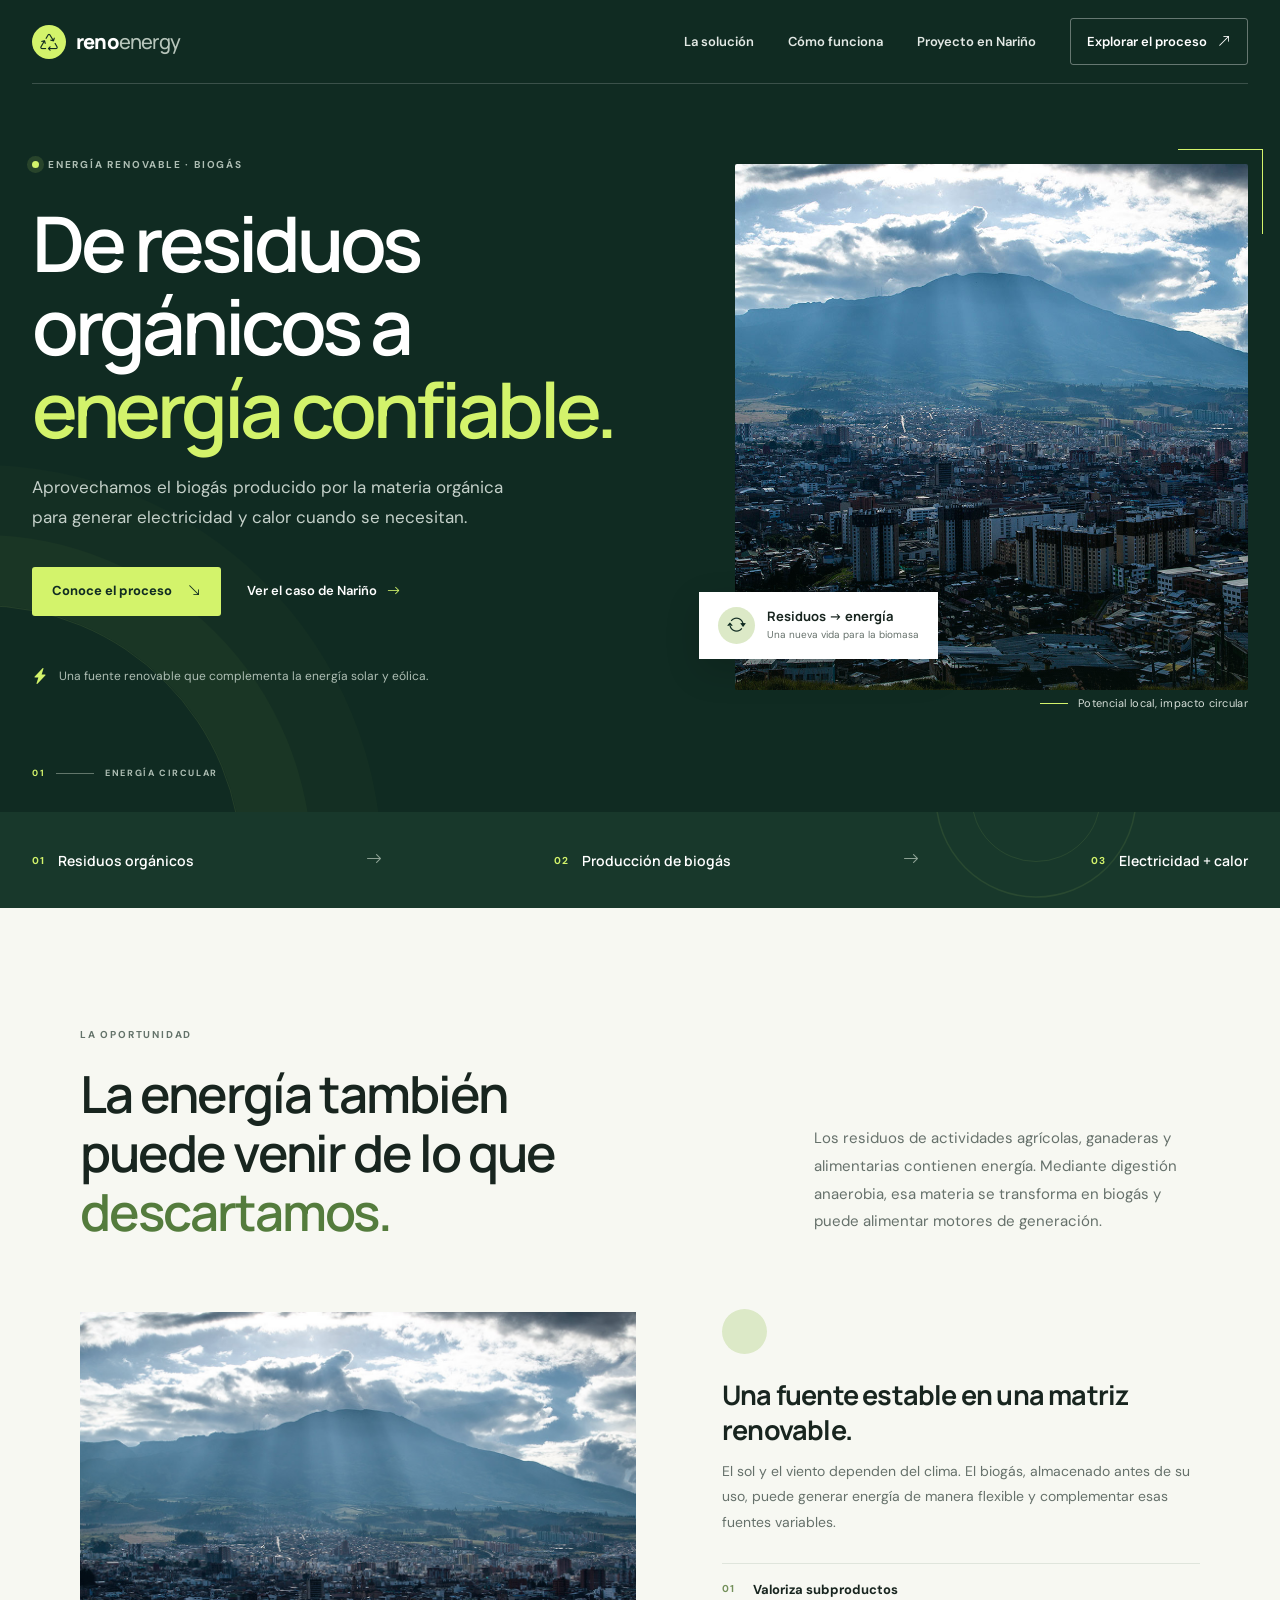
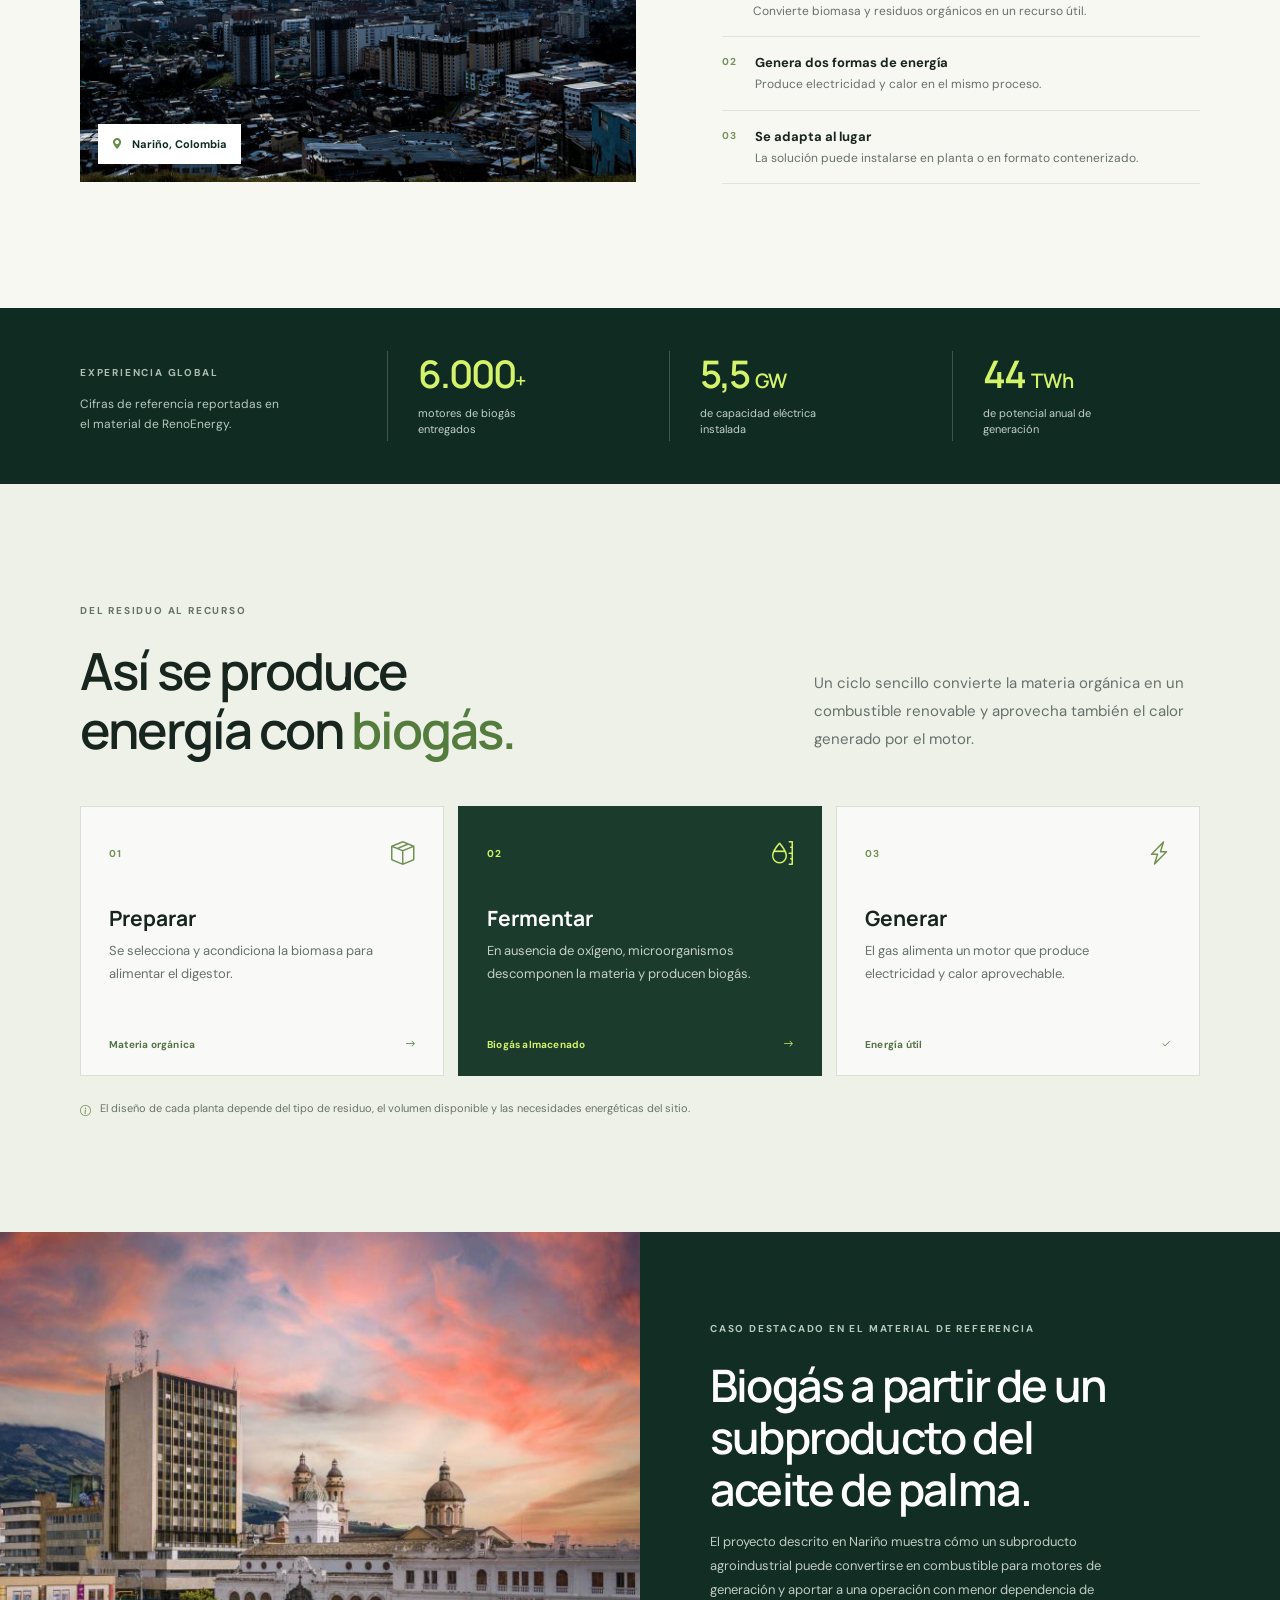
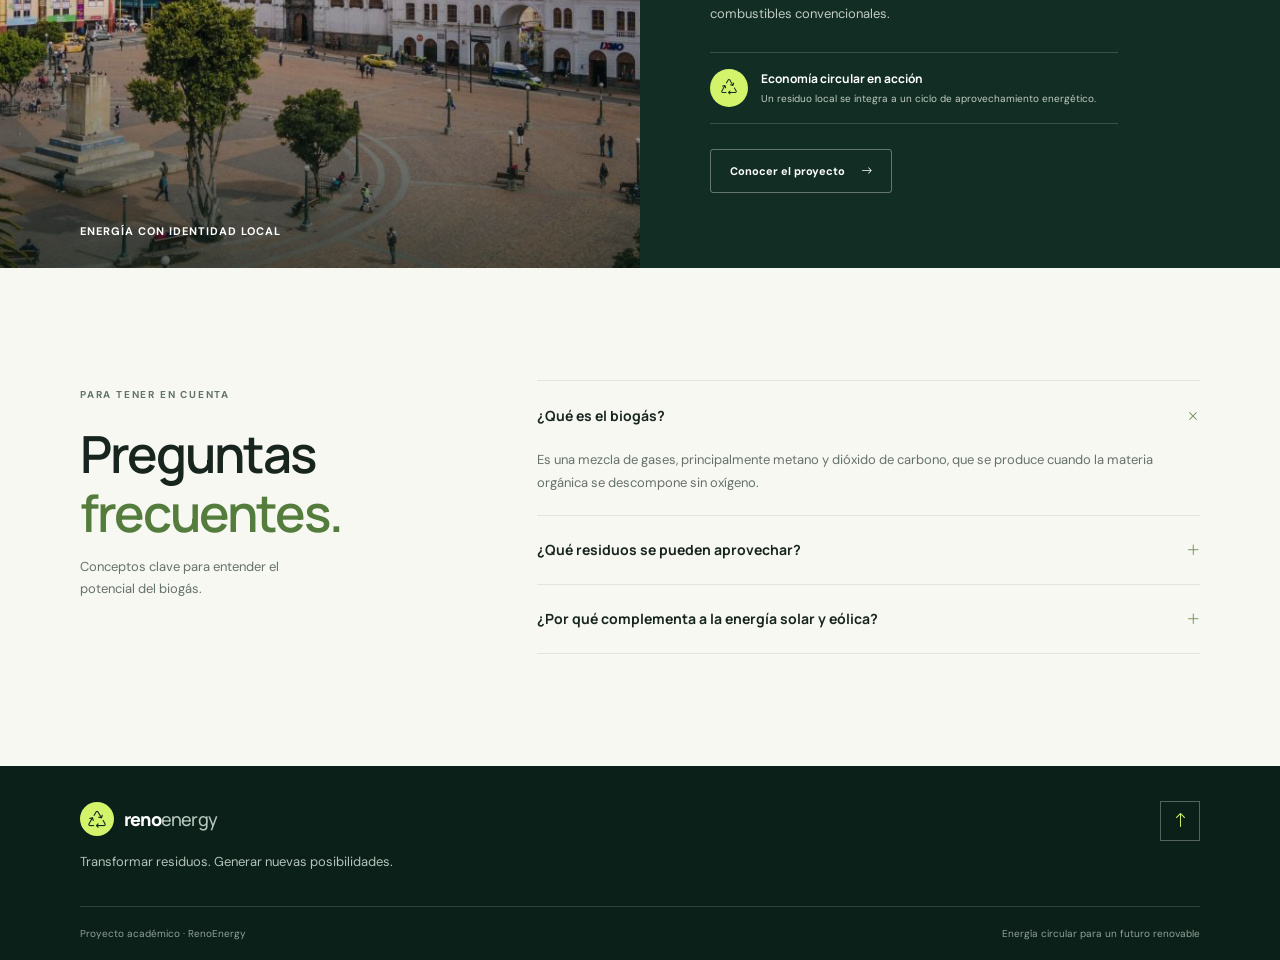
==== commit e4bce358: "Organize RenoEnergy pages and unify design" ====
--- a/sitio/index.html
+++ b/sitio/index.html
@@ -23,9 +23,9 @@
       <button class="menu-toggle" type="button" aria-label="Abrir menú" aria-expanded="false"><i class="bi bi-list"></i></button>
       <nav class="site-nav" aria-label="Navegación principal">
         <a href="#solucion">La solución</a>
-        <a href="#proceso">Cómo funciona</a>
-        <a href="#nariño">Proyecto en Nariño</a>
-        <a class="nav-cta" href="#proceso">Explorar el proceso <i class="bi bi-arrow-up-right"></i></a>
+        <a href="proceso.html">Cómo funciona</a>
+        <a href="proyecto-narino.html">Proyecto en Nariño</a>
+        <a class="nav-cta" href="proceso.html">Explorar el proceso <i class="bi bi-arrow-up-right"></i></a>
       </nav>
     </div>
   </header>
@@ -37,8 +37,8 @@
         <h1>De residuos orgánicos a <em>energía confiable.</em></h1>
         <p class="hero-lede">Aprovechamos el biogás producido por la materia orgánica para generar electricidad y calor cuando se necesitan.</p>
         <div class="hero-actions">
-          <a class="button button-lime" href="#proceso">Conoce el proceso <i class="bi bi-arrow-down-right"></i></a>
-          <a class="text-link" href="#nariño">Ver el caso de Nariño <i class="bi bi-arrow-right"></i></a>
+          <a class="button button-lime" href="proceso.html">Conoce el proceso <i class="bi bi-arrow-down-right"></i></a>
+          <a class="text-link" href="proyecto-narino.html">Ver el caso de Nariño <i class="bi bi-arrow-right"></i></a>
         </div>
         <div class="hero-note"><i class="bi bi-lightning-charge-fill"></i><span>Una fuente renovable que complementa la energía solar y eólica.</span></div>
       </div>
@@ -121,7 +121,7 @@
         <h2>Biogás a partir de un subproducto del aceite de palma.</h2>
         <p>El proyecto descrito en Nariño muestra cómo un subproducto agroindustrial puede convertirse en combustible para motores de generación y aportar a una operación con menor dependencia de combustibles convencionales.</p>
         <div class="case-detail"><span class="case-icon"><i class="bi bi-recycle"></i></span><span><strong>Economía circular en acción</strong><small>Un residuo local se integra a un ciclo de aprovechamiento energético.</small></span></div>
-        <a class="button button-outline" href="#preguntas">Entender la tecnología <i class="bi bi-arrow-right"></i></a>
+        <a class="button button-outline" href="proyecto-narino.html">Conocer el proyecto <i class="bi bi-arrow-right"></i></a>
       </div>
     </section>
 
@@ -141,19 +141,6 @@
     <a class="footer-top" href="#inicio" aria-label="Volver al inicio"><i class="bi bi-arrow-up"></i></a>
     <div class="footer-bottom"><span>Proyecto académico · RenoEnergy</span><span>Energía circular para un futuro renovable</span></div>
   </footer>
-  <script>
-    const menuButton = document.querySelector('.menu-toggle');
-    const siteNav = document.querySelector('.site-nav');
-    menuButton.addEventListener('click', () => {
-      const isOpen = siteNav.classList.toggle('is-open');
-      menuButton.setAttribute('aria-expanded', String(isOpen));
-      menuButton.setAttribute('aria-label', isOpen ? 'Cerrar menú' : 'Abrir menú');
-    });
-    siteNav.querySelectorAll('a').forEach(link => link.addEventListener('click', () => {
-      siteNav.classList.remove('is-open');
-      menuButton.setAttribute('aria-expanded', 'false');
-      menuButton.setAttribute('aria-label', 'Abrir menú');
-    }));
-  </script>
+  <script src="assets/js/site.js" defer></script>
 </body>
 </html>
--- a/sitio/assets/css/reno.css
+++ b/sitio/assets/css/reno.css
@@ -30,6 +30,7 @@
 .nav-cta { padding: 12px 16px; border: 1px solid rgb(255 255 255 / 36%); border-radius: 3px; transition: color .2s ease, background .2s ease, border-color .2s ease; }
 .nav-cta:hover { color: var(--forest); background: var(--lime); border-color: var(--lime); }
 .nav-cta i { margin-left: 8px; }
+.site-nav [aria-current="page"] { color: var(--lime) !important; }
 .menu-toggle { display: none; color: var(--white); border: 0; background: none; font-size: 28px; }
 
 .hero { position: relative; min-height: 690px; padding: 150px max(32px, calc((100% - 1240px) / 2)) 100px; display: grid; grid-template-columns: 1.06fr .94fr; align-items: center; gap: 60px; overflow: hidden; color: var(--white); background: var(--forest); }
@@ -150,6 +151,45 @@
 .footer-top { position: absolute; top: 35px; right: max(32px, calc((100% - 1120px) / 2)); width: 40px; height: 40px; display: grid; place-items: center; border: 1px solid rgb(255 255 255 / 30%); color: var(--lime); }
 .footer-bottom { min-height: 54px; display: flex; align-items: center; justify-content: space-between; gap: 15px; border-top: 1px solid rgb(255 255 255 / 14%); color: #92a198; font-size: 10px; }
 
+/* Shared interior pages */
+.interior-header { position: absolute; }
+.interior-hero { min-height: 425px; padding: 150px max(32px, calc((100% - 1120px) / 2)) 64px; display: flex; flex-direction: column; justify-content: center; color: var(--white); background: var(--forest); }
+.interior-hero h1 { max-width: 820px; margin: 21px 0 15px; font: 600 clamp(42px, 5vw, 65px)/1.1 var(--display); letter-spacing: -3px; }
+.interior-hero h1 em { color: var(--lime); font-style: normal; }
+.interior-hero > p { max-width: 620px; margin: 0; color: #c4d0c9; font-size: 16px; line-height: 1.8; }
+.breadcrumbs { display: flex; align-items: center; gap: 9px; margin-top: 26px; color: #a9bab0; font-size: 11px; }
+.breadcrumbs a { color: var(--lime); }
+.interior-section { padding: 82px max(32px, calc((100% - 1120px) / 2)); }
+.interior-section h2 { margin: 12px 0 18px; font: 700 clamp(30px, 3.5vw, 42px)/1.2 var(--display); letter-spacing: -1.5px; }
+.interior-lede { max-width: 720px; color: var(--muted); font-size: 15px; line-height: 1.9; }
+.process-flow { display: grid; grid-template-columns: repeat(3, 1fr); gap: 16px; margin-top: 42px; }
+.flow-card { min-height: 260px; padding: 25px; background: #eef1e8; border-top: 2px solid #89a26c; }
+.flow-card:nth-child(2) { color: white; background: #1b3b2d; border-color: var(--lime); }
+.flow-card:nth-child(2) p { color: #c5d0c9; }
+.flow-card .step-top { display: flex; align-items: center; justify-content: space-between; color: #6e8d54; font-size: 12px; }
+.flow-card:nth-child(2) .step-top { color: var(--lime); }
+.flow-card .step-top i { font-size: 24px; }
+.flow-card h3 { margin: 28px 0 8px; font: 700 21px var(--display); }
+.flow-card p { margin: 0; color: var(--muted); font-size: 13px; line-height: 1.8; }
+.flow-note { display: grid; grid-template-columns: 1fr 1fr; gap: 45px; margin-top: 58px; padding: 32px; background: white; border: 1px solid var(--line); }
+.flow-note h3 { margin: 0 0 8px; font: 700 18px var(--display); }
+.flow-note p { margin: 0; color: var(--muted); font-size: 13px; line-height: 1.8; }
+.flow-note i { margin-right: 7px; color: #6f8c55; }
+.case-hero { display: grid; grid-template-columns: 1fr .82fr; gap: 60px; align-items: center; }
+.case-hero h2 { max-width: 600px; }
+.case-hero p { color: var(--muted); font-size: 14px; line-height: 1.9; }
+.case-hero img { width: 100%; min-height: 350px; object-fit: cover; }
+.case-facts { display: grid; grid-template-columns: repeat(3, 1fr); gap: 14px; margin-top: 32px; }
+.case-fact { padding: 21px; border: 1px solid var(--line); background: #fff; }
+.case-fact span { display: block; margin-bottom: 10px; color: #69894f; font-size: 10px; font-weight: 700; letter-spacing: 1px; text-transform: uppercase; }
+.case-fact strong { font: 700 14px/1.5 var(--display); }
+.case-banner { padding: 46px; color: white; background: var(--forest); }
+.case-banner h2 { max-width: 700px; margin-top: 14px; }
+.case-banner p { max-width: 710px; margin: 0; color: #c4d0c9; font-size: 14px; line-height: 1.8; }
+.case-followup { padding-top: 0; }
+.interior-cta { display: inline-flex; align-items: center; gap: 10px; margin-top: 22px; color: var(--lime); font-size: 12px; font-weight: 700; }
+.interior-cta:hover { color: white; }
+
 @media (max-width: 900px) {
   .hero { min-height: 650px; grid-template-columns: 1fr .82fr; gap: 28px; padding-top: 140px; }
   .hero h1 { font-size: clamp(45px, 7vw, 65px); }
@@ -162,6 +202,7 @@
   .number-item:first-of-type { padding-left: 0; border-left: 0; }
   .case-content { padding-left: 45px; padding-right: 40px; }
   .faq { gap: 55px; }
+  .case-hero { gap: 35px; }
 }
 @media (max-width: 680px) {
   html { scroll-padding-top: 65px; }
@@ -206,6 +247,18 @@
   .case-content h2 { font-size: 35px; }
   .faq { grid-template-columns: 1fr; gap: 32px; }
   .faq-title p { max-width: none; }
+  .interior-hero { min-height: 390px; padding: 120px 22px 45px; }
+  .interior-hero h1 { font-size: 43px; letter-spacing: -2px; }
+  .interior-hero > p { font-size: 14px; }
+  .interior-section { padding: 64px 22px; }
+  .process-flow, .case-hero, .case-facts, .flow-note { grid-template-columns: 1fr; }
+  .process-flow { gap: 11px; }
+  .flow-card { min-height: 225px; }
+  .flow-note { gap: 24px; padding: 24px; }
+  .case-hero { gap: 24px; }
+  .case-hero img { min-height: 250px; }
+  .case-facts { gap: 10px; }
+  .case-banner { padding: 30px 23px; }
   .faq-list summary { min-height: 62px; font-size: 13px; }
   .site-footer { padding: 31px 22px 0; }
   .footer-top { top: 31px; right: 22px; }
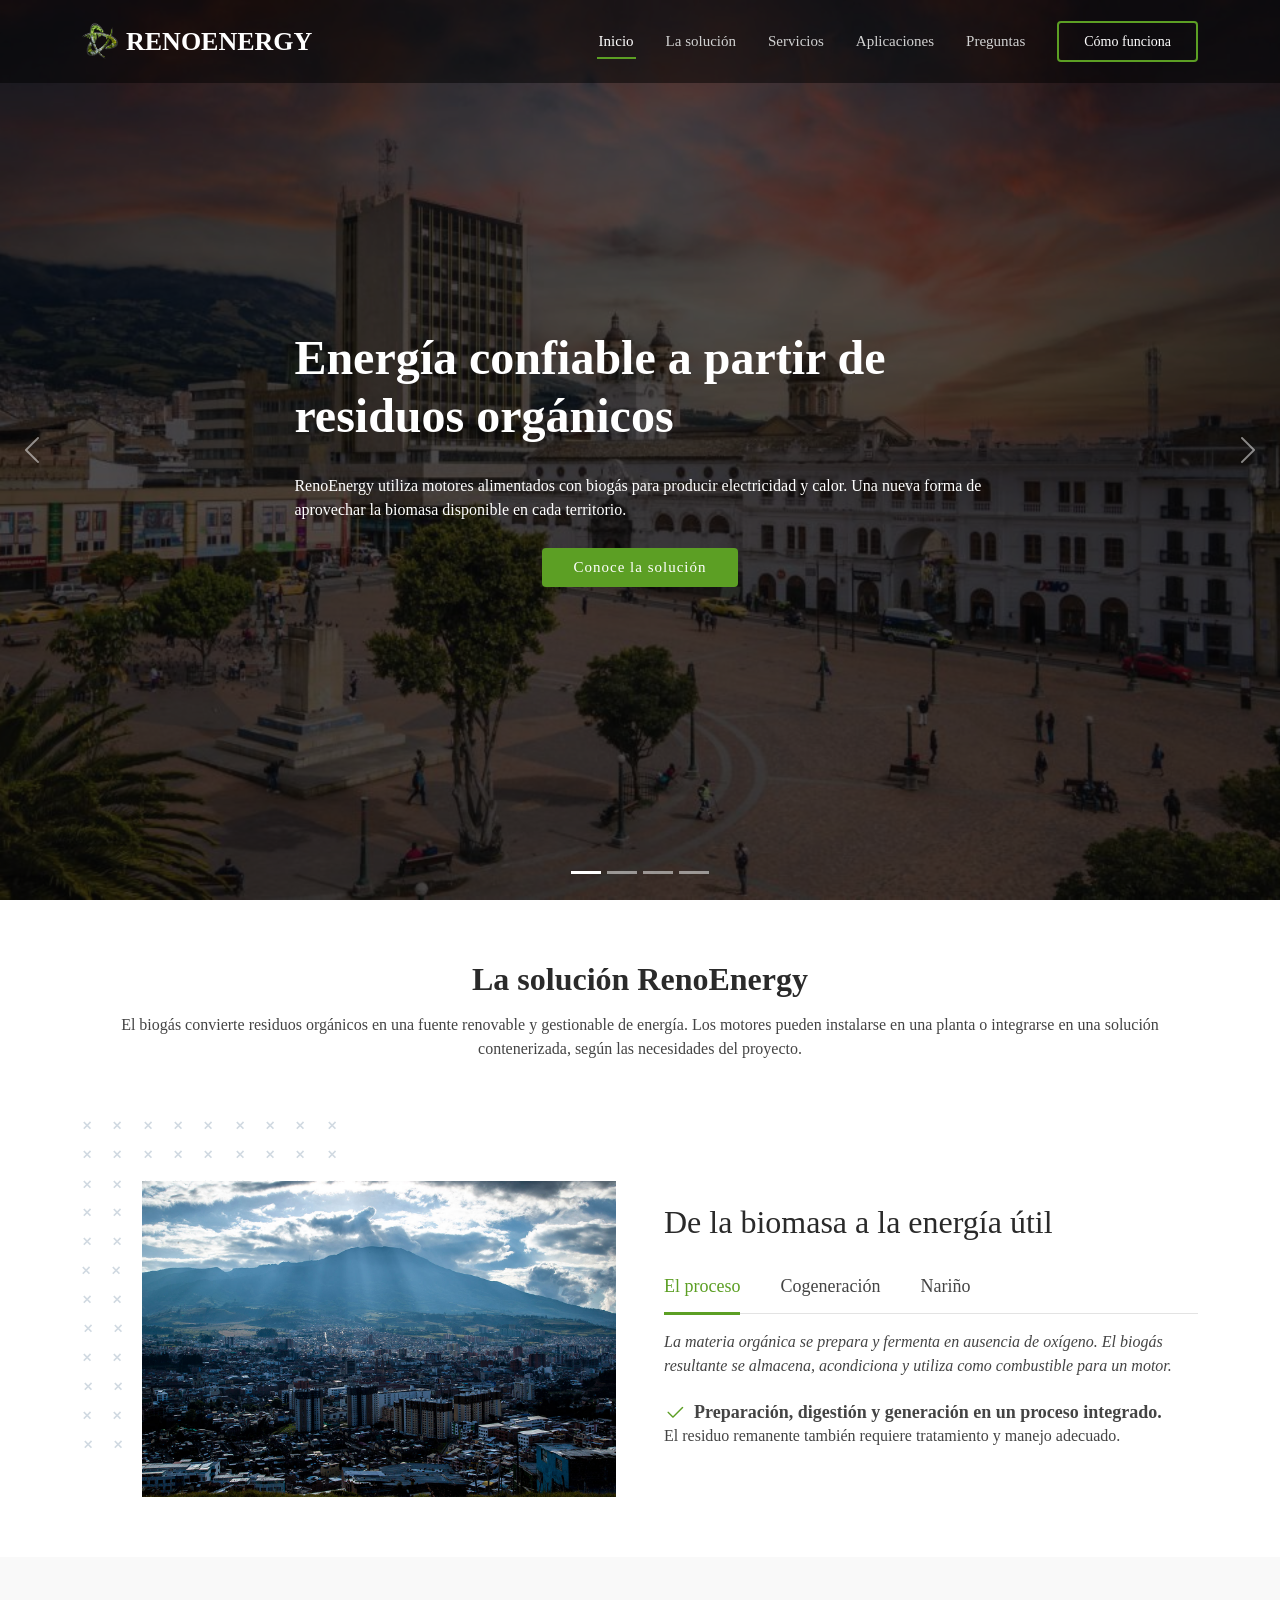
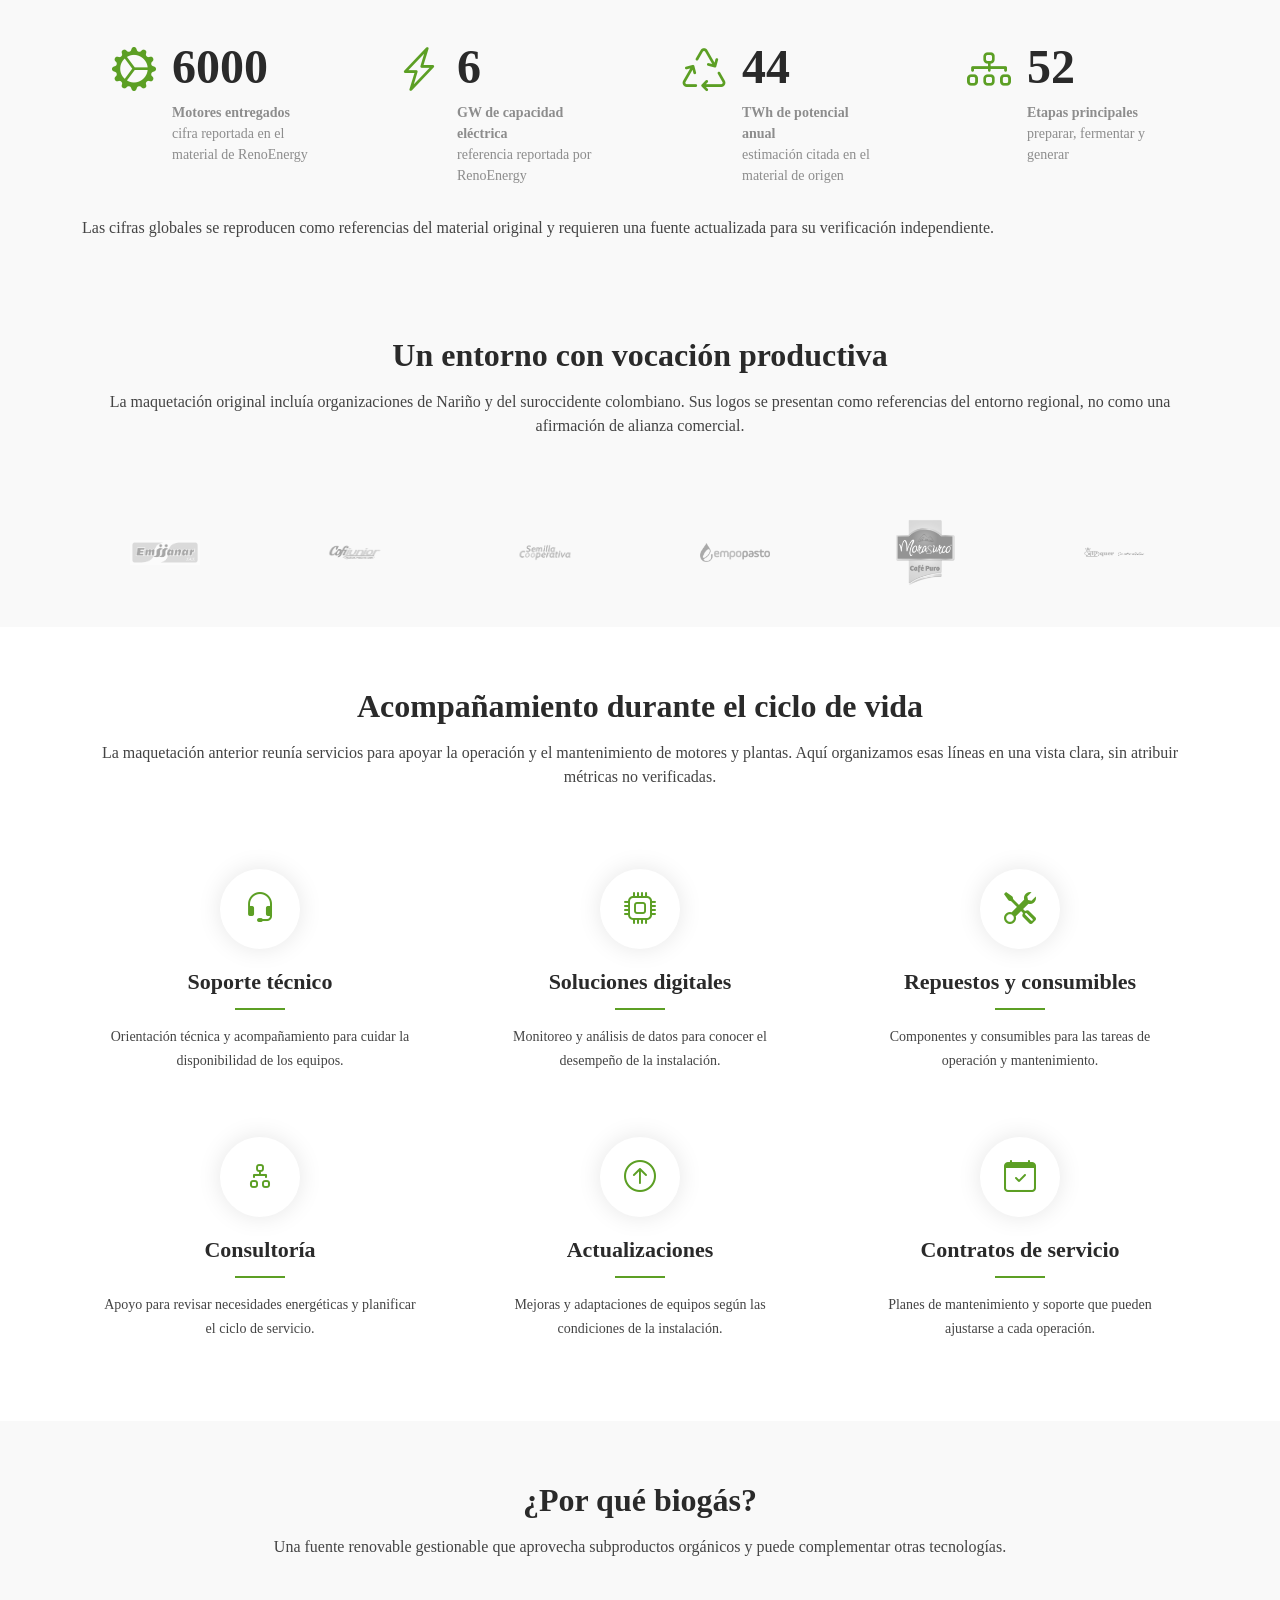
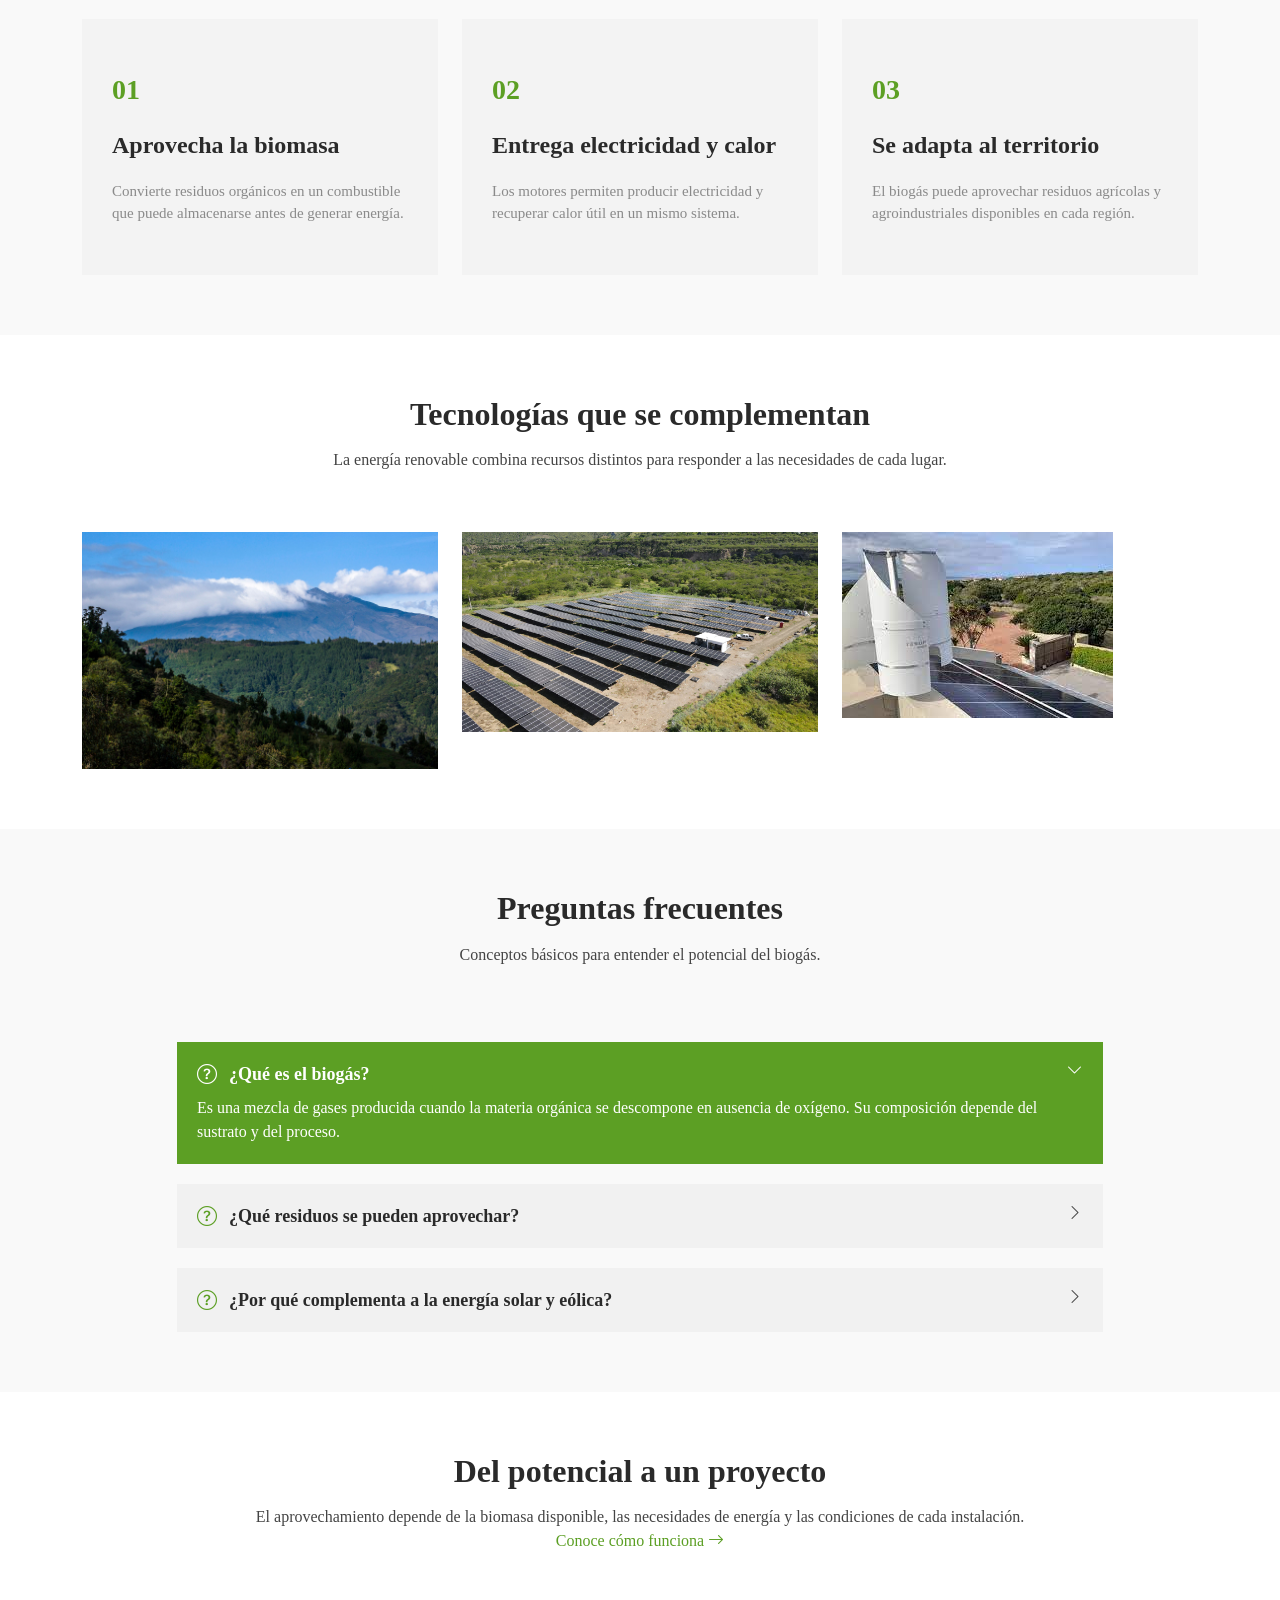
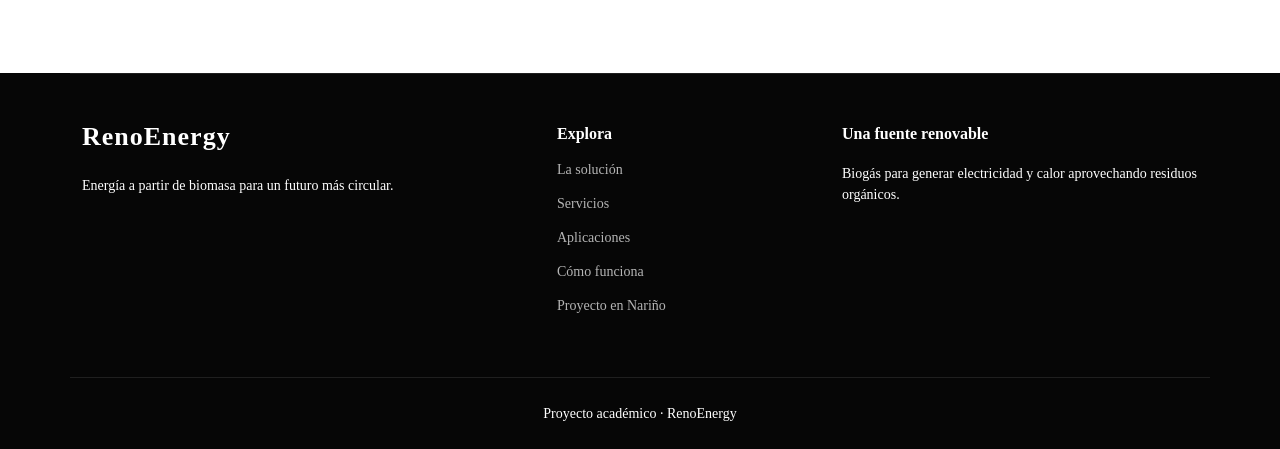
==== commit 6092b0f8: "Restore RenoEnergy original layout and content" ====
--- a/sitio/index.html
+++ b/sitio/index.html
@@ -1,146 +1,214 @@
-<!doctype html>
+<!DOCTYPE html>
 <html lang="es">
 <head>
   <meta charset="utf-8">
-  <meta name="viewport" content="width=device-width, initial-scale=1">
-  <meta name="description" content="RenoEnergy convierte residuos orgánicos en biogás para generar electricidad y calor de forma confiable.">
-  <meta name="theme-color" content="#102b22">
-  <title>RenoEnergy | Energía que nace de lo orgánico</title>
-  <link rel="icon" href="assets/img/favicon.png">
-  <link rel="preconnect" href="https://fonts.googleapis.com">
-  <link rel="preconnect" href="https://fonts.gstatic.com" crossorigin>
-  <link href="https://fonts.googleapis.com/css2?family=DM+Sans:wght@400;500;600;700&family=Manrope:wght@400;500;600;700;800&display=swap" rel="stylesheet">
+  <meta name="viewport" content="width=device-width, initial-scale=1.0">
+  <meta name="description" content="RenoEnergy: motores que convierten el biogás de residuos orgánicos en electricidad y calor.">
+  <meta name="theme-color" content="#183d2c">
+  <title>RenoEnergy | Energía renovable a partir de biogás</title>
+  <link href="assets/img/favicon.png" rel="icon">
+  <link href="assets/img/apple-touch-icon.png" rel="apple-touch-icon">
+  <link href="https://fonts.googleapis.com" rel="preconnect">
+  <link href="https://fonts.gstatic.com" rel="preconnect" crossorigin>
+  <link href="https://fonts.googleapis.com/css2?family=Roboto:wght@300;400;500;700;900&family=Merriweather:wght@300;400;700;900&family=Playfair+Display:wght@400;500;600;700;800&display=swap" rel="stylesheet">
+  <link href="assets/vendor/bootstrap/css/bootstrap.min.css" rel="stylesheet">
   <link href="assets/vendor/bootstrap-icons/bootstrap-icons.css" rel="stylesheet">
-  <link href="assets/css/reno.css" rel="stylesheet">
+  <link href="assets/vendor/aos/aos.css" rel="stylesheet">
+  <link href="assets/css/main.css" rel="stylesheet">
 </head>
-<body>
-  <header class="site-header">
-    <div class="nav-wrap">
-      <a class="brand" href="#inicio" aria-label="RenoEnergy, inicio">
-        <span class="brand-mark"><i class="bi bi-recycle"></i></span>
-        <span>reno<span class="brand-light">energy</span></span>
+<body class="index-page">
+  <header id="header" class="header d-flex align-items-center fixed-top">
+    <div class="container-fluid container-xl position-relative d-flex align-items-center">
+      <a href="index.html" class="logo d-flex align-items-center me-auto" aria-label="RenoEnergy, inicio">
+        <img src="assets/img/logo.png" alt="">
+        <h1 class="sitename">RenoEnergy</h1>
       </a>
-      <button class="menu-toggle" type="button" aria-label="Abrir menú" aria-expanded="false"><i class="bi bi-list"></i></button>
-      <nav class="site-nav" aria-label="Navegación principal">
-        <a href="#solucion">La solución</a>
-        <a href="proceso.html">Cómo funciona</a>
-        <a href="proyecto-narino.html">Proyecto en Nariño</a>
-        <a class="nav-cta" href="proceso.html">Explorar el proceso <i class="bi bi-arrow-up-right"></i></a>
+      <nav id="navmenu" class="navmenu" aria-label="Navegación principal">
+        <ul>
+          <li><a href="#hero" class="active">Inicio</a></li>
+          <li><a href="#about">La solución</a></li>
+          <li><a href="#services">Servicios</a></li>
+          <li><a href="#applications">Aplicaciones</a></li>
+          <li><a href="#faq">Preguntas</a></li>
+        </ul>
+        <i class="mobile-nav-toggle d-xl-none bi bi-list" aria-label="Abrir menú"></i>
       </nav>
+      <a class="btn-getstarted" href="proceso.html">Cómo funciona</a>
     </div>
   </header>
 
-  <main>
-    <section class="hero" id="inicio">
-      <div class="hero-copy">
-        <div class="eyebrow"><span class="eyebrow-dot"></span> Energía renovable · Biogás</div>
-        <h1>De residuos orgánicos a <em>energía confiable.</em></h1>
-        <p class="hero-lede">Aprovechamos el biogás producido por la materia orgánica para generar electricidad y calor cuando se necesitan.</p>
-        <div class="hero-actions">
-          <a class="button button-lime" href="proceso.html">Conoce el proceso <i class="bi bi-arrow-down-right"></i></a>
-          <a class="text-link" href="proyecto-narino.html">Ver el caso de Nariño <i class="bi bi-arrow-right"></i></a>
-        </div>
-        <div class="hero-note"><i class="bi bi-lightning-charge-fill"></i><span>Una fuente renovable que complementa la energía solar y eólica.</span></div>
-      </div>
-      <div class="hero-visual" role="img" aria-label="Paisaje andino de Nariño al atardecer">
-        <div class="hero-image"></div>
-        <div class="visual-caption"><span class="caption-line"></span><span>Potencial local, impacto circular</span></div>
-        <div class="floating-card"><span class="card-icon"><i class="bi bi-arrow-repeat"></i></span><div><strong>Residuos → energía</strong><small>Una nueva vida para la biomasa</small></div></div>
-      </div>
-      <div class="hero-index"><span>01</span><span class="index-rule"></span><span>ENERGÍA CIRCULAR</span></div>
-    </section>
-
-    <section class="intro-strip" aria-label="Resumen de la propuesta">
-      <div><span class="strip-number">01</span><span>Residuos orgánicos</span></div>
-      <i class="bi bi-arrow-right"></i>
-      <div><span class="strip-number">02</span><span>Producción de biogás</span></div>
-      <i class="bi bi-arrow-right"></i>
-      <div><span class="strip-number">03</span><span>Electricidad + calor</span></div>
-      <span class="strip-orbit orbit-one"></span><span class="strip-orbit orbit-two"></span>
-    </section>
-
-    <section class="section solution" id="solucion">
-      <div class="section-heading">
-        <div><span class="eyebrow eyebrow-dark">La oportunidad</span><h2>La energía también<br>puede venir de lo que <em>descartamos.</em></h2></div>
-        <p>Los residuos de actividades agrícolas, ganaderas y alimentarias contienen energía. Mediante digestión anaerobia, esa materia se transforma en biogás y puede alimentar motores de generación.</p>
-      </div>
-      <div class="solution-grid">
-        <article class="solution-photo">
-          <img src="assets/img/about.jpg" alt="Vista de Pasto y el paisaje andino de Nariño" loading="lazy">
-          <div class="photo-tag"><i class="bi bi-geo-alt-fill"></i> Nariño, Colombia</div>
-        </article>
-        <div class="solution-copy">
-          <div class="solution-mark"><i class="bi bi-leaf"></i></div>
-          <h3>Una fuente estable en una matriz renovable.</h3>
-          <p>El sol y el viento dependen del clima. El biogás, almacenado antes de su uso, puede generar energía de manera flexible y complementar esas fuentes variables.</p>
-          <div class="benefit-list">
-            <div><span>01</span><p><strong>Valoriza subproductos</strong><br>Convierte biomasa y residuos orgánicos en un recurso útil.</p></div>
-            <div><span>02</span><p><strong>Genera dos formas de energía</strong><br>Produce electricidad y calor en el mismo proceso.</p></div>
-            <div><span>03</span><p><strong>Se adapta al lugar</strong><br>La solución puede instalarse en planta o en formato contenerizado.</p></div>
-          </div>
-        </div>
-      </div>
-    </section>
-
-    <section class="numbers-band" aria-label="Cifras de referencia de RenoEnergy">
-      <div class="numbers-intro"><span class="eyebrow">Experiencia global</span><p>Cifras de referencia reportadas en el material de RenoEnergy.</p></div>
-      <div class="number-item"><strong>6.000<span>+</span></strong><small>motores de biogás entregados</small></div>
-      <div class="number-item"><strong>5,5 <span>GW</span></strong><small>de capacidad eléctrica instalada</small></div>
-      <div class="number-item"><strong>44 <span>TWh</span></strong><small>de potencial anual de generación</small></div>
-    </section>
-
-    <section class="section process" id="proceso">
-      <div class="section-heading process-heading">
-        <div><span class="eyebrow eyebrow-dark">Del residuo al recurso</span><h2>Así se produce<br>energía con <em>biogás.</em></h2></div>
-        <p>Un ciclo sencillo convierte la materia orgánica en un combustible renovable y aprovecha también el calor generado por el motor.</p>
-      </div>
-      <div class="process-steps">
-        <article class="process-card">
-          <div class="step-top"><span>01</span><i class="bi bi-box-seam"></i></div>
-          <h3>Preparar</h3><p>Se selecciona y acondiciona la biomasa para alimentar el digestor.</p>
-          <div class="step-foot">Materia orgánica <i class="bi bi-arrow-right"></i></div>
-        </article>
-        <article class="process-card process-card-featured">
-          <div class="step-top"><span>02</span><i class="bi bi-moisture"></i></div>
-          <h3>Fermentar</h3><p>En ausencia de oxígeno, microorganismos descomponen la materia y producen biogás.</p>
-          <div class="step-foot">Biogás almacenado <i class="bi bi-arrow-right"></i></div>
-        </article>
-        <article class="process-card">
-          <div class="step-top"><span>03</span><i class="bi bi-lightning-charge"></i></div>
-          <h3>Generar</h3><p>El gas alimenta un motor que produce electricidad y calor aprovechable.</p>
-          <div class="step-foot">Energía útil <i class="bi bi-check2"></i></div>
-        </article>
-      </div>
-      <p class="process-footnote"><i class="bi bi-info-circle"></i> El diseño de cada planta depende del tipo de residuo, el volumen disponible y las necesidades energéticas del sitio.</p>
-    </section>
-
-    <section class="case-study" id="nariño">
-      <div class="case-image"><img src="assets/assets/img/Maquetacion/RenoEnergy/hero-carousel/hero-carousel-1.jpg" alt="Centro de Pasto, en el departamento de Nariño" loading="lazy"><span class="case-image-label">Energía con identidad local</span></div>
-      <div class="case-content">
-        <span class="eyebrow">Caso destacado en el material de referencia</span>
-        <h2>Biogás a partir de un subproducto del aceite de palma.</h2>
-        <p>El proyecto descrito en Nariño muestra cómo un subproducto agroindustrial puede convertirse en combustible para motores de generación y aportar a una operación con menor dependencia de combustibles convencionales.</p>
-        <div class="case-detail"><span class="case-icon"><i class="bi bi-recycle"></i></span><span><strong>Economía circular en acción</strong><small>Un residuo local se integra a un ciclo de aprovechamiento energético.</small></span></div>
-        <a class="button button-outline" href="proyecto-narino.html">Conocer el proyecto <i class="bi bi-arrow-right"></i></a>
-      </div>
-    </section>
-
-    <section class="section faq" id="preguntas">
-      <div class="faq-title"><span class="eyebrow eyebrow-dark">Para tener en cuenta</span><h2>Preguntas<br><em>frecuentes.</em></h2><p>Conceptos clave para entender el potencial del biogás.</p></div>
-      <div class="faq-list">
-        <details open><summary>¿Qué es el biogás?<i class="bi bi-plus-lg"></i></summary><p>Es una mezcla de gases, principalmente metano y dióxido de carbono, que se produce cuando la materia orgánica se descompone sin oxígeno.</p></details>
-        <details><summary>¿Qué residuos se pueden aprovechar?<i class="bi bi-plus-lg"></i></summary><p>Dependiendo del diseño de la planta, pueden utilizarse residuos agrícolas, estiércol, lodos y subproductos de la industria alimentaria.</p></details>
-        <details><summary>¿Por qué complementa a la energía solar y eólica?<i class="bi bi-plus-lg"></i></summary><p>El biogás puede almacenarse antes de utilizarse. Esto permite planear la generación y apoyar el suministro cuando baja la producción solar o eólica.</p></details>
-      </div>
+  <main class="main">
+    <section id="hero" class="hero section dark-background">
+      <div id="hero-carousel" class="carousel slide carousel-fade" data-bs-ride="carousel" data-bs-interval="6000">
+        <div class="carousel-item active">
+          <img src="assets/img/hero-carousel/hero-carousel-1.jpg" alt="Vista del centro de Pasto al atardecer">
+          <div class="carousel-container">
+            <h2>Energía confiable a partir de residuos orgánicos</h2>
+            <p>RenoEnergy utiliza motores alimentados con biogás para producir electricidad y calor. Una nueva forma de aprovechar la biomasa disponible en cada territorio.</p>
+            <a href="#about" class="btn-get-started">Conoce la solución</a>
+          </div>
+        </div>
+        <div class="carousel-item">
+          <img src="assets/img/hero-carousel/hero-carousel-2.jpg" alt="Paisaje verde de montaña en Nariño" loading="lazy">
+          <div class="carousel-container">
+            <h2>Los residuos también pueden generar valor</h2>
+            <p>La digestión anaerobia transforma residuos agrícolas, ganaderos y agroindustriales en biogás, un combustible renovable que puede almacenarse y utilizarse cuando hace falta.</p>
+            <a href="proceso.html" class="btn-get-started">Ver el proceso</a>
+          </div>
+        </div>
+        <div class="carousel-item">
+          <img src="assets/img/hero-carousel/hero-carousel-3.jpg" alt="Vista urbana de Pasto, Nariño" loading="lazy">
+          <div class="carousel-container">
+            <h2>Electricidad y calor en un mismo sistema</h2>
+            <p>La generación combinada aprovecha el motor de biogás para producir energía eléctrica y recuperar calor útil para las operaciones.</p>
+            <a href="#services" class="btn-get-started">Explora los servicios</a>
+          </div>
+        </div>
+        <div class="carousel-item">
+          <img src="assets/img/hero-carousel/hero-carousel-4.jpg" alt="Paisaje natural del departamento de Nariño" loading="lazy">
+          <div class="carousel-container">
+            <h2>Una oportunidad para la energía local</h2>
+            <p>El caso de referencia en Nariño muestra el potencial de producir biogás a partir de un subproducto del aceite de palma.</p>
+            <a href="proyecto-narino.html" class="btn-get-started">Conoce el caso</a>
+          </div>
+        </div>
+        <a class="carousel-control-prev" href="#hero-carousel" role="button" data-bs-slide="prev" aria-label="Diapositiva anterior"><span class="carousel-control-prev-icon bi bi-chevron-left" aria-hidden="true"></span></a>
+        <a class="carousel-control-next" href="#hero-carousel" role="button" data-bs-slide="next" aria-label="Diapositiva siguiente"><span class="carousel-control-next-icon bi bi-chevron-right" aria-hidden="true"></span></a>
+        <ol class="carousel-indicators"></ol>
+      </div>
+    </section>
+
+    <section id="about" class="about section">
+      <div class="container section-title" data-aos="fade-up">
+        <h2>La solución RenoEnergy</h2>
+        <p>El biogás convierte residuos orgánicos en una fuente renovable y gestionable de energía. Los motores pueden instalarse en una planta o integrarse en una solución contenerizada, según las necesidades del proyecto.</p>
+      </div>
+      <div class="container" data-aos="fade-up">
+        <div class="row g-4 g-lg-5 align-items-center" data-aos="fade-up" data-aos-delay="200">
+          <div class="col-lg-6">
+            <div class="about-img"><img src="assets/img/about.jpg" class="img-fluid" alt="Pasto y el paisaje andino de Nariño" loading="lazy"></div>
+          </div>
+          <div class="col-lg-6">
+            <h3 class="pt-0 pt-lg-5">De la biomasa a la energía útil</h3>
+            <ul class="nav nav-pills mb-3" role="tablist">
+              <li><a class="nav-link active" data-bs-toggle="pill" href="#about-tab1" role="tab">El proceso</a></li>
+              <li><a class="nav-link" data-bs-toggle="pill" href="#about-tab2" role="tab">Cogeneración</a></li>
+              <li><a class="nav-link" data-bs-toggle="pill" href="#about-tab3" role="tab">Nariño</a></li>
+            </ul>
+            <div class="tab-content">
+              <div class="tab-pane fade show active" id="about-tab1" role="tabpanel">
+                <p class="fst-italic">La materia orgánica se prepara y fermenta en ausencia de oxígeno. El biogás resultante se almacena, acondiciona y utiliza como combustible para un motor.</p>
+                <div class="d-flex align-items-center mt-4"><i class="bi bi-check2"></i><h4>Preparación, digestión y generación en un proceso integrado.</h4></div>
+                <p>El residuo remanente también requiere tratamiento y manejo adecuado.</p>
+              </div>
+              <div class="tab-pane fade" id="about-tab2" role="tabpanel">
+                <p class="fst-italic">La cogeneración produce electricidad y permite recuperar calor del motor para otros usos en la instalación.</p>
+                <div class="d-flex align-items-center mt-4"><i class="bi bi-check2"></i><h4>Dos formas de energía a partir de un mismo combustible renovable.</h4></div>
+                <p>El diseño depende del tipo y volumen de biomasa, así como de la demanda energética del sitio.</p>
+              </div>
+              <div class="tab-pane fade" id="about-tab3" role="tabpanel">
+                <p class="fst-italic">La documentación de RenoEnergy destaca una planta en Nariño que produce biogás a partir de un subproducto de la industria del aceite de palma.</p>
+                <div class="d-flex align-items-center mt-4"><i class="bi bi-check2"></i><h4>Un ejemplo de aprovechamiento de biomasa agroindustrial.</h4></div>
+                <p><a href="proyecto-narino.html">Leer el resumen del caso <i class="bi bi-arrow-right"></i></a></p>
+              </div>
+            </div>
+          </div>
+        </div>
+      </div>
+    </section>
+
+    <section id="stats" class="stats section light-background">
+      <div class="container" data-aos="fade-up">
+        <div class="row gy-4">
+          <div class="col-lg-3 col-md-6"><div class="stats-item"><i class="bi bi-gear-wide-connected"></i><span data-purecounter-start="0" data-purecounter-end="6000" data-purecounter-duration="1" class="purecounter"></span><p><strong>Motores entregados</strong><br>cifra reportada en el material de RenoEnergy</p></div></div>
+          <div class="col-lg-3 col-md-6"><div class="stats-item"><i class="bi bi-lightning-charge"></i><span data-purecounter-start="0" data-purecounter-end="5.5" data-purecounter-duration="1" class="purecounter">5,5</span><p><strong>GW de capacidad eléctrica</strong><br>referencia reportada por RenoEnergy</p></div></div>
+          <div class="col-lg-3 col-md-6"><div class="stats-item"><i class="bi bi-recycle"></i><span data-purecounter-start="0" data-purecounter-end="44" data-purecounter-duration="1" class="purecounter"></span><p><strong>TWh de potencial anual</strong><br>estimación citada en el material de origen</p></div></div>
+          <div class="col-lg-3 col-md-6"><div class="stats-item"><i class="bi bi-diagram-3"></i><span class="purecounter">3</span><p><strong>Etapas principales</strong><br>preparar, fermentar y generar</p></div></div>
+        </div>
+        <p class="stats-note">Las cifras globales se reproducen como referencias del material original y requieren una fuente actualizada para su verificación independiente.</p>
+      </div>
+    </section>
+
+    <section id="region" class="clients section light-background">
+      <div class="container section-title" data-aos="fade-up">
+        <h2>Un entorno con vocación productiva</h2>
+        <p>La maquetación original incluía organizaciones de Nariño y del suroccidente colombiano. Sus logos se presentan como referencias del entorno regional, no como una afirmación de alianza comercial.</p>
+      </div>
+      <div class="container" data-aos="fade-up" data-aos-delay="100">
+        <div class="row gy-4 align-items-center">
+          <div class="col-xl-2 col-md-4 col-6 client-logo"><img src="assets/img/clients/client-1.png" class="img-fluid" alt="Emssanar" loading="lazy"></div>
+          <div class="col-xl-2 col-md-4 col-6 client-logo"><img src="assets/img/clients/client-2.png" class="img-fluid" alt="Cofunior" loading="lazy"></div>
+          <div class="col-xl-2 col-md-4 col-6 client-logo"><img src="assets/img/clients/client-3.png" class="img-fluid" alt="Semilla Cooperativa" loading="lazy"></div>
+          <div class="col-xl-2 col-md-4 col-6 client-logo"><img src="assets/img/clients/client-4.png" class="img-fluid" alt="Empopasto" loading="lazy"></div>
+          <div class="col-xl-2 col-md-4 col-6 client-logo"><img src="assets/img/clients/client-5.png" class="img-fluid" alt="Morasurco Café Puro" loading="lazy"></div>
+          <div class="col-xl-2 col-md-4 col-6 client-logo"><img src="assets/img/clients/client-6.png" class="img-fluid" alt="Duquer" loading="lazy"></div>
+        </div>
+      </div>
+    </section>
+
+    <section id="services" class="services section">
+      <div class="container section-title" data-aos="fade-up">
+        <h2>Acompañamiento durante el ciclo de vida</h2>
+        <p>La maquetación anterior reunía servicios para apoyar la operación y el mantenimiento de motores y plantas. Aquí organizamos esas líneas en una vista clara, sin atribuir métricas no verificadas.</p>
+      </div>
+      <div class="container"><div class="row gy-4">
+        <div class="col-lg-4 col-md-6" data-aos="fade-up"><div class="service-item position-relative"><div class="icon"><i class="bi bi-headset"></i></div><h3>Soporte técnico</h3><p>Orientación técnica y acompañamiento para cuidar la disponibilidad de los equipos.</p></div></div>
+        <div class="col-lg-4 col-md-6" data-aos="fade-up" data-aos-delay="100"><div class="service-item position-relative"><div class="icon"><i class="bi bi-cpu"></i></div><h3>Soluciones digitales</h3><p>Monitoreo y análisis de datos para conocer el desempeño de la instalación.</p></div></div>
+        <div class="col-lg-4 col-md-6" data-aos="fade-up" data-aos-delay="200"><div class="service-item position-relative"><div class="icon"><i class="bi bi-tools"></i></div><h3>Repuestos y consumibles</h3><p>Componentes y consumibles para las tareas de operación y mantenimiento.</p></div></div>
+        <div class="col-lg-4 col-md-6" data-aos="fade-up"><div class="service-item position-relative"><div class="icon"><i class="bi bi-diagram-2"></i></div><h3>Consultoría</h3><p>Apoyo para revisar necesidades energéticas y planificar el ciclo de servicio.</p></div></div>
+        <div class="col-lg-4 col-md-6" data-aos="fade-up" data-aos-delay="100"><div class="service-item position-relative"><div class="icon"><i class="bi bi-arrow-up-circle"></i></div><h3>Actualizaciones</h3><p>Mejoras y adaptaciones de equipos según las condiciones de la instalación.</p></div></div>
+        <div class="col-lg-4 col-md-6" data-aos="fade-up" data-aos-delay="200"><div class="service-item position-relative"><div class="icon"><i class="bi bi-calendar-check"></i></div><h3>Contratos de servicio</h3><p>Planes de mantenimiento y soporte que pueden ajustarse a cada operación.</p></div></div>
+      </div></div>
+    </section>
+
+    <section id="why-us" class="why-us section light-background">
+      <div class="container section-title" data-aos="fade-up"><h2>¿Por qué biogás?</h2><p>Una fuente renovable gestionable que aprovecha subproductos orgánicos y puede complementar otras tecnologías.</p></div>
+      <div class="container"><div class="row gy-4">
+        <div class="col-lg-4" data-aos="fade-up"><div class="card-item"><span>01</span><h4><a href="proceso.html">Aprovecha la biomasa</a></h4><p>Convierte residuos orgánicos en un combustible que puede almacenarse antes de generar energía.</p></div></div>
+        <div class="col-lg-4" data-aos="fade-up" data-aos-delay="100"><div class="card-item"><span>02</span><h4><a href="proceso.html">Entrega electricidad y calor</a></h4><p>Los motores permiten producir electricidad y recuperar calor útil en un mismo sistema.</p></div></div>
+        <div class="col-lg-4" data-aos="fade-up" data-aos-delay="200"><div class="card-item"><span>03</span><h4><a href="proyecto-narino.html">Se adapta al territorio</a></h4><p>El biogás puede aprovechar residuos agrícolas y agroindustriales disponibles en cada región.</p></div></div>
+      </div></div>
+    </section>
+
+    <section id="applications" class="portfolio section">
+      <div class="container section-title" data-aos="fade-up"><h2>Tecnologías que se complementan</h2><p>La energía renovable combina recursos distintos para responder a las necesidades de cada lugar.</p></div>
+      <div class="container"><div class="row gy-4">
+        <div class="col-lg-4 col-md-6 portfolio-item"><img src="assets/img/hero-carousel/hero-carousel-2.jpg" class="img-fluid" alt="Paisaje rural de Nariño" loading="lazy"><div class="portfolio-info"><h4>Biogás</h4><p>Generación gestionable a partir de residuos orgánicos</p><a href="proyecto-narino.html" class="details-link" title="Ver caso de Nariño"><i class="bi bi-link-45deg"></i></a></div></div>
+        <div class="col-lg-4 col-md-6 portfolio-item"><img src="assets/img/portfolio/app-1.jpg" class="img-fluid" alt="Instalación de paneles solares" loading="lazy"><div class="portfolio-info"><h4>Energía solar</h4><p>Generación renovable que depende de la radiación disponible</p><a href="proceso.html" class="details-link" title="Cómo se complementa el biogás"><i class="bi bi-link-45deg"></i></a></div></div>
+        <div class="col-lg-4 col-md-6 portfolio-item"><img src="assets/img/portfolio/product-1.jpg" class="img-fluid" alt="Sistema de generación renovable con paneles y aerogenerador" loading="lazy"><div class="portfolio-info"><h4>Energía eólica</h4><p>Una fuente variable que puede complementarse con biogás</p><a href="proceso.html" class="details-link" title="Cómo se complementa el biogás"><i class="bi bi-link-45deg"></i></a></div></div>
+      </div></div>
+    </section>
+
+    <section id="faq" class="faq section light-background">
+      <div class="container section-title" data-aos="fade-up"><h2>Preguntas frecuentes</h2><p>Conceptos básicos para entender el potencial del biogás.</p></div>
+      <div class="container"><div class="row justify-content-center"><div class="col-lg-10">
+        <div class="faq-container">
+          <div class="faq-item faq-active"><i class="faq-icon bi bi-question-circle"></i><h3>¿Qué es el biogás?</h3><div class="faq-content"><p>Es una mezcla de gases producida cuando la materia orgánica se descompone en ausencia de oxígeno. Su composición depende del sustrato y del proceso.</p></div><i class="faq-toggle bi bi-chevron-right"></i></div>
+          <div class="faq-item"><i class="faq-icon bi bi-question-circle"></i><h3>¿Qué residuos se pueden aprovechar?</h3><div class="faq-content"><p>Según el diseño de la planta, pueden utilizarse residuos agrícolas, estiércol, lodos y subproductos de la industria alimentaria.</p></div><i class="faq-toggle bi bi-chevron-right"></i></div>
+          <div class="faq-item"><i class="faq-icon bi bi-question-circle"></i><h3>¿Por qué complementa a la energía solar y eólica?</h3><div class="faq-content"><p>El biogás puede almacenarse antes de usarse, mientras que la generación solar y eólica varía con las condiciones del clima.</p></div><i class="faq-toggle bi bi-chevron-right"></i></div>
+        </div>
+      </div></div></div>
+    </section>
+
+    <section id="contact" class="contact section">
+      <div class="container"><div class="section-title" data-aos="fade-up"><h2>Del potencial a un proyecto</h2><p>El aprovechamiento depende de la biomasa disponible, las necesidades de energía y las condiciones de cada instalación.</p><a class="btn-get-started" href="proceso.html">Conoce cómo funciona <i class="bi bi-arrow-right"></i></a></div></div>
     </section>
   </main>
 
-  <footer class="site-footer">
-    <a class="brand footer-brand" href="#inicio"><span class="brand-mark"><i class="bi bi-recycle"></i></span><span>reno<span class="brand-light">energy</span></span></a>
-    <p>Transformar residuos. Generar nuevas posibilidades.</p>
-    <a class="footer-top" href="#inicio" aria-label="Volver al inicio"><i class="bi bi-arrow-up"></i></a>
-    <div class="footer-bottom"><span>Proyecto académico · RenoEnergy</span><span>Energía circular para un futuro renovable</span></div>
+  <footer id="footer" class="footer dark-background">
+    <div class="container footer-top"><div class="row gy-4">
+      <div class="col-lg-5 col-md-6 footer-about"><a href="index.html" class="logo d-flex align-items-center"><span class="sitename">RenoEnergy</span></a><p class="mt-3">Energía a partir de biomasa para un futuro más circular.</p></div>
+      <div class="col-lg-3 col-md-6 footer-links"><h4>Explora</h4><ul><li><a href="#about">La solución</a></li><li><a href="#services">Servicios</a></li><li><a href="#applications">Aplicaciones</a></li><li><a href="proceso.html">Cómo funciona</a></li><li><a href="proyecto-narino.html">Proyecto en Nariño</a></li></ul></div>
+      <div class="col-lg-4 col-md-6 footer-links"><h4>Una fuente renovable</h4><p>Biogás para generar electricidad y calor aprovechando residuos orgánicos.</p></div>
+    </div></div>
+    <div class="container copyright text-center mt-4"><p>Proyecto académico · RenoEnergy</p></div>
   </footer>
-  <script src="assets/js/site.js" defer></script>
+  <a href="#" id="scroll-top" class="scroll-top d-flex align-items-center justify-content-center" aria-label="Volver arriba"><i class="bi bi-arrow-up-short"></i></a>
+  <div id="preloader"></div>
+  <script src="assets/vendor/bootstrap/js/bootstrap.bundle.min.js"></script>
+  <script src="assets/vendor/aos/aos.js"></script>
+  <script src="assets/vendor/purecounter/purecounter_vanilla.js"></script>
+  <script src="assets/vendor/glightbox/js/glightbox.min.js"></script>
+  <script src="assets/js/main.js"></script>
 </body>
 </html>
--- a/sitio/assets/css/main.css
+++ b/sitio/assets/css/main.css
@@ -0,0 +1,1820 @@
+/**
+
+:root {
+  --default-font: "Roboto",  system-ui, -apple-system, "Segoe UI", Roboto, "Helvetica Neue", Arial, "Noto Sans", "Liberation Sans", sans-serif, "Apple Color Emoji", "Segoe UI Emoji", "Segoe UI Symbol", "Noto Color Emoji";
+  --heading-font: "Playfair Display",  sans-serif;
+  --nav-font: "Merriweather",  sans-serif;
+}
+
+/* Global Colors - The following color variables are used throughout the website. Updating them here will change the color scheme of the entire website */
+:root { 
+  --background-color: #ffffff; /* Background color for the entire website, including individual sections */
+  --default-color: #444444; /* Default color used for the majority of the text content across the entire website */
+  --heading-color: #2a2a2a; /* Color for headings, subheadings and title throughout the website */
+  --accent-color: #5c9f24; /* Accent color that represents your brand on the website. It's used for buttons, links, and other elements that need to stand out */
+  --surface-color: #ffffff; /* The surface color is used as a background of boxed elements within sections, such as cards, icon boxes, or other elements that require a visual separation from the global background. */
+  --contrast-color: #ffffff; /* Contrast color for text, ensuring readability against backgrounds of accent, heading, or default colors. */
+}
+
+/* Nav Menu Colors - The following color variables are used specifically for the navigation menu. They are separate from the global colors to allow for more customization options */
+:root {
+  --nav-color: #d1d1d1;  /* The default color of the main navmenu links */
+  --nav-hover-color: #ffffff; /* Applied to main navmenu links when they are hovered over or active */
+  --nav-mobile-background-color: #ffffff; /* Used as the background color for mobile navigation menu */
+  --nav-dropdown-background-color: #ffffff; /* Used as the background color for dropdown items that appear when hovering over primary navigation items */
+  --nav-dropdown-color: #444444; /* Used for navigation links of the dropdown items in the navigation menu. */
+  --nav-dropdown-hover-color: #5c9f24; /* Similar to --nav-hover-color, this color is applied to dropdown navigation links when they are hovered over. */
+}
+
+/* Color Presets - These classes override global colors when applied to any section or element, providing reuse of the sam color scheme. */
+
+.light-background {
+  --background-color: #f9f9f9;
+  --surface-color: #ffffff;
+}
+
+.dark-background {
+  --background-color: #060606;
+  --default-color: #ffffff;
+  --heading-color: #ffffff;
+  --surface-color: #252525;
+  --contrast-color: #ffffff;
+}
+
+/* Smooth scroll */
+:root {
+  scroll-behavior: smooth;
+}
+
+/*--------------------------------------------------------------
+# General Styling & Shared Classes
+--------------------------------------------------------------*/
+body {
+  color: var(--default-color);
+  background-color: var(--background-color);
+  font-family: var(--default-font);
+}
+
+a {
+  color: var(--accent-color);
+  text-decoration: none;
+  transition: 0.3s;
+}
+
+a:hover {
+  color: color-mix(in srgb, var(--accent-color), transparent 25%);
+  text-decoration: none;
+}
+
+h1,
+h2,
+h3,
+h4,
+h5,
+h6 {
+  color: var(--heading-color);
+  font-family: var(--heading-font);
+}
+
+/* PHP Email Form Messages
+------------------------------*/
+.php-email-form .error-message {
+  display: none;
+  background: #df1529;
+  color: #ffffff;
+  text-align: left;
+  padding: 15px;
+  margin-bottom: 24px;
+  font-weight: 600;
+}
+
+.php-email-form .sent-message {
+  display: none;
+  color: #ffffff;
+  background: #059652;
+  text-align: center;
+  padding: 15px;
+  margin-bottom: 24px;
+  font-weight: 600;
+}
+
+.php-email-form .loading {
+  display: none;
+  background: var(--surface-color);
+  text-align: center;
+  padding: 15px;
+  margin-bottom: 24px;
+}
+
+.php-email-form .loading:before {
+  content: "";
+  display: inline-block;
+  border-radius: 50%;
+  width: 24px;
+  height: 24px;
+  margin: 0 10px -6px 0;
+  border: 3px solid var(--accent-color);
+  border-top-color: var(--surface-color);
+  animation: php-email-form-loading 1s linear infinite;
+}
+
+@keyframes php-email-form-loading {
+  0% {
+    transform: rotate(0deg);
+  }
+
+  100% {
+    transform: rotate(360deg);
+  }
+}
+
+/*--------------------------------------------------------------
+# Global Header
+--------------------------------------------------------------*/
+.header {
+  --background-color: rgba(0, 0, 0, 0.5);
+  --default-color: #ffffff;
+  --heading-color: #ffffff;
+  color: var(--default-color);
+  background-color: var(--background-color);
+  padding: 15px 0;
+  transition: all 0.5s;
+  z-index: 997;
+}
+
+.header .logo {
+  line-height: 1;
+}
+
+.header .logo img {
+  max-height: 36px;
+  margin-right: 8px;
+}
+
+.header .logo h1 {
+  font-size: 26px;
+  margin: 0;
+  font-weight: 700;
+  color: var(--heading-color);
+  text-transform: uppercase;
+}
+
+.header .btn-getstarted,
+.header .btn-getstarted:focus {
+  color: var(--contrast-color);
+  font-size: 14px;
+  padding: 8px 25px;
+  margin: 0 0 0 30px;
+  border-radius: 4px;
+  transition: 0.3s;
+  border: 2px solid var(--accent-color);
+}
+
+.header .btn-getstarted:hover,
+.header .btn-getstarted:focus:hover {
+  color: var(--contrast-color);
+  background: color-mix(in srgb, var(--accent-color), transparent 15%);
+}
+
+@media (max-width: 1200px) {
+  .header .logo {
+    order: 1;
+  }
+
+  .header .btn-getstarted {
+    order: 2;
+    margin: 0 15px 0 0;
+    padding: 6px 15px;
+  }
+
+  .header .navmenu {
+    order: 3;
+  }
+}
+
+.scrolled .header {
+  box-shadow: 0px 0 18px rgba(0, 0, 0, 0.1);
+}
+
+/* Global Header on Scroll
+------------------------------*/
+.scrolled .header {
+  --background-color: #000000;
+}
+
+/*--------------------------------------------------------------
+# Navigation Menu
+--------------------------------------------------------------*/
+/* Desktop Navigation */
+@media (min-width: 1200px) {
+  .navmenu {
+    padding: 0;
+  }
+
+  .navmenu ul {
+    margin: 0;
+    padding: 0;
+    display: flex;
+    list-style: none;
+    align-items: center;
+  }
+
+  .navmenu li {
+    position: relative;
+  }
+
+  .navmenu>ul>li {
+    white-space: nowrap;
+    padding: 15px 14px;
+  }
+
+  .navmenu>ul>li:last-child {
+    padding-right: 0;
+  }
+
+  .navmenu a,
+  .navmenu a:focus {
+    color: var(--nav-color);
+    font-size: 15px;
+    padding: 0 2px;
+    font-family: var(--nav-font);
+    font-weight: 400;
+    display: flex;
+    align-items: center;
+    justify-content: space-between;
+    white-space: nowrap;
+    transition: 0.3s;
+    position: relative;
+  }
+
+  .navmenu a i,
+  .navmenu a:focus i {
+    font-size: 12px;
+    line-height: 0;
+    margin-left: 5px;
+    transition: 0.3s;
+  }
+
+  .navmenu>ul>li>a:before {
+    content: "";
+    position: absolute;
+    height: 2px;
+    bottom: -6px;
+    left: 0;
+    background-color: var(--accent-color);
+    visibility: hidden;
+    width: 0px;
+    transition: all 0.3s ease-in-out 0s;
+  }
+
+  .navmenu a:hover:before,
+  .navmenu li:hover>a:before,
+  .navmenu .active:before {
+    visibility: visible;
+    width: 100%;
+  }
+
+  .navmenu li:hover>a,
+  .navmenu .active,
+  .navmenu .active:focus {
+    color: var(--nav-hover-color);
+  }
+
+  .navmenu .dropdown ul {
+    margin: 0;
+    padding: 10px 0;
+    background: var(--nav-dropdown-background-color);
+    display: block;
+    position: absolute;
+    visibility: hidden;
+    left: 14px;
+    top: 130%;
+    opacity: 0;
+    transition: 0.3s;
+    border-radius: 4px;
+    z-index: 99;
+    box-shadow: 0px 0px 30px rgba(0, 0, 0, 0.1);
+  }
+
+  .navmenu .dropdown ul li {
+    min-width: 200px;
+  }
+
+  .navmenu .dropdown ul a {
+    padding: 10px 20px;
+    font-size: 15px;
+    text-transform: none;
+    color: var(--nav-dropdown-color);
+  }
+
+  .navmenu .dropdown ul a i {
+    font-size: 12px;
+  }
+
+  .navmenu .dropdown ul a:hover,
+  .navmenu .dropdown ul .active:hover,
+  .navmenu .dropdown ul li:hover>a {
+    color: var(--nav-dropdown-hover-color);
+  }
+
+  .navmenu .dropdown:hover>ul {
+    opacity: 1;
+    top: 100%;
+    visibility: visible;
+  }
+
+  .navmenu .dropdown .dropdown ul {
+    top: 0;
+    left: -90%;
+    visibility: hidden;
+  }
+
+  .navmenu .dropdown .dropdown:hover>ul {
+    opacity: 1;
+    top: 0;
+    left: -100%;
+    visibility: visible;
+  }
+}
+
+/* Mobile Navigation */
+@media (max-width: 1199px) {
+  .mobile-nav-toggle {
+    color: var(--nav-color);
+    font-size: 28px;
+    line-height: 0;
+    margin-right: 10px;
+    cursor: pointer;
+    transition: color 0.3s;
+  }
+
+  .navmenu {
+    padding: 0;
+    z-index: 9997;
+  }
+
+  .navmenu ul {
+    display: none;
+    list-style: none;
+    position: absolute;
+    inset: 60px 20px 20px 20px;
+    padding: 10px 0;
+    margin: 0;
+    border-radius: 6px;
+    background-color: var(--nav-mobile-background-color);
+    border: 1px solid color-mix(in srgb, var(--default-color), transparent 90%);
+    box-shadow: none;
+    overflow-y: auto;
+    transition: 0.3s;
+    z-index: 9998;
+  }
+
+  .navmenu a,
+  .navmenu a:focus {
+    color: var(--nav-dropdown-color);
+    padding: 10px 20px;
+    font-family: var(--nav-font);
+    font-size: 17px;
+    font-weight: 500;
+    display: flex;
+    align-items: center;
+    justify-content: space-between;
+    white-space: nowrap;
+    transition: 0.3s;
+  }
+
+  .navmenu a i,
+  .navmenu a:focus i {
+    font-size: 12px;
+    line-height: 0;
+    margin-left: 5px;
+    width: 30px;
+    height: 30px;
+    display: flex;
+    align-items: center;
+    justify-content: center;
+    border-radius: 50%;
+    transition: 0.3s;
+    background-color: color-mix(in srgb, var(--accent-color), transparent 90%);
+  }
+
+  .navmenu a i:hover,
+  .navmenu a:focus i:hover {
+    background-color: var(--accent-color);
+    color: var(--contrast-color);
+  }
+
+  .navmenu a:hover,
+  .navmenu .active,
+  .navmenu .active:focus {
+    color: var(--nav-dropdown-hover-color);
+  }
+
+  .navmenu .active i,
+  .navmenu .active:focus i {
+    background-color: var(--accent-color);
+    color: var(--contrast-color);
+    transform: rotate(180deg);
+  }
+
+  .navmenu .dropdown ul {
+    position: static;
+    display: none;
+    z-index: 99;
+    padding: 10px 0;
+    margin: 10px 20px;
+    background-color: var(--nav-dropdown-background-color);
+    transition: all 0.5s ease-in-out;
+  }
+
+  .navmenu .dropdown ul ul {
+    background-color: rgba(33, 37, 41, 0.1);
+  }
+
+  .navmenu .dropdown>.dropdown-active {
+    display: block;
+    background-color: rgba(33, 37, 41, 0.03);
+  }
+
+  .mobile-nav-active {
+    overflow: hidden;
+  }
+
+  .mobile-nav-active .mobile-nav-toggle {
+    color: #fff;
+    position: absolute;
+    font-size: 32px;
+    top: 15px;
+    right: 15px;
+    margin-right: 0;
+    z-index: 9999;
+  }
+
+  .mobile-nav-active .navmenu {
+    position: fixed;
+    overflow: hidden;
+    inset: 0;
+    background: rgba(33, 37, 41, 0.8);
+    transition: 0.3s;
+  }
+
+  .mobile-nav-active .navmenu>ul {
+    display: block;
+  }
+}
+
+/*--------------------------------------------------------------
+# Global Footer
+--------------------------------------------------------------*/
+.footer {
+  color: var(--default-color);
+  background-color: var(--background-color);
+  font-size: 14px;
+  position: relative;
+}
+
+.footer .footer-top {
+  padding-top: 50px;
+  border-top: 1px solid color-mix(in srgb, var(--default-color), transparent 90%);
+}
+
+.footer .footer-about .logo {
+  line-height: 1;
+  margin-bottom: 25px;
+}
+
+.footer .footer-about .logo img {
+  max-height: 40px;
+  margin-right: 6px;
+}
+
+.footer .footer-about .logo span {
+  font-size: 26px;
+  font-weight: 700;
+  letter-spacing: 1px;
+  font-family: var(--heading-font);
+  color: var(--heading-color);
+}
+
+.footer .footer-about p {
+  font-size: 14px;
+  font-family: var(--heading-font);
+}
+
+.footer .social-links a {
+  display: flex;
+  align-items: center;
+  justify-content: center;
+  width: 40px;
+  height: 40px;
+  border-radius: 50%;
+  border: 1px solid color-mix(in srgb, var(--default-color), transparent 50%);
+  font-size: 16px;
+  color: color-mix(in srgb, var(--default-color), transparent 30%);
+  margin-right: 10px;
+  transition: 0.3s;
+}
+
+.footer .social-links a:hover {
+  color: var(--accent-color);
+  border-color: var(--accent-color);
+}
+
+.footer h4 {
+  font-size: 16px;
+  font-weight: bold;
+  position: relative;
+  padding-bottom: 12px;
+}
+
+.footer .footer-links {
+  margin-bottom: 30px;
+}
+
+.footer .footer-links ul {
+  list-style: none;
+  padding: 0;
+  margin: 0;
+}
+
+.footer .footer-links ul i {
+  padding-right: 2px;
+  font-size: 12px;
+  line-height: 0;
+}
+
+.footer .footer-links ul li {
+  padding: 10px 0;
+  display: flex;
+  align-items: center;
+}
+
+.footer .footer-links ul li:first-child {
+  padding-top: 0;
+}
+
+.footer .footer-links ul a {
+  color: color-mix(in srgb, var(--default-color), transparent 30%);
+  display: inline-block;
+  line-height: 1;
+}
+
+.footer .footer-links ul a:hover {
+  color: var(--accent-color);
+}
+
+.footer .footer-contact p {
+  margin-bottom: 5px;
+}
+
+.footer .footer-newsletter .newsletter-form {
+  margin-top: 30px;
+  margin-bottom: 15px;
+  padding: 6px 8px;
+  position: relative;
+  border-radius: 4px;
+  border: 1px solid color-mix(in srgb, var(--default-color), transparent 80%);
+  display: flex;
+  background-color: var(--background-color);
+  transition: 0.3s;
+}
+
+.footer .footer-newsletter .newsletter-form:focus-within {
+  border-color: var(--accent-color);
+}
+
+.footer .footer-newsletter .newsletter-form input[type=email] {
+  border: 0;
+  padding: 4px;
+  width: 100%;
+  background-color: var(--background-color);
+  color: var(--default-color);
+}
+
+.footer .footer-newsletter .newsletter-form input[type=email]:focus-visible {
+  outline: none;
+}
+
+.footer .footer-newsletter .newsletter-form input[type=submit] {
+  border: 0;
+  font-size: 16px;
+  padding: 0 20px;
+  margin: -7px -8px -7px 0;
+  background: var(--accent-color);
+  color: var(--contrast-color);
+  transition: 0.3s;
+  border-radius: 0 4px 4px 0;
+}
+
+.footer .footer-newsletter .newsletter-form input[type=submit]:hover {
+  background: color-mix(in srgb, var(--accent-color), transparent 20%);
+}
+
+.footer .copyright {
+  padding: 25px 0;
+  border-top: 1px solid color-mix(in srgb, var(--default-color), transparent 90%);
+}
+
+.footer .copyright p {
+  margin-bottom: 0;
+}
+
+.footer .credits {
+  margin-top: 6px;
+  font-size: 13px;
+}
+
+/*--------------------------------------------------------------
+# Preloader
+--------------------------------------------------------------*/
+#preloader {
+  position: fixed;
+  inset: 0;
+  z-index: 999999;
+  overflow: hidden;
+  background: var(--background-color);
+  transition: all 0.6s ease-out;
+}
+
+#preloader:before {
+  content: "";
+  position: fixed;
+  top: calc(50% - 30px);
+  left: calc(50% - 30px);
+  border: 6px solid #ffffff;
+  border-color: var(--accent-color) transparent var(--accent-color) transparent;
+  border-radius: 50%;
+  width: 60px;
+  height: 60px;
+  animation: animate-preloader 1.5s linear infinite;
+}
+
+@keyframes animate-preloader {
+  0% {
+    transform: rotate(0deg);
+  }
+
+  100% {
+    transform: rotate(360deg);
+  }
+}
+
+/*--------------------------------------------------------------
+# Scroll Top Button
+--------------------------------------------------------------*/
+.scroll-top {
+  position: fixed;
+  visibility: hidden;
+  opacity: 0;
+  right: 15px;
+  bottom: 15px;
+  z-index: 99999;
+  background-color: var(--accent-color);
+  width: 40px;
+  height: 40px;
+  border-radius: 4px;
+  transition: all 0.4s;
+}
+
+.scroll-top i {
+  font-size: 24px;
+  color: var(--contrast-color);
+  line-height: 0;
+}
+
+.scroll-top:hover {
+  background-color: color-mix(in srgb, var(--accent-color), transparent 20%);
+  color: var(--contrast-color);
+}
+
+.scroll-top.active {
+  visibility: visible;
+  opacity: 1;
+}
+
+/*--------------------------------------------------------------
+# Disable aos animation delay on mobile devices
+--------------------------------------------------------------*/
+@media screen and (max-width: 768px) {
+  [data-aos-delay] {
+    transition-delay: 0 !important;
+  }
+}
+
+/*--------------------------------------------------------------
+# Global Page Titles & Breadcrumbs
+--------------------------------------------------------------*/
+.page-title {
+  color: var(--default-color);
+  background-color: var(--background-color);
+  padding: 160px 0 80px 0;
+  text-align: center;
+  position: relative;
+}
+
+.page-title:before {
+  content: "";
+  background-color: color-mix(in srgb, var(--background-color), transparent 50%);
+  position: absolute;
+  inset: 0;
+}
+
+.page-title h1 {
+  font-size: 42px;
+  font-weight: 700;
+  margin-bottom: 10px;
+}
+
+.page-title .breadcrumbs ol {
+  display: flex;
+  flex-wrap: wrap;
+  list-style: none;
+  justify-content: center;
+  padding: 0;
+  margin: 0;
+  font-size: 16px;
+  font-weight: 400;
+}
+
+.page-title .breadcrumbs ol li+li {
+  padding-left: 10px;
+}
+
+.page-title .breadcrumbs ol li+li::before {
+  content: "/";
+  display: inline-block;
+  padding-right: 10px;
+  color: color-mix(in srgb, var(--default-color), transparent 50%);
+}
+
+/*--------------------------------------------------------------
+# Global Sections
+--------------------------------------------------------------*/
+section,
+.section {
+  color: var(--default-color);
+  background-color: var(--background-color);
+  padding: 60px 0;
+  scroll-margin-top: 82px;
+  overflow: clip;
+}
+
+@media (max-width: 1199px) {
+
+  section,
+  .section {
+    scroll-margin-top: 67px;
+  }
+}
+
+/*--------------------------------------------------------------
+# Global Section Titles
+--------------------------------------------------------------*/
+.section-title {
+  text-align: center;
+  padding-bottom: 60px;
+  position: relative;
+}
+
+.section-title h2 {
+  font-size: 32px;
+  font-weight: 700;
+  margin-bottom: 15px;
+}
+
+.section-title p {
+  margin-bottom: 0;
+  font-family: var(--heading-font);
+}
+
+/*--------------------------------------------------------------
+# Hero Section
+--------------------------------------------------------------*/
+.hero {
+  padding: 0;
+}
+
+.hero .carousel {
+  width: 100%;
+  min-height: 100vh;
+  padding: 0;
+  margin: 0;
+  background-color: var(--background-color);
+  position: relative;
+}
+
+.hero img {
+  position: absolute;
+  inset: 0;
+  display: block;
+  width: 100%;
+  height: 100%;
+  object-fit: cover;
+  z-index: 1;
+}
+
+.hero .carousel-item {
+  position: absolute;
+  inset: 0;
+  background-size: cover;
+  background-position: center;
+  background-repeat: no-repeat;
+  overflow: hidden;
+}
+
+.hero .carousel-item:before {
+  content: "";
+  background: color-mix(in srgb, var(--background-color), transparent 30%);
+  position: absolute;
+  inset: 0;
+  z-index: 2;
+}
+
+.hero .carousel-item::before {
+  content: "";
+  background-color: color-mix(in srgb, var(--background-color), transparent 30%);
+  position: absolute;
+  inset: 0;
+}
+
+.hero .carousel-container {
+  position: absolute;
+  inset: 90px 64px 64px 64px;
+  display: flex;
+  justify-content: center;
+  align-items: center;
+  flex-direction: column;
+  z-index: 3;
+}
+
+.hero h2 {
+  margin-bottom: 30px;
+  font-size: 48px;
+  font-weight: 700;
+  animation: fadeInDown 1s both;
+}
+
+@media (max-width: 768px) {
+  .hero h2 {
+    font-size: 30px;
+  }
+}
+
+.hero p {
+  animation: fadeInDown 1s both 0.2s;
+}
+
+@media (min-width: 1024px) {
+
+  .hero h2,
+  .hero p {
+    max-width: 60%;
+  }
+}
+
+.hero .btn-get-started {
+  color: var(--contrast-color);
+  background: var(--accent-color);
+  font-weight: 400;
+  font-size: 15px;
+  letter-spacing: 1px;
+  display: inline-block;
+  padding: 8px 32px;
+  border-radius: 4px;
+  transition: 0.5s;
+  margin: 10px;
+  animation: fadeInUp 1s both 0.4s;
+}
+
+.hero .btn-get-started:hover {
+  background: color-mix(in srgb, var(--accent-color), transparent 20%);
+}
+
+.hero .carousel-control-prev,
+.hero .carousel-control-next {
+  width: 10%;
+  transition: 0.3s;
+  opacity: 0.5;
+}
+
+.hero .carousel-control-prev:focus,
+.hero .carousel-control-next:focus {
+  opacity: 0.5;
+}
+
+.hero .carousel-control-prev:hover,
+.hero .carousel-control-next:hover {
+  opacity: 0.9;
+}
+
+@media (min-width: 1024px) {
+
+  .hero .carousel-control-prev,
+  .hero .carousel-control-next {
+    width: 5%;
+  }
+}
+
+.hero .carousel-control-next-icon,
+.hero .carousel-control-prev-icon {
+  background: none;
+  font-size: 32px;
+  line-height: 1;
+}
+
+.hero .carousel-indicators {
+  list-style: none;
+}
+
+.hero .carousel-indicators li {
+  cursor: pointer;
+}
+
+@keyframes fadeInUp {
+  from {
+    opacity: 0;
+    transform: translate3d(0, 100%, 0);
+  }
+
+  to {
+    opacity: 1;
+    transform: translate3d(0, 0, 0);
+  }
+}
+
+@keyframes fadeInDown {
+  from {
+    opacity: 0;
+    transform: translate3d(0, -100%, 0);
+  }
+
+  to {
+    opacity: 1;
+    transform: translate3d(0, 0, 0);
+  }
+}
+
+/*--------------------------------------------------------------
+# About Section
+--------------------------------------------------------------*/
+.about .about-img {
+  position: relative;
+  margin: 60px 0 0 60px;
+}
+
+.about .about-img:before {
+  position: absolute;
+  inset: -60px 0 0 -60px;
+  content: "";
+  background: url("../img/about-bg.png") top left;
+  background-repeat: no-repeat;
+  z-index: 1;
+}
+
+.about .about-img img {
+  position: relative;
+  z-index: 2;
+}
+
+@media (max-width: 575px) {
+  .about .about-img {
+    margin: 30px 0 0 30px;
+  }
+
+  .about .about-img:before {
+    inset: -30px 0 0 -30px;
+  }
+}
+
+.about h3 {
+  font-weight: 300;
+  font-size: 32px;
+  margin-bottom: 20px;
+}
+
+@media (max-width: 768px) {
+  .about h3 {
+    font-size: 28px;
+  }
+}
+
+.about .nav-pills {
+  border-bottom: 1px solid color-mix(in srgb, var(--default-color), transparent 85%);
+}
+
+.about .nav-pills li+li {
+  margin-left: 40px;
+}
+
+.about .nav-link {
+  background: none;
+  font-size: 18px;
+  font-weight: 400;
+  color: var(--default-color);
+  padding: 12px 0;
+  margin-bottom: -2px;
+  border-radius: 0;
+}
+
+.about .nav-link.active {
+  color: var(--accent-color);
+  background: none;
+  border-bottom: 3px solid var(--accent-color);
+}
+
+@media (max-width: 575px) {
+  .about .nav-link {
+    font-size: 16px;
+  }
+}
+
+.about .tab-content h4 {
+  font-size: 18px;
+  margin: 0;
+  font-weight: 700;
+  color: var(--default-color);
+}
+
+.about .tab-content i {
+  font-size: 22px;
+  line-height: 0;
+  margin-right: 8px;
+  color: var(--accent-color);
+}
+
+/*--------------------------------------------------------------
+# Stats Section
+--------------------------------------------------------------*/
+.stats .stats-item {
+  padding: 30px;
+  width: 100%;
+}
+
+.stats .stats-item i {
+  color: var(--accent-color);
+  display: block;
+  font-size: 44px;
+  float: left;
+  line-height: 0;
+}
+
+.stats .stats-item .purecounter {
+  color: var(--heading-color);
+  font-size: 48px;
+  line-height: 40px;
+  display: block;
+  font-weight: 700;
+  margin-left: 60px;
+}
+
+.stats .stats-item p {
+  color: color-mix(in srgb, var(--default-color), transparent 40%);
+  padding: 15px 0 0 0;
+  margin: 0 0 0 60px;
+  font-family: var(--heading-font);
+  font-size: 14px;
+}
+
+/*--------------------------------------------------------------
+# Clients Section
+--------------------------------------------------------------*/
+.clients {
+  padding: 20px 0;
+}
+
+.clients .client-logo {
+  display: flex;
+  justify-content: center;
+  align-items: center;
+  overflow: hidden;
+}
+
+.clients .client-logo img {
+  padding: 20px 40px;
+  max-width: 90%;
+  transition: 0.3s;
+  opacity: 0.5;
+  filter: grayscale(100);
+}
+
+.clients .client-logo img:hover {
+  filter: none;
+  opacity: 1;
+}
+
+@media (max-width: 640px) {
+  .clients .client-logo img {
+    padding: 20px;
+  }
+}
+
+/*--------------------------------------------------------------
+# Services Section
+--------------------------------------------------------------*/
+.services .service-item {
+  text-align: center;
+  padding: 20px;
+  transition: all ease-in-out 0.3s;
+  height: 100%;
+}
+
+.services .service-item .icon {
+  background-color: var(--surface-color);
+  color: var(--accent-color);
+  margin: 0 auto;
+  width: 80px;
+  height: 80px;
+  border-radius: 50px;
+  display: flex;
+  align-items: center;
+  justify-content: center;
+  margin-bottom: 20px;
+  transition: 0.3s;
+  font-size: 32px;
+  transition: ease-in-out 0.3s;
+  box-shadow: 0px 0 25px rgba(0, 0, 0, 0.1);
+}
+
+.services .service-item h3 {
+  font-weight: 700;
+  margin-bottom: 15px;
+  padding-bottom: 15px;
+  font-size: 22px;
+  transition: 0.3s;
+  position: relative;
+}
+
+.services .service-item h3:after {
+  content: "";
+  position: absolute;
+  display: block;
+  width: 50px;
+  height: 2px;
+  background: var(--accent-color);
+  bottom: 0;
+  left: calc(50% - 25px);
+}
+
+.services .service-item p {
+  line-height: 24px;
+  font-size: 14px;
+  margin-bottom: 0;
+}
+
+.services .service-item:hover .icon {
+  box-shadow: 0px 0 40px rgba(0, 0, 0, 0.1);
+}
+
+.services .service-item:hover h3 {
+  color: var(--accent-color);
+}
+
+/*--------------------------------------------------------------
+# Why Us Section
+--------------------------------------------------------------*/
+.why-us .card-item {
+  background: color-mix(in srgb, var(--default-color), transparent 97%);
+  padding: 50px 30px;
+  transition: all ease-in-out 0.3s;
+  height: 100%;
+  position: relative;
+}
+
+.why-us .card-item span {
+  color: var(--accent-color);
+  display: block;
+  font-size: 28px;
+  font-weight: 700;
+}
+
+.why-us .card-item h4 {
+  font-size: 24px;
+  font-weight: 600;
+  padding: 0;
+  margin: 20px 0;
+}
+
+.why-us .card-item h4 a {
+  color: var(--heading-color);
+}
+
+.why-us .card-item p {
+  font-size: 15px;
+  color: color-mix(in srgb, var(--default-color), transparent 40%);
+  margin: 0;
+  padding: 0;
+}
+
+.why-us .card-item:hover {
+  background: var(--accent-color);
+  padding: 30px 30px 70px 30px;
+}
+
+.why-us .card-item:hover span,
+.why-us .card-item:hover h4 a,
+.why-us .card-item:hover p {
+  color: var(--contrast-color);
+}
+
+/*--------------------------------------------------------------
+# Portfolio Section
+--------------------------------------------------------------*/
+.portfolio .portfolio-filters {
+  padding: 0;
+  margin: 0 auto 20px auto;
+  list-style: none;
+  text-align: center;
+}
+
+.portfolio .portfolio-filters li {
+  cursor: pointer;
+  display: inline-block;
+  padding: 0;
+  font-size: 16px;
+  font-weight: 600;
+  margin: 0 10px;
+  line-height: 1;
+  text-transform: uppercase;
+  margin-bottom: 5px;
+  transition: all 0.3s ease-in-out;
+}
+
+.portfolio .portfolio-filters li:hover,
+.portfolio .portfolio-filters li.filter-active {
+  color: var(--accent-color);
+}
+
+.portfolio .portfolio-filters li:first-child {
+  margin-left: 0;
+}
+
+.portfolio .portfolio-filters li:last-child {
+  margin-right: 0;
+}
+
+@media (max-width: 575px) {
+  .portfolio .portfolio-filters li {
+    font-size: 14px;
+    margin: 0 5px;
+  }
+}
+
+.portfolio .portfolio-item {
+  position: relative;
+}
+
+.portfolio .portfolio-item .portfolio-info {
+  background-color: color-mix(in srgb, var(--surface-color), transparent 10%);
+  opacity: 0;
+  position: absolute;
+  left: 30px;
+  right: 30px;
+  bottom: 0;
+  z-index: 3;
+  transition: all ease-in-out 0.3s;
+  padding: 15px;
+}
+
+.portfolio .portfolio-item .portfolio-info h4 {
+  font-size: 18px;
+  font-weight: 600;
+  padding-right: 50px;
+}
+
+.portfolio .portfolio-item .portfolio-info p {
+  color: color-mix(in srgb, var(--default-color), transparent 30%);
+  font-size: 14px;
+  margin-bottom: 0;
+  padding-right: 50px;
+}
+
+.portfolio .portfolio-item .portfolio-info .preview-link,
+.portfolio .portfolio-item .portfolio-info .details-link {
+  position: absolute;
+  right: 50px;
+  font-size: 24px;
+  top: calc(50% - 14px);
+  color: color-mix(in srgb, var(--default-color), transparent 30%);
+  transition: 0.3s;
+  line-height: 0;
+}
+
+.portfolio .portfolio-item .portfolio-info .preview-link:hover,
+.portfolio .portfolio-item .portfolio-info .details-link:hover {
+  color: var(--accent-color);
+}
+
+.portfolio .portfolio-item .portfolio-info .details-link {
+  right: 14px;
+  font-size: 28px;
+}
+
+.portfolio .portfolio-item:hover .portfolio-info {
+  opacity: 1;
+  bottom: 20px;
+}
+
+/*--------------------------------------------------------------
+# Team Section
+--------------------------------------------------------------*/
+.team {
+  --default-color: #ffffff;
+}
+
+.team .member {
+  text-align: center;
+  position: relative;
+  height: 100%;
+}
+
+.team .member .member-info {
+  opacity: 0;
+  display: flex;
+  justify-content: center;
+  align-items: center;
+  position: absolute;
+  inset: 0;
+  transition: 0.2s;
+}
+
+.team .member .member-info-content {
+  margin-top: -50px;
+  transition: margin 0.2s;
+}
+
+.team .member:hover .member-info {
+  background: rgba(0, 0, 0, 0.6);
+  opacity: 1;
+  transition: 0.4s;
+}
+
+.team .member:hover .member-info-content {
+  margin-top: 0;
+  transition: margin 0.4s;
+}
+
+.team .member h4 {
+  color: var(--contrast-color);
+  font-weight: 700;
+  margin-bottom: 2px;
+  font-size: 18px;
+}
+
+.team .member span {
+  font-style: italic;
+  display: block;
+  font-size: 13px;
+}
+
+.team .member .social {
+  margin-top: 15px;
+}
+
+.team .member .social a {
+  transition: 0.3s;
+  color: var(--default-color);
+}
+
+.team .member .social a:hover {
+  color: var(--accent-color);
+}
+
+.team .member .social i {
+  font-size: 18px;
+  margin: 0 2px;
+}
+
+/*--------------------------------------------------------------
+# Pricing Section
+--------------------------------------------------------------*/
+.pricing .pricing-item {
+  background-color: var(--surface-color);
+  padding: 60px 40px;
+  box-shadow: 0 3px 20px -2px rgba(0, 0, 0, 0.1);
+  height: 100%;
+  position: relative;
+}
+
+.pricing h3 {
+  font-weight: 600;
+  margin-bottom: 15px;
+  font-size: 20px;
+}
+
+.pricing h4 {
+  font-size: 48px;
+  color: var(--accent-color);
+  font-family: var(--heading-font);
+  font-weight: 400;
+}
+
+.pricing h4 sup {
+  font-size: 28px;
+}
+
+.pricing h4 span {
+  color: color-mix(in srgb, var(--default-color), transparent 60%);
+  font-size: 18px;
+}
+
+.pricing ul {
+  padding: 20px 0;
+  list-style: none;
+  color: color-mix(in srgb, var(--default-color), transparent 30%);
+  text-align: left;
+  line-height: 20px;
+}
+
+.pricing ul li {
+  padding: 10px 0;
+  display: flex;
+  align-items: center;
+}
+
+.pricing ul i {
+  color: #059652;
+  font-size: 24px;
+  padding-right: 3px;
+}
+
+.pricing ul .na {
+  color: color-mix(in srgb, var(--default-color), transparent 60%);
+}
+
+.pricing ul .na i {
+  color: color-mix(in srgb, var(--default-color), transparent 60%);
+}
+
+.pricing ul .na span {
+  text-decoration: line-through;
+}
+
+.pricing .buy-btn {
+  color: color-mix(in srgb, var(--default-color), transparent 40%);
+  background-color: var(--background-color);
+  display: inline-block;
+  padding: 8px 35px 10px 35px;
+  border-radius: 4px;
+  border: 1px solid color-mix(in srgb, var(--default-color), transparent 60%);
+  transition: none;
+  font-size: 16px;
+  font-weight: 500;
+  font-family: var(--heading-font);
+  transition: 0.3s;
+}
+
+.pricing .buy-btn:hover {
+  background: var(--accent-color);
+  border-color: var(--accent-color);
+  color: var(--contrast-color);
+}
+
+.pricing .featured {
+  z-index: 10;
+}
+
+.pricing .featured .pricing-item {
+  background: var(--accent-color);
+}
+
+@media (min-width: 992px) {
+  .pricing .featured .pricing-item {
+    transform: scale(1.02, 1.1);
+  }
+}
+
+.pricing .featured h3,
+.pricing .featured h4,
+.pricing .featured h4 span,
+.pricing .featured ul,
+.pricing .featured ul .na,
+.pricing .featured ul i,
+.pricing .featured ul .na i {
+  color: var(--contrast-color);
+}
+
+.pricing .featured .buy-btn {
+  background: var(--accent-color);
+  color: var(--contrast-color);
+  border-color: var(--contrast-color);
+}
+
+.pricing .featured .buy-btn:hover {
+  background: color-mix(in srgb, var(--background-color), transparent 92%);
+}
+
+/*--------------------------------------------------------------
+# Faq Section
+--------------------------------------------------------------*/
+.faq .faq-container {
+  margin-top: 15px;
+}
+
+.faq .faq-container .faq-item {
+  background-color: color-mix(in srgb, var(--default-color), transparent 96%);
+  position: relative;
+  padding: 20px;
+  margin-bottom: 20px;
+  overflow: hidden;
+  transition: 0.3s;
+}
+
+.faq .faq-container .faq-item:last-child {
+  margin-bottom: 0;
+}
+
+.faq .faq-container .faq-item h3 {
+  font-weight: 600;
+  font-size: 18px;
+  line-height: 24px;
+  margin: 0 30px 0 32px;
+  transition: 0.3s;
+  cursor: pointer;
+}
+
+.faq .faq-container .faq-item h3 span {
+  color: var(--accent-color);
+  padding-right: 5px;
+}
+
+.faq .faq-container .faq-item h3:hover {
+  color: var(--accent-color);
+}
+
+.faq .faq-container .faq-item .faq-content {
+  display: grid;
+  grid-template-rows: 0fr;
+  transition: 0.3s ease-in-out;
+  visibility: hidden;
+  opacity: 0;
+}
+
+.faq .faq-container .faq-item .faq-content p {
+  margin-bottom: 0;
+  overflow: hidden;
+}
+
+.faq .faq-container .faq-item .faq-icon {
+  position: absolute;
+  top: 22px;
+  left: 20px;
+  font-size: 20px;
+  line-height: 0;
+  transition: 0.3s;
+  color: var(--accent-color);
+}
+
+.faq .faq-container .faq-item .faq-toggle {
+  position: absolute;
+  top: 20px;
+  right: 20px;
+  font-size: 16px;
+  line-height: 0;
+  transition: 0.3s;
+  cursor: pointer;
+}
+
+.faq .faq-container .faq-item .faq-toggle:hover {
+  color: var(--accent-color);
+}
+
+.faq .faq-container .faq-active {
+  background-color: var(--accent-color);
+  transition: 0.3s;
+}
+
+.faq .faq-container .faq-active h3,
+.faq .faq-container .faq-active h3:hover,
+.faq .faq-container .faq-active .faq-toggle,
+.faq .faq-container .faq-active .faq-icon,
+.faq .faq-container .faq-active .faq-content {
+  color: var(--contrast-color);
+}
+
+.faq .faq-container .faq-active .faq-content {
+  grid-template-rows: 1fr;
+  visibility: visible;
+  opacity: 1;
+  padding-top: 10px;
+}
+
+.faq .faq-container .faq-active .faq-toggle {
+  transform: rotate(90deg);
+}
+
+/*--------------------------------------------------------------
+# Contact Section
+--------------------------------------------------------------*/
+.contact .info-item i {
+  font-size: 20px;
+  color: var(--accent-color);
+  font-size: 36px;
+  display: flex;
+  justify-content: center;
+  align-items: center;
+  border-radius: 4px;
+  transition: all 0.3s ease-in-out;
+}
+
+.contact .info-item h3 {
+  font-size: 24px;
+  font-weight: 700;
+  margin: 20px 0;
+}
+
+.contact .info-item p {
+  padding: 0;
+  margin-bottom: 0;
+  font-size: 14px;
+}
+
+@media (min-width: 992px) {
+  .contact .info-item.info-item-borders {
+    border-left: 1px solid color-mix(in srgb, var(--default-color), transparent 85%);
+    border-right: 1px solid color-mix(in srgb, var(--default-color), transparent 85%);
+  }
+}
+
+.contact .php-email-form {
+  box-shadow: 0px 0px 20px rgba(0, 0, 0, 0.1);
+  padding: 30px;
+  margin-top: 30px;
+}
+
+@media (max-width: 575px) {
+  .contact .php-email-form {
+    padding: 20px;
+  }
+}
+
+.contact .php-email-form input[type=text],
+.contact .php-email-form input[type=email],
+.contact .php-email-form textarea {
+  font-size: 14px;
+  padding: 10px 15px;
+  box-shadow: none;
+  border-radius: 0;
+  color: var(--default-color);
+  background-color: color-mix(in srgb, var(--background-color), transparent 50%);
+  border-color: color-mix(in srgb, var(--default-color), transparent 80%);
+}
+
+.contact .php-email-form input[type=text]:focus,
+.contact .php-email-form input[type=email]:focus,
+.contact .php-email-form textarea:focus {
+  border-color: var(--accent-color);
+}
+
+.contact .php-email-form input[type=text]::placeholder,
+.contact .php-email-form input[type=email]::placeholder,
+.contact .php-email-form textarea::placeholder {
+  color: color-mix(in srgb, var(--default-color), transparent 70%);
+}
+
+.contact .php-email-form button[type=submit] {
+  color: var(--contrast-color);
+  background: var(--accent-color);
+  border: 0;
+  padding: 10px 30px;
+  transition: 0.4s;
+  border-radius: 50px;
+}
+
+.contact .php-email-form button[type=submit]:hover {
+  background: color-mix(in srgb, var(--accent-color), transparent 20%);
+}
+
+/*--------------------------------------------------------------
+# Portfolio Details Section
+--------------------------------------------------------------*/
+.portfolio-details .portfolio-details-slider img {
+  width: 100%;
+}
+
+.portfolio-details .portfolio-details-slider .swiper-pagination {
+  margin-top: 20px;
+  position: relative;
+}
+
+.portfolio-details .portfolio-details-slider .swiper-pagination .swiper-pagination-bullet {
+  width: 12px;
+  height: 12px;
+  background-color: color-mix(in srgb, var(--default-color), transparent 85%);
+  opacity: 1;
+}
+
+.portfolio-details .portfolio-details-slider .swiper-pagination .swiper-pagination-bullet-active {
+  background-color: var(--accent-color);
+}
+
+.portfolio-details .portfolio-info {
+  background-color: var(--surface-color);
+  padding: 30px;
+  box-shadow: 0px 0 30px rgba(0, 0, 0, 0.1);
+}
+
+.portfolio-details .portfolio-info h3 {
+  font-size: 22px;
+  font-weight: 700;
+  margin-bottom: 20px;
+  padding-bottom: 20px;
+  border-bottom: 1px solid color-mix(in srgb, var(--default-color), transparent 85%);
+}
+
+.portfolio-details .portfolio-info ul {
+  list-style: none;
+  padding: 0;
+  font-size: 15px;
+}
+
+.portfolio-details .portfolio-info ul li+li {
+  margin-top: 10px;
+}
+
+.portfolio-details .portfolio-description {
+  padding-top: 30px;
+}
+
+.portfolio-details .portfolio-description h2 {
+  font-size: 26px;
+  font-weight: 700;
+  margin-bottom: 20px;
+}
+
+.portfolio-details .portfolio-description p {
+  padding: 0;
+  color: color-mix(in srgb, var(--default-color), transparent 30%);
+}
+
+/*--------------------------------------------------------------
+# Service Details Section
+--------------------------------------------------------------*/
+.service-details .services-list {
+  background-color: var(--surface-color);
+  padding: 10px 30px;
+  border: 1px solid color-mix(in srgb, var(--default-color), transparent 90%);
+  margin-bottom: 20px;
+}
+
+.service-details .services-list a {
+  display: block;
+  line-height: 1;
+  padding: 8px 0 8px 15px;
+  border-left: 3px solid color-mix(in srgb, var(--default-color), transparent 70%);
+  margin: 20px 0;
+  color: color-mix(in srgb, var(--default-color), transparent 20%);
+  transition: 0.3s;
+}
+
+.service-details .services-list a.active {
+  color: var(--heading-color);
+  font-weight: 700;
+  border-color: var(--accent-color);
+}
+
+.service-details .services-list a:hover {
+  border-color: var(--accent-color);
+}
+
+.service-details .services-img {
+  margin-bottom: 20px;
+}
+
+.service-details h3 {
+  font-size: 26px;
+  font-weight: 700;
+}
+
+.service-details h4 {
+  font-size: 20px;
+  font-weight: 700;
+}
+
+.service-details p {
+  font-size: 15px;
+}
+
+.service-details ul {
+  list-style: none;
+  padding: 0;
+  font-size: 15px;
+}
+
+.service-details ul li {
+  padding: 5px 0;
+  display: flex;
+  align-items: center;
+}
+
+.service-details ul i {
+  font-size: 20px;
+  margin-right: 8px;
+  color: var(--accent-color);
+}
+
+/*--------------------------------------------------------------
+# Starter Section Section
+--------------------------------------------------------------*/
+.starter-section {
+  /* Add your styles here */
+}
